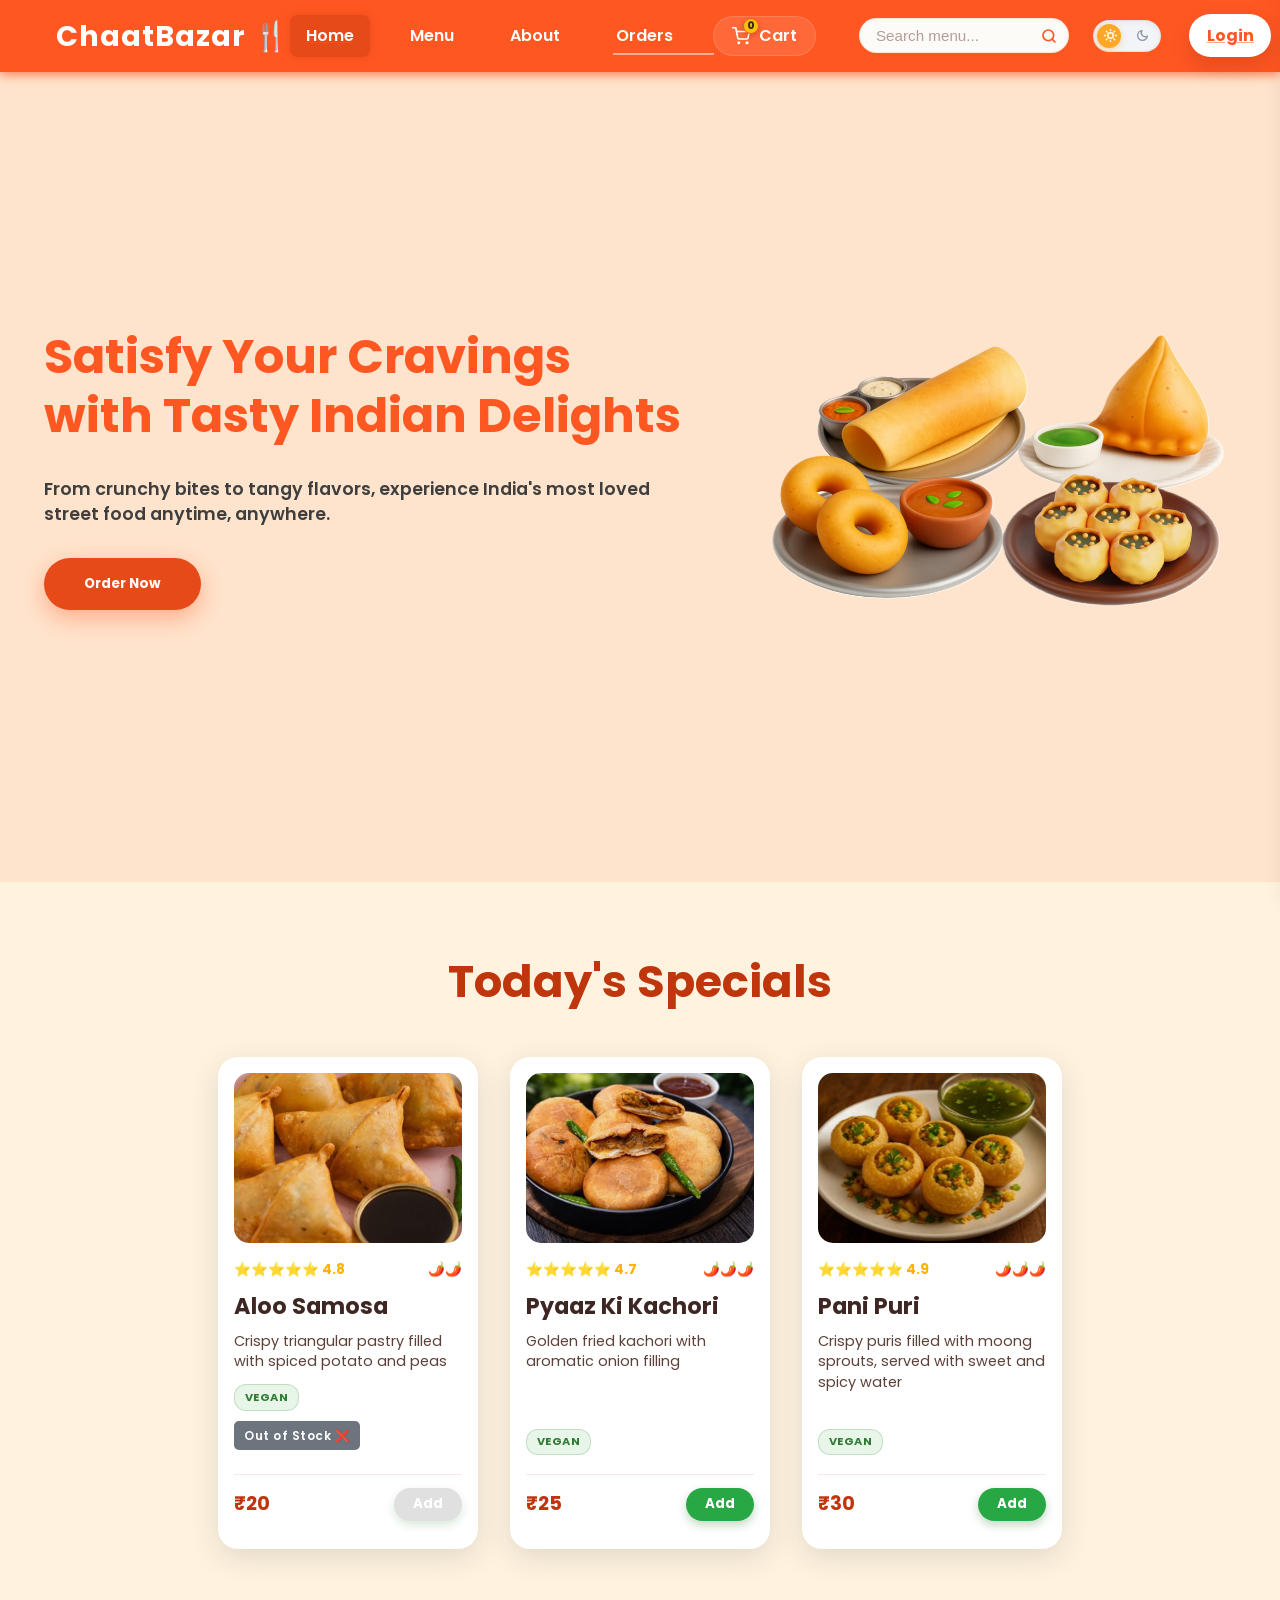
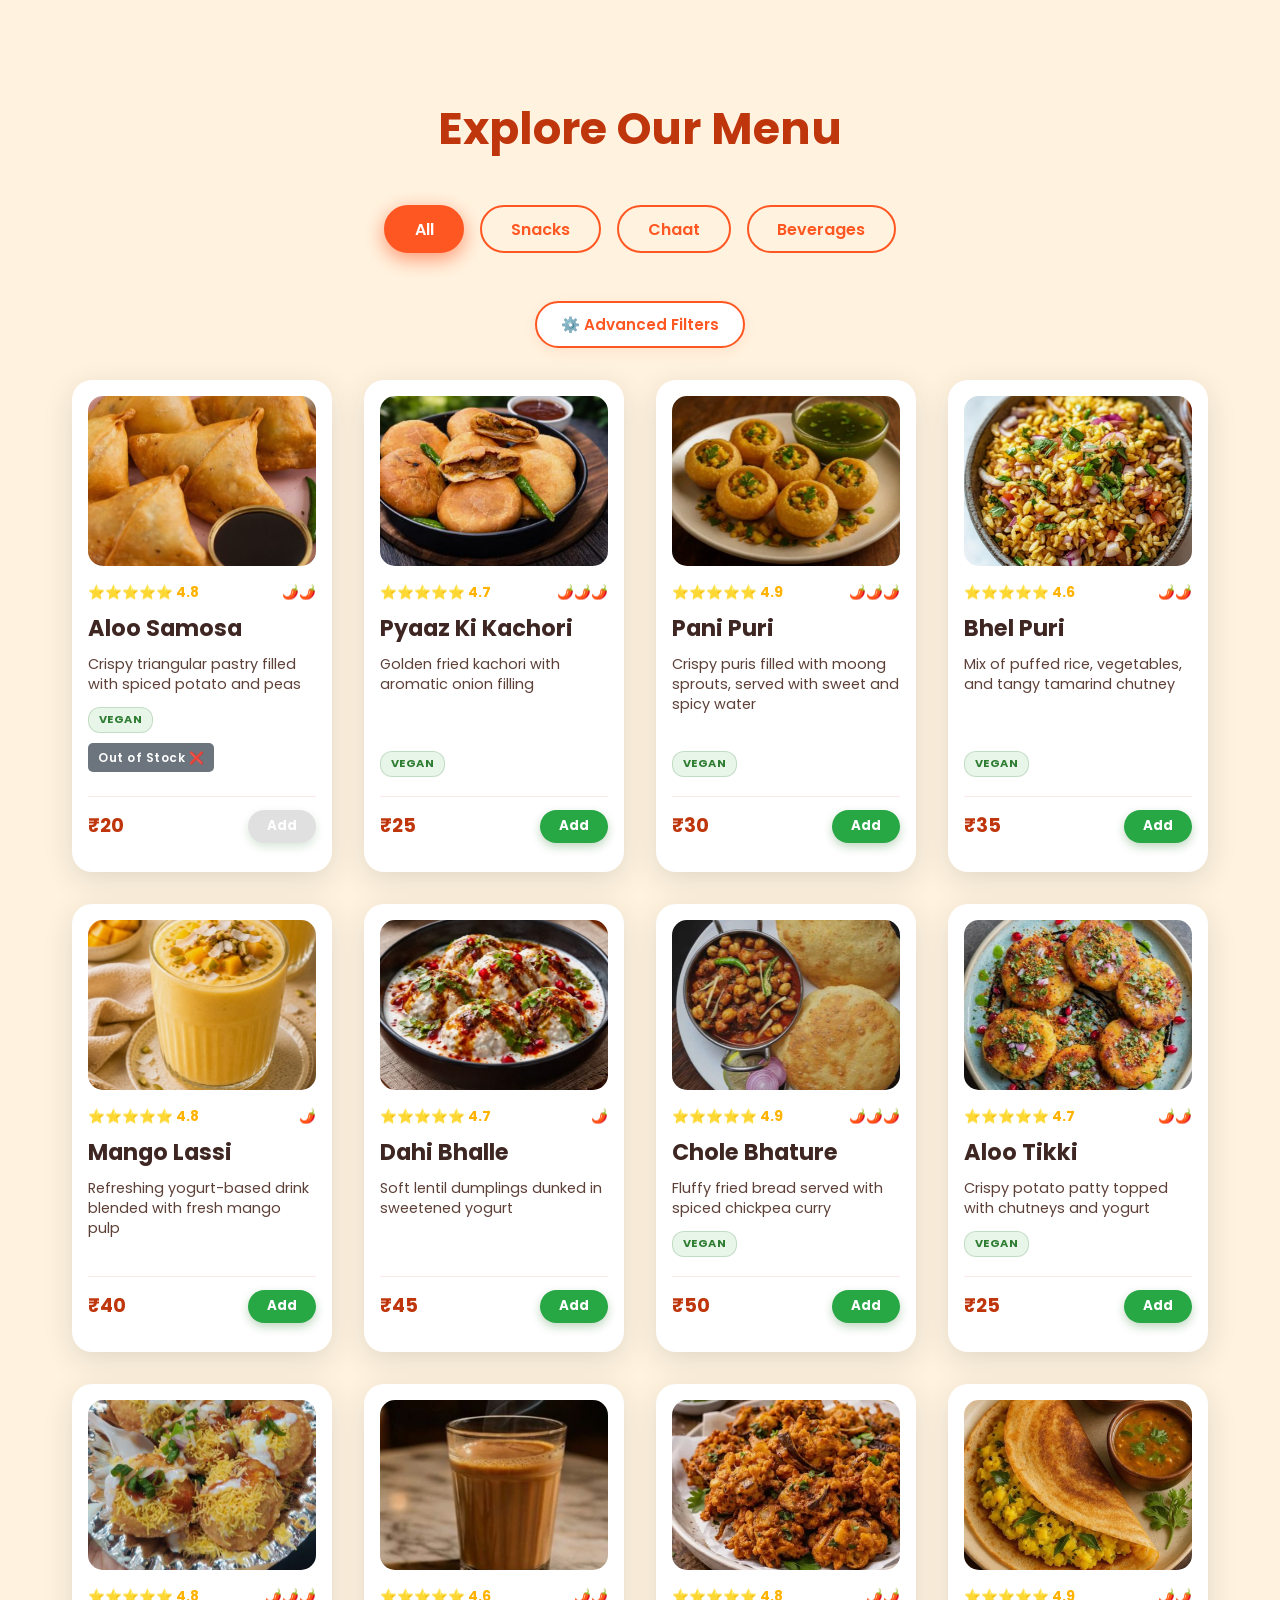
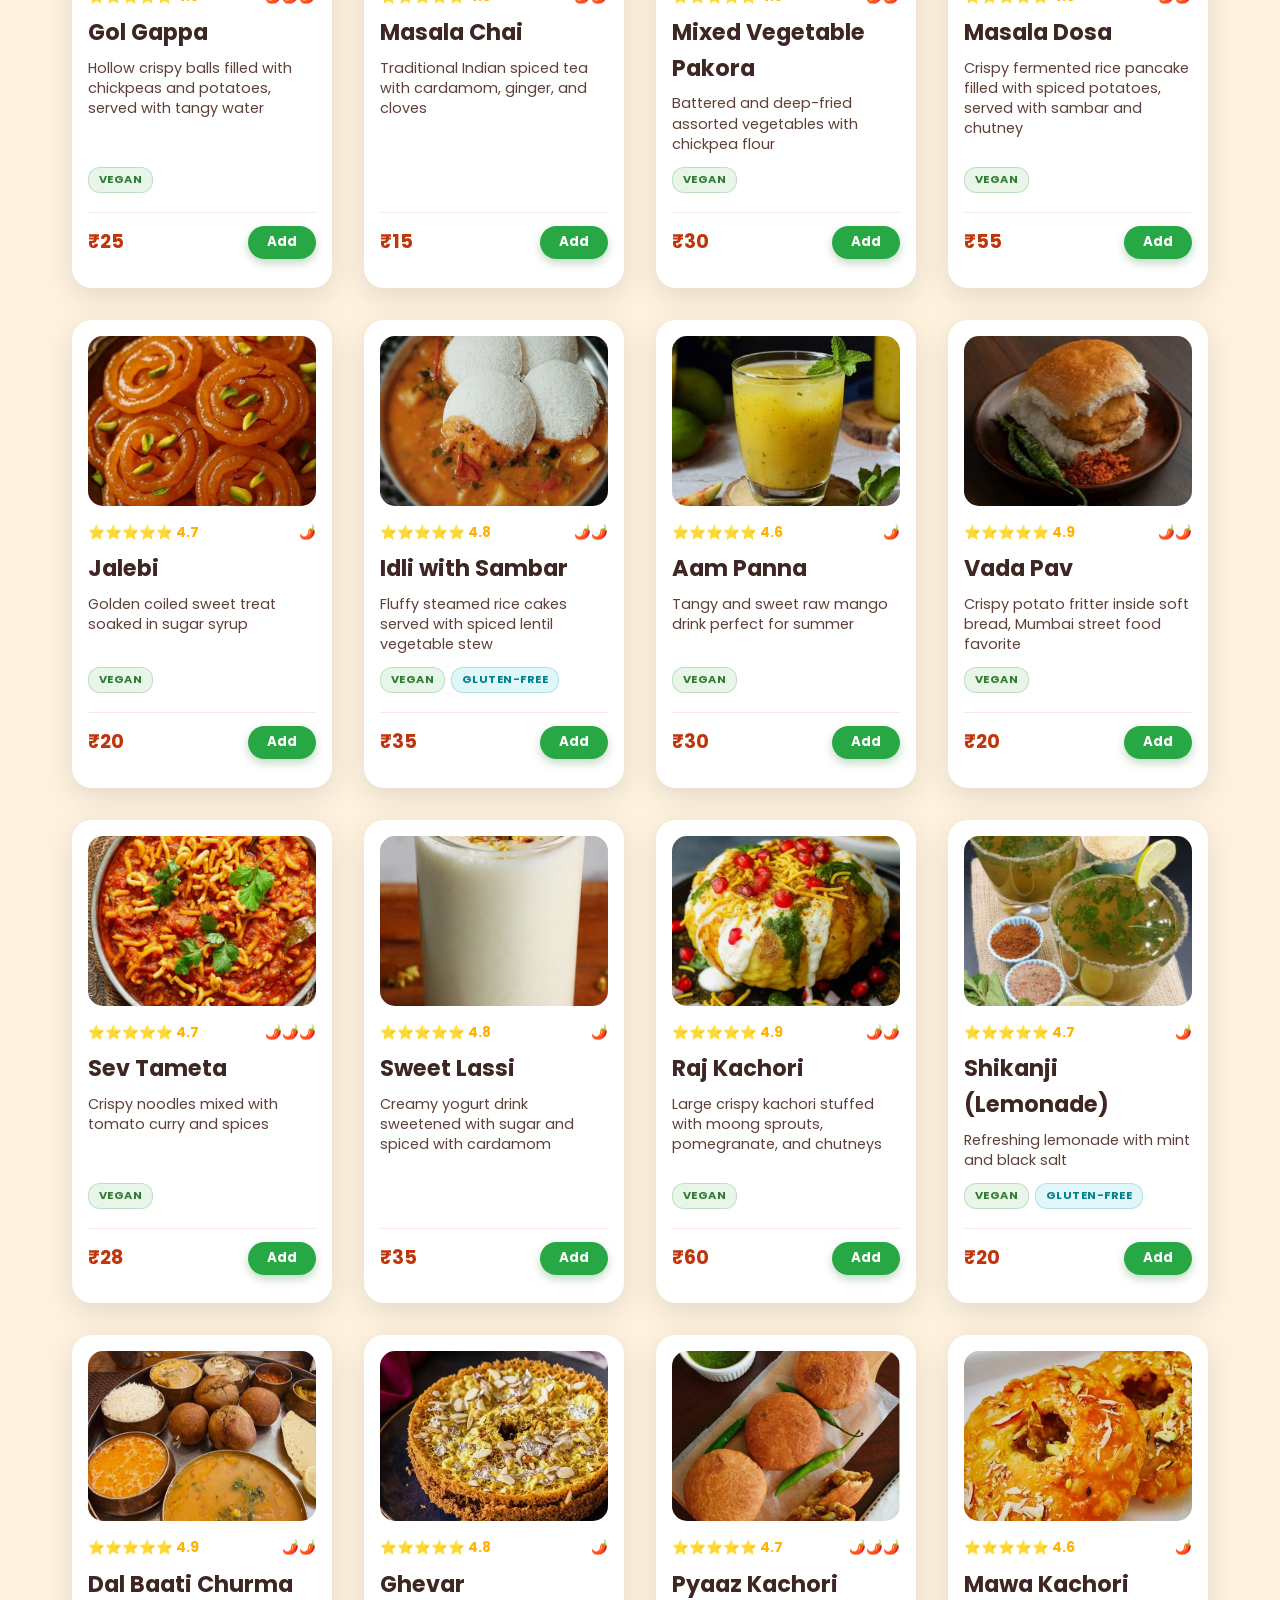
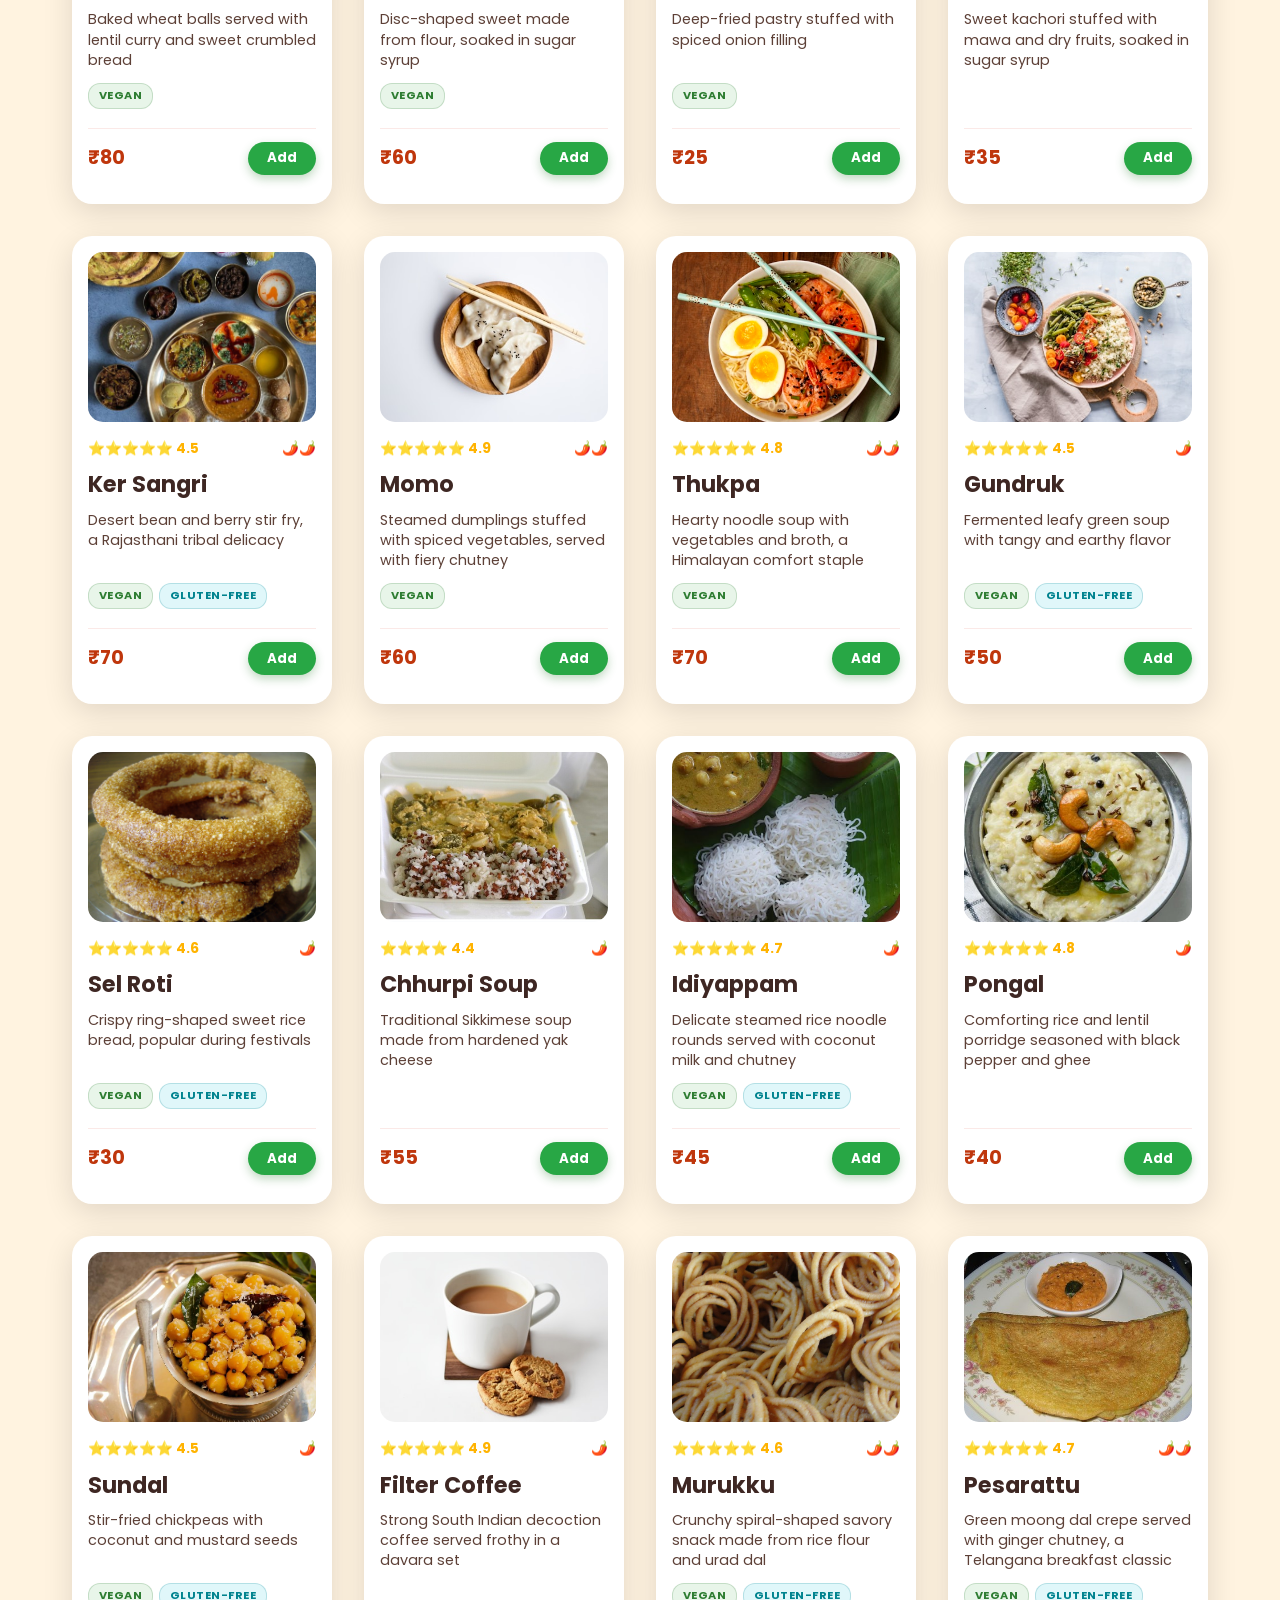
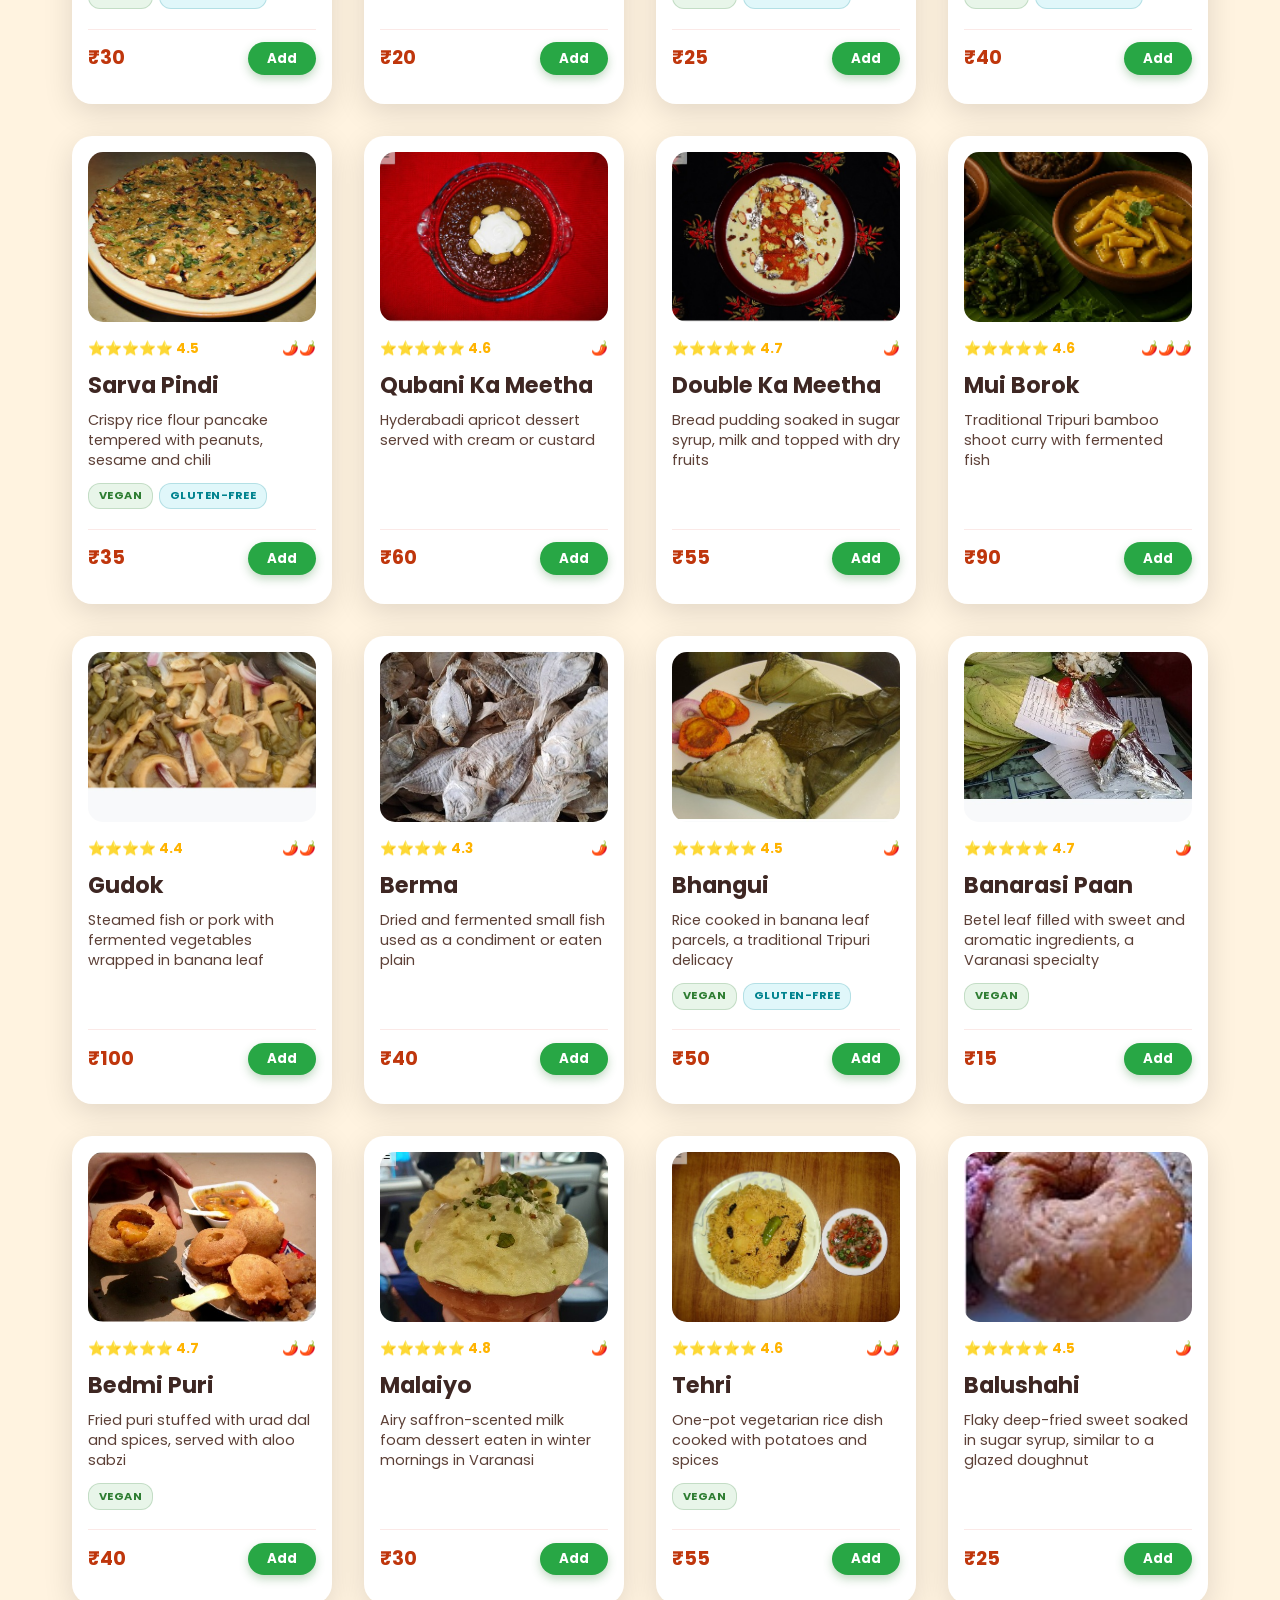
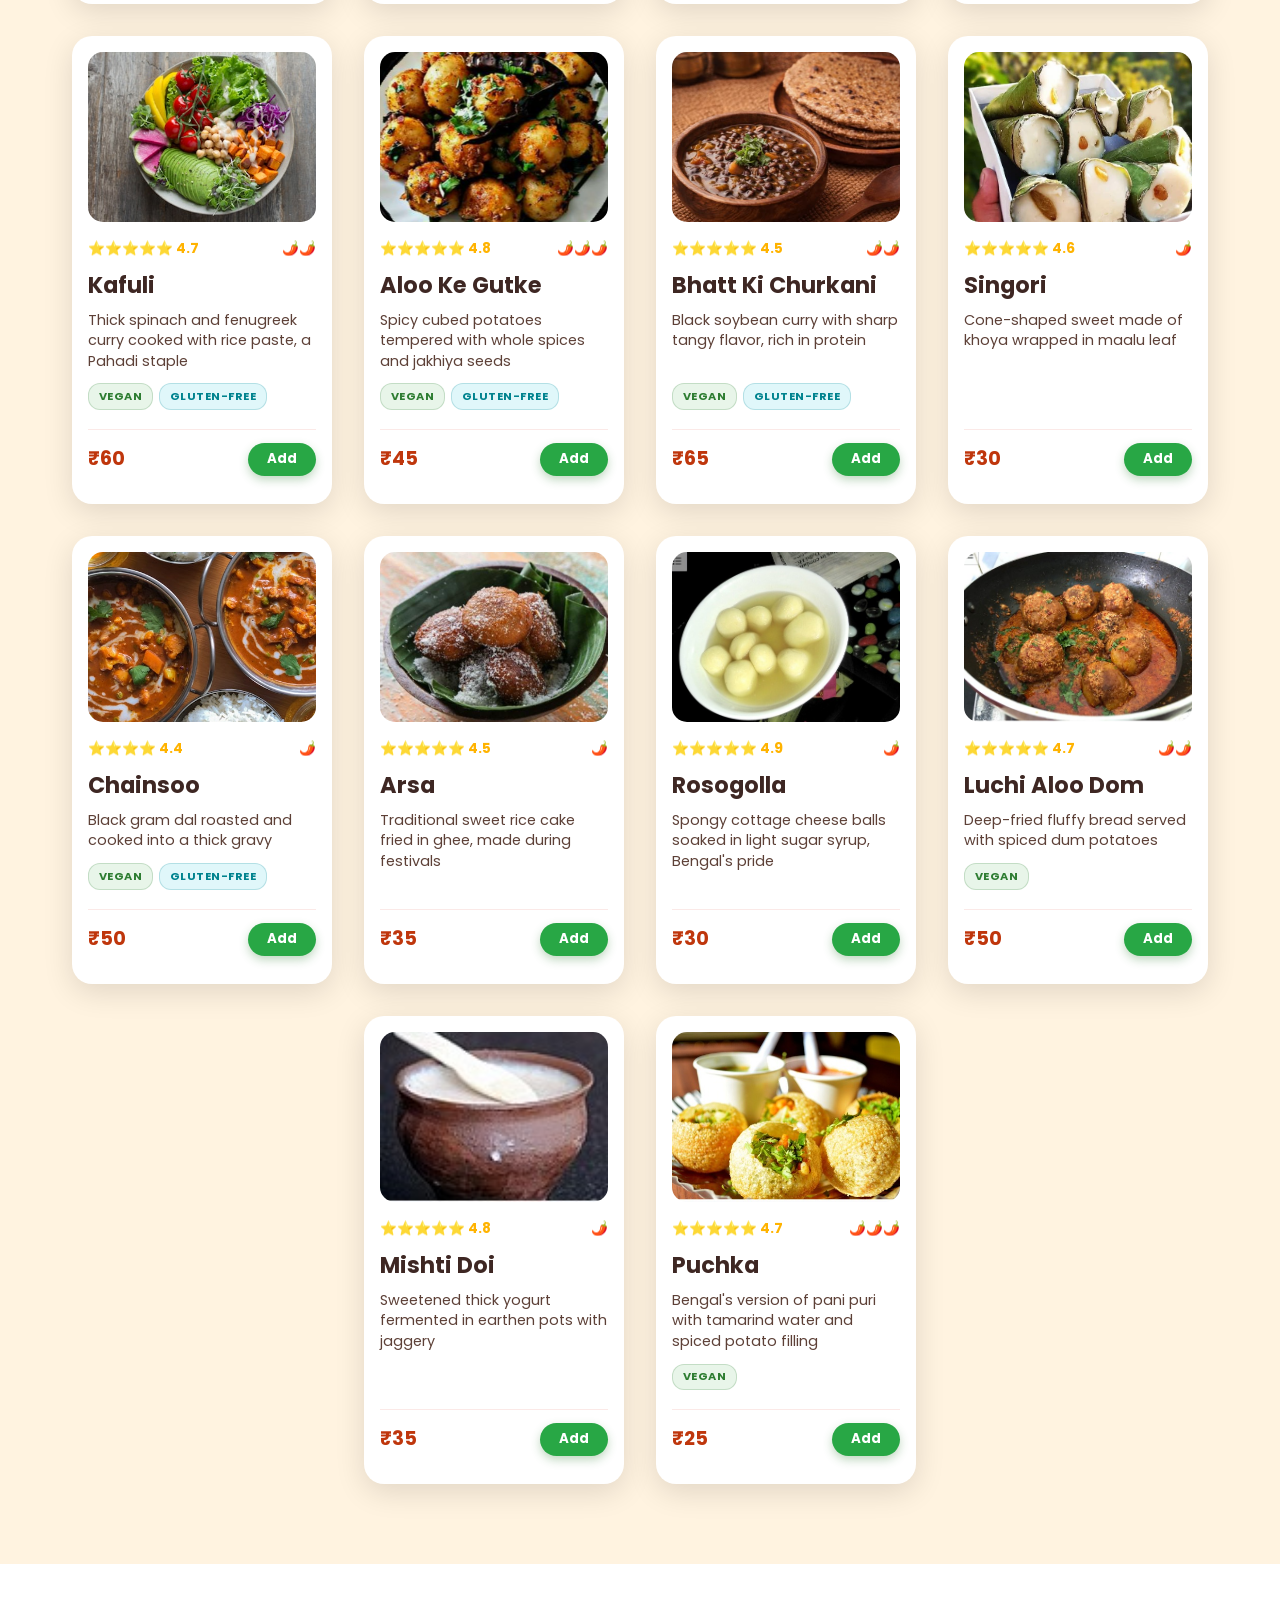
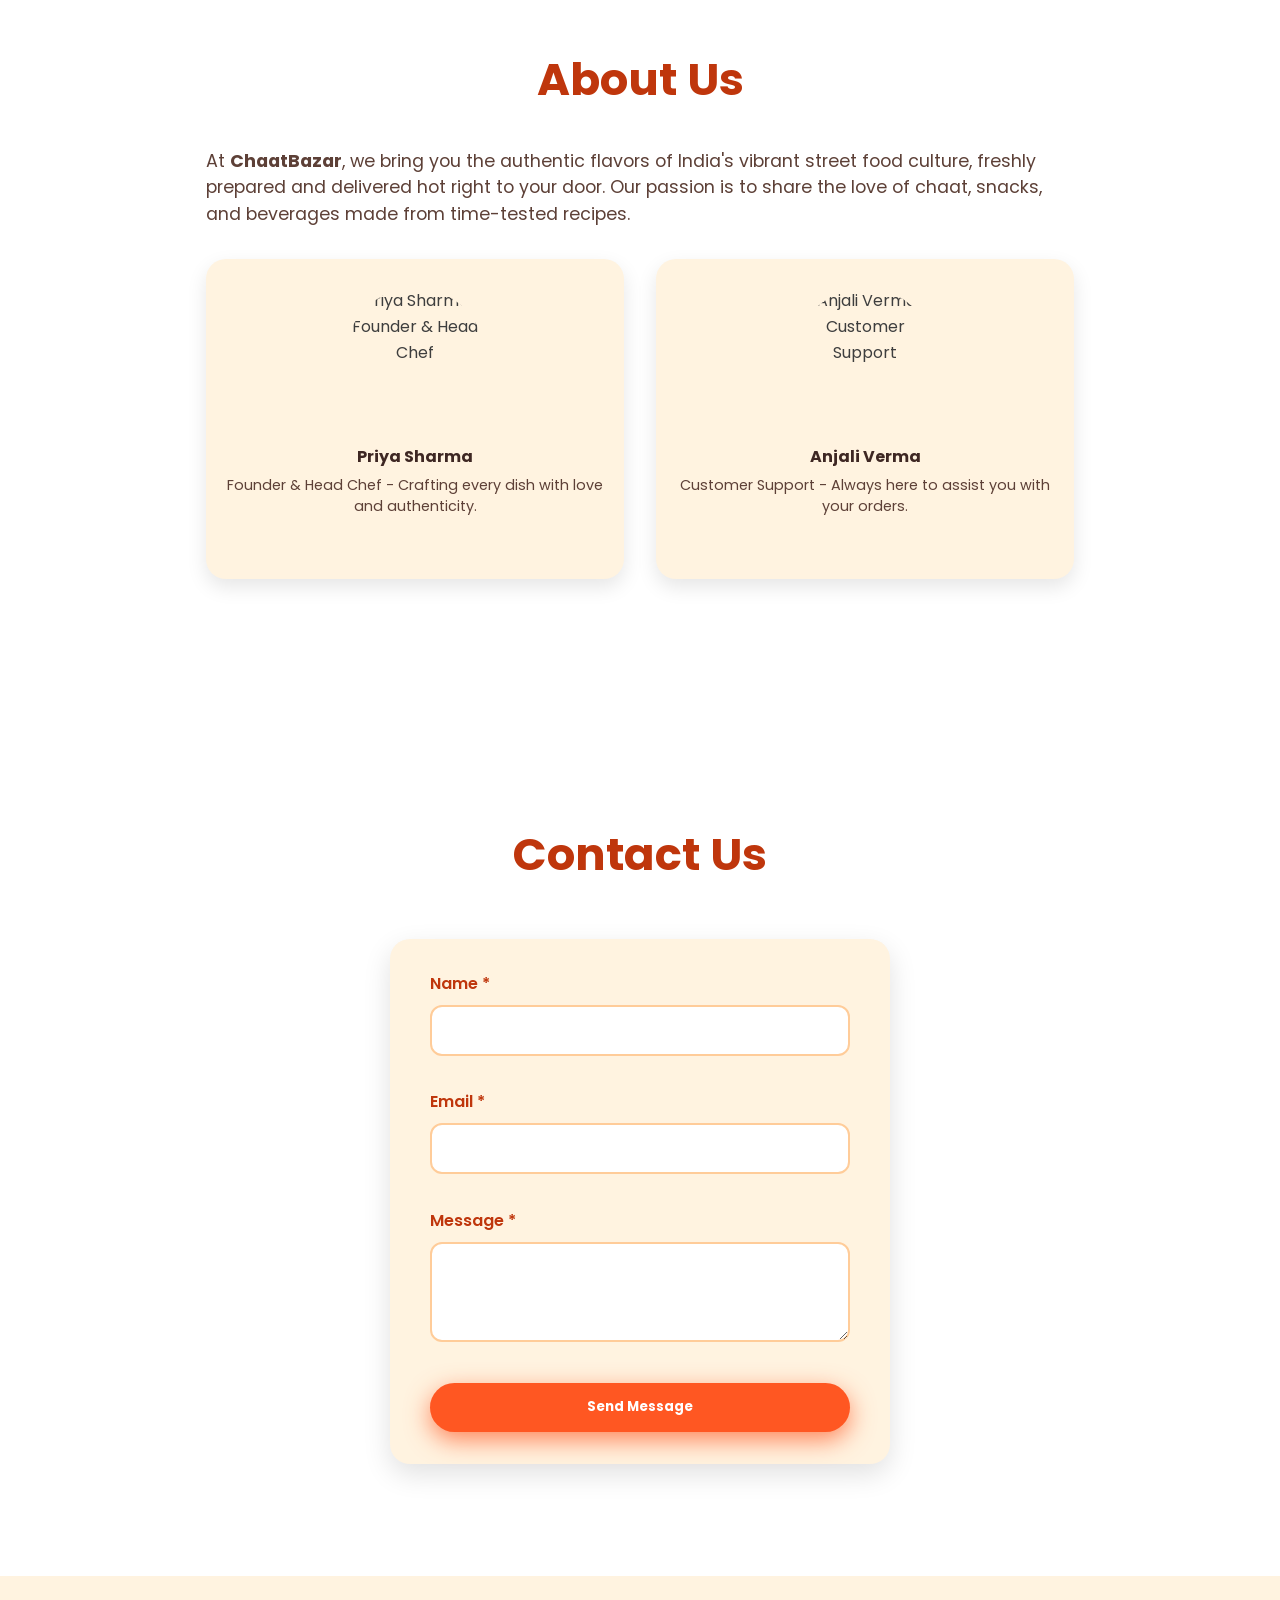
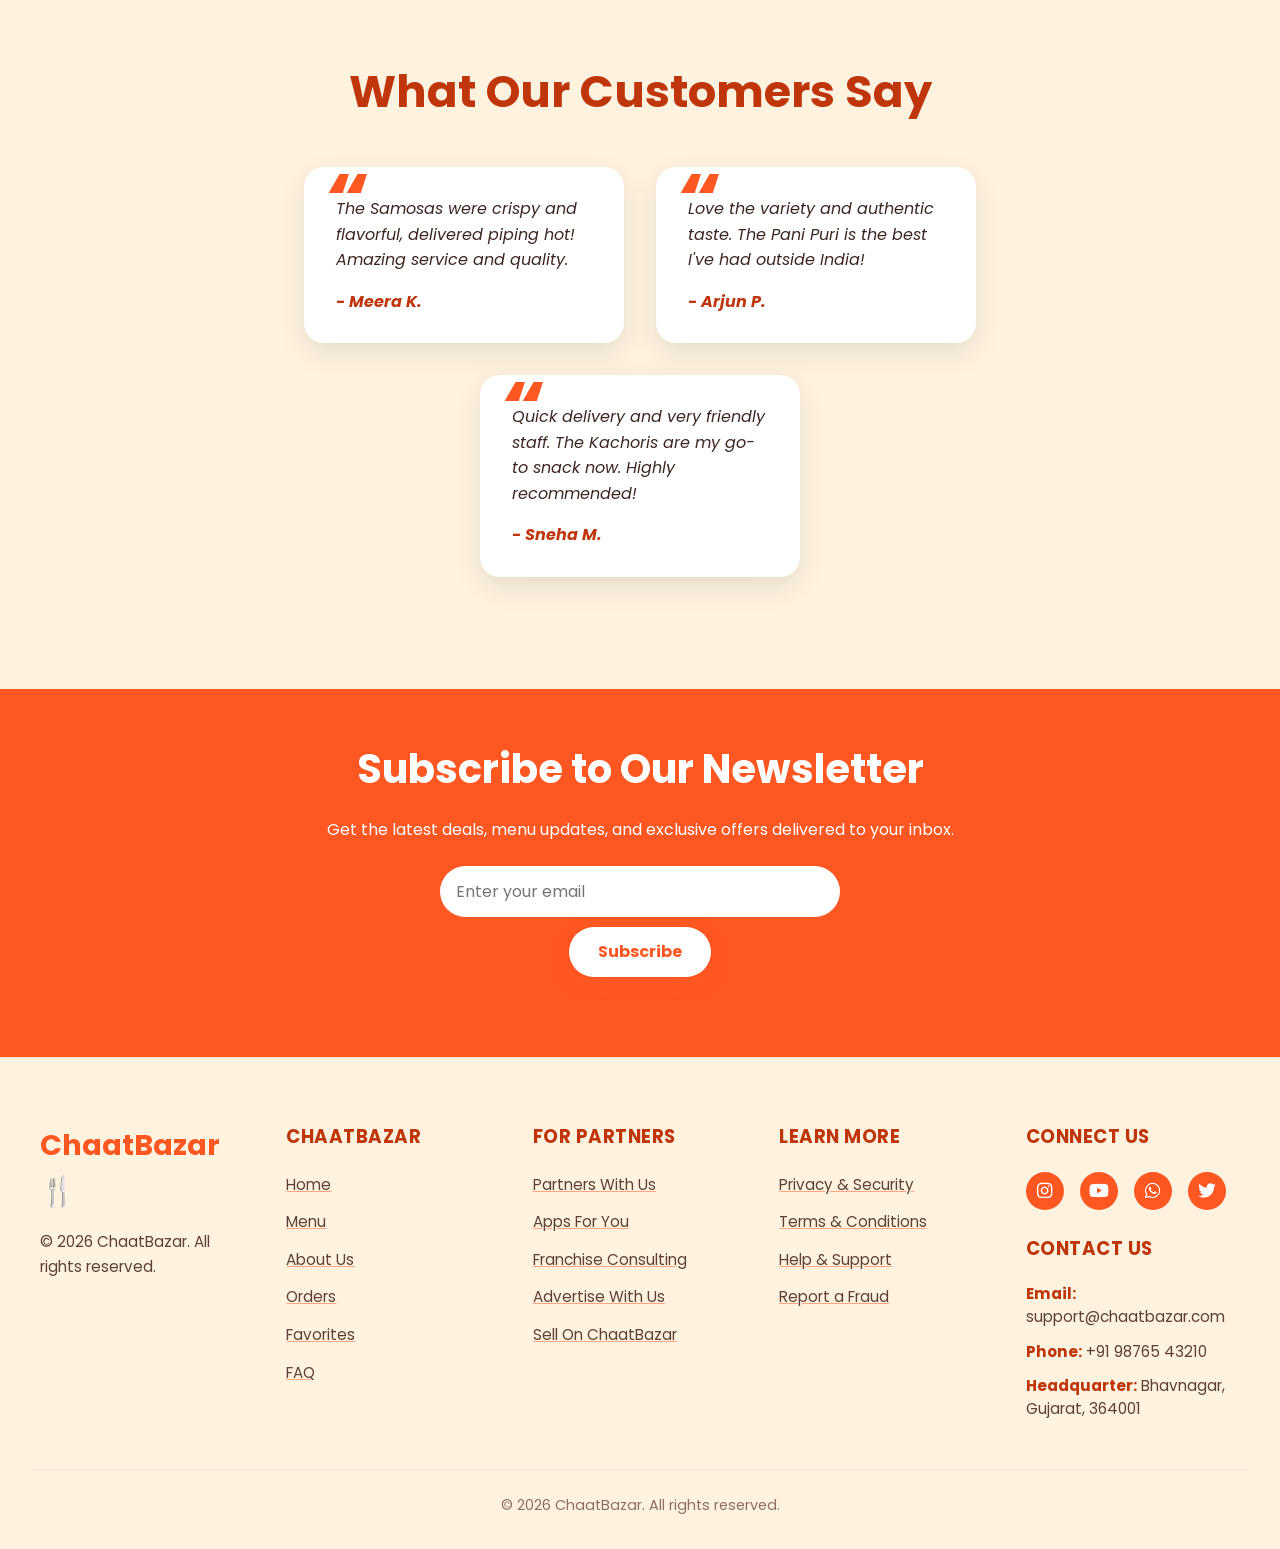
==== index.html @ f9f95aff "Merge branch 'main' into fix-cart-ui-layout" ====
<!DOCTYPE html>
<html lang="en">
<head>
  <meta charset="UTF-8" />
  <meta name="viewport" content="width=device-width, initial-scale=1" />
  <title>ChaatBazar 🍴 | Authentic Indian Street Food Delivered Hot</title>
  <link rel="stylesheet" href="css/auth.css">
  
  <!-- Google Fonts -->
  <link href="https://fonts.googleapis.com/css2?family=Poppins:wght@400;600;700&display=swap" rel="stylesheet" />
  <link rel="stylesheet" href="https://cdnjs.cloudflare.com/ajax/libs/font-awesome/6.5.1/css/all.min.css" />
  <link rel="stylesheet" href="css/style.css">
  <link rel="icon" href="favicon.png" type="image/png" />
</head>
<body>


<!-- Header & Navigation -->
<header>
  <div class="header-inner container" role="banner">
    <a href="#" class="logo" aria-label="ChaatBazar Home">ChaatBazar 🍴</a>
    <nav role="navigation" aria-label="Primary Navigation">
      <a href="#hero" class="nav-link active" tabindex="0">Home</a>
      <div class="dropdown" tabindex="0" aria-haspopup="true" aria-expanded="false">
        <a href="menu.html" class="dropdown-toggle nav-link">Menu</a>
        <div class="dropdown-menu" role="menu" aria-label="Menu Categories">
          <a href="#specials" role="menuitem" tabindex="-1" class="menu-filter" data-filter="Specials">Specials</a>
          <a href="#menu" role="menuitem" tabindex="-1" class="menu-filter" data-filter="Snacks">Snacks</a>
          <a href="#menu" role="menuitem" tabindex="-1" class="menu-filter" data-filter="Chaat">Chaat</a>
          <a href="#menu" role="menuitem" tabindex="-1" class="menu-filter" data-filter="Beverages">Beverages</a>
          <a href="#menu" role="menuitem" tabindex="-1" class="menu-filter" data-filter="All">All</a>
        </div>
      </div>
      <a href="about.html" class="nav-link">About</a>
      <a href="orders.html" class="nav-link">Orders</a>
      <a href="#cart-sidebar" class="nav-link cart-btn-modern" id="cart-open-btn" aria-label="Open Cart">
        <span class="cart-icon-wrapper">
          <svg xmlns="http://www.w3.org/2000/svg" viewBox="0 0 24 24" fill="none" stroke="currentColor" stroke-width="2.2" stroke-linecap="round" stroke-linejoin="round" class="cart-svg-icon"><circle cx="9" cy="21" r="1"></circle><circle cx="20" cy="21" r="1"></circle><path d="M1 1h4l2.68 13.39a2 2 0 0 0 2 1.61h9.72a2 2 0 0 0 2-1.61L23 6H6"></path></svg>
          <span id="cart-count" class="cart-badge">0</span>
        </span>
        <span class="cart-text">Cart</span>
      </a>
      <div class="search-bar" role="search">
        <input type="search" placeholder="Search menu..." aria-label="Search menu" id="search-input" autocomplete="off" />
        <button aria-label="Search" id="search-btn">
          <svg xmlns="http://www.w3.org/2000/svg" viewBox="0 0 24 24" fill="none" stroke="currentColor" stroke-width="2.5" stroke-linecap="round" stroke-linejoin="round" class="search-svg"><circle cx="11" cy="11" r="8"></circle><line x1="21" y1="21" x2="16.65" y2="16.65"></line></svg>
        </button>
        <div class="search-suggestions" id="search-suggestions" style="display: none;"></div>
      </div>
      <button id="theme-toggle" class="theme-toggle" aria-label="Toggle Theme">
        <span class="theme-toggle-track">
          <span class="theme-toggle-icon sun-icon">
            <svg xmlns="http://www.w3.org/2000/svg" viewBox="0 0 24 24" fill="none" stroke="currentColor" stroke-linecap="round" stroke-linejoin="round"><circle cx="12" cy="12" r="5"></circle><line x1="12" y1="1" x2="12" y2="3"></line><line x1="12" y1="21" x2="12" y2="23"></line><line x1="4.22" y1="4.22" x2="5.64" y2="5.64"></line><line x1="18.36" y1="18.36" x2="19.78" y2="19.78"></line><line x1="1" y1="12" x2="3" y2="12"></line><line x1="21" y1="12" x2="23" y2="12"></line><line x1="4.22" y1="19.78" x2="5.64" y2="18.36"></line><line x1="18.36" y1="5.64" x2="19.78" y2="4.22"></line></svg>
          </span>
          <span class="theme-toggle-icon moon-icon">
            <svg xmlns="http://www.w3.org/2000/svg" viewBox="0 0 24 24" fill="none" stroke="currentColor" stroke-linecap="round" stroke-linejoin="round"><path d="M21 12.79A9 9 0 1 1 11.21 3 7 7 0 0 0 21 12.79z"></path></svg>
          </span>
          <span class="theme-toggle-thumb"></span>
        </span>
      </button>

      <!-- Dynamic auth slot: replaced by js/auth.js based on session state -->
      <div id="authNavItem" class="auth-nav-item">
        <a href="login.html" class="login-btn-nav">Login</a>
      </div>
    </nav>
  </div>
</header>

<!-- Hero Section -->
<section id="hero" class="hero" role="region" aria-label="Hero Section">
  <div class="hero-content">
    <h1>Satisfy Your Cravings with Tasty Indian Delights</h1>
    <p>From crunchy bites to tangy flavors, experience India’s most loved street food anytime, anywhere.</p>
    <button class="btn-primary" id="order-now-btn" aria-haspopup="true" aria-controls="menu">Order Now</button>
  </div>
  <div class="hero-image" aria-hidden="true">
    <img src="img/hero_img.png" alt="Colorful Indian street food platter" />
  </div>
</section>

<!-- Specials Section -->
<section id="specials" class="specials" role="region" aria-label="Today's Specials">
  <h2 class="section-title">Today's Specials</h2>
  <div class="cards" id="specials-cards">
    <!-- Special cards will be injected here -->
  </div>
</section>

<!-- Recently Viewed Section -->
<section id="recently-viewed" class="recently-viewed" role="region" aria-label="Recently Viewed Items" style="display: none;">
  <h2 class="section-title">Recently Viewed</h2>
  <div class="cards" id="recently-viewed-cards">
    <!-- Recently viewed cards will be injected here -->
  </div>
</section>

<!-- Menu Section -->
<section id="menu" class="menu" role="region" aria-label="Full Menu">
  <h2 class="section-title">Explore Our Menu</h2>
  <div class="filter-buttons" role="toolbar" aria-label="Filter menu categories">
    <button class="filter-btn active" data-filter="All" aria-pressed="true">All</button>
    <button class="filter-btn" data-filter="Snacks" aria-pressed="false">Snacks</button>
    <button class="filter-btn" data-filter="Chaat" aria-pressed="false">Chaat</button>
    <button class="filter-btn" data-filter="Beverages" aria-pressed="false">Beverages</button>
  </div>

  <div class="filter-toggle-container">
    <button class="btn-filter-toggle" id="filter-toggle-btn" aria-expanded="false" aria-controls="advanced-filters">
      <span>⚙️ Advanced Filters</span>
    </button>
  </div>

  <div class="advanced-filters" id="advanced-filters" style="display: none;">
    <div class="filter-grid">
      <!-- Price Range Slider -->
      <div class="filter-group">
        <label for="price-range-slider">Max Price: <span id="price-slider-val">₹100</span></label>
        <input type="range" id="price-range-slider" min="10" max="100" step="5" value="100" aria-valuemin="10" aria-valuemax="100" aria-valuenow="100" />
      </div>

      <!-- Spice Level Selector -->
      <div class="filter-group">
        <label for="spice-level-select">Spice Level</label>
        <select id="spice-level-select">
          <option value="All">All Spice Levels</option>
          <option value="Low">🌶️ Low</option>
          <option value="Medium">🌶️🌶️ Medium</option>
          <option value="High">🌶️🌶️🌶️ High</option>
        </select>
      </div>

      <!-- Rating Selector -->
      <div class="filter-group">
        <label for="rating-select">Minimum Rating</label>
        <select id="rating-select">
          <option value="All">All Ratings</option>
          <option value="4.6">⭐ 4.6+ Stars</option>
          <option value="4.8">⭐⭐ 4.8+ Stars</option>
          <option value="4.9">⭐⭐⭐ 4.9+ Stars</option>
        </select>
      </div>

      <!-- Dietary Preferences -->
      <div class="filter-group dietary-group">
        <label>Dietary Preferences</label>
        <div class="checkbox-container">
          <label class="custom-checkbox">
            <input type="checkbox" id="dietary-vegan" />
            <span class="checkbox-label">🌱 Vegan</span>
          </label>
          <label class="custom-checkbox">
            <input type="checkbox" id="dietary-gf" />
            <span class="checkbox-label">🌾 Gluten-Free</span>
          </label>
        </div>
      </div>
    </div>
    
    <!-- Reset Filters Button -->
    <div class="filter-actions">
      <button class="btn-reset-filters" id="reset-filters-btn">Reset All Filters</button>
    </div>
  </div>
  <div class="cards" id="menu-cards" aria-live="polite" aria-relevant="additions removals">
    <!-- Menu cards injected here -->
  </div>
</section>

<!-- About Section -->
<!-- About Section -->
<section id="about" class="about" role="region" aria-label="About ChaatBazar">
  <div class="container">
    <h2>About Us</h2>
    <p>At <strong>ChaatBazar</strong>, we bring you the authentic flavors of India's vibrant street food culture, freshly prepared and delivered hot right to your door. Our passion is to share the love of chaat, snacks, and beverages made from time-tested recipes.</p>

    <div class="team" aria-label="Meet our team">

      <article class="team-member" tabindex="0">
        <div class="team-member-inner">

          <div class="team-member-front">
            <img src="https://randomuser.me/api/portraits/women/68.jpg" alt="Priya Sharma - Founder & Head Chef" />
            <h4>Priya Sharma</h4>
            <p>Founder & Head Chef - Crafting every dish with love and authenticity.</p>
          </div>

          <div class="team-member-back">
            <h4>About Priya</h4>
            <p>10+ years of culinary expertise specializing in authentic Indian street food and handcrafted signature recipes.</p>
          </div>

        </div>
      </article>

      <article class="team-member" tabindex="0">
        <div class="team-member-inner">

          <div class="team-member-front">
            <img src="https://randomuser.me/api/portraits/women/45.jpg" alt="Anjali Verma - Customer Support" />
            <h4>Anjali Verma</h4>
            <p>Customer Support - Always here to assist you with your orders.</p>
          </div>

          <div class="team-member-back">
            <h4>About Anjali</h4>
            <p>Ensures smooth customer experience, quick assistance, and seamless order support from start to finish.</p>
          </div>

        </div>
      </article>

    </div>
  </div>
</section>

<!-- Contact Section -->
<section class="contact" role="region" aria-label="Contact Us">
  <div class="container">
    <h2>Contact Us</h2>
    <form class="contact-form" id="contact-form" novalidate aria-label="Contact Form">
      <label for="name">Name <span class="required">*</span></label>
      <input type="text" id="name" name="name" required aria-required="true" minlength="2" />
      <div class="error-msg" id="error-name" aria-live="assertive"></div>

      <label for="email">Email <span class="required">*</span></label>
      <input type="email" id="email" name="email" required aria-required="true" />
      <div class="error-msg" id="error-email" aria-live="assertive"></div>

      <label for="message">Message <span class="required">*</span></label>
      <textarea id="message" name="message" required aria-required="true" minlength="10"></textarea>
      <div class="error-msg" id="error-message" aria-live="assertive"></div>

      <div class="form-success-msg" id="form-success" role="alert" aria-live="polite" style="display:none;">
        Your message has been sent. We'll get back to you soon.
      </div>
      <button type="submit" class="btn-submit">Send Message</button>
    </form>
  </div>
</section>

<!-- Testimonials -->
<section class="testimonials" role="region" aria-label="Customer Testimonials">
  <h2 class="section-title">What Our Customers Say</h2>
  <div class="testimonial-cards">
    <blockquote class="testimonial" tabindex="0">
      <p>The Samosas were crispy and flavorful, delivered piping hot! Amazing service and quality.</p>
      <cite class="author">- Meera K.</cite>
    </blockquote>
    <blockquote class="testimonial" tabindex="0">
      <p>Love the variety and authentic taste. The Pani Puri is the best I've had outside India!</p>
      <cite class="author">- Arjun P.</cite>
    </blockquote>
    <blockquote class="testimonial" tabindex="0">
      <p>Quick delivery and very friendly staff. The Kachoris are my go-to snack now. Highly recommended!</p>
      <cite class="author">- Sneha M.</cite>
    </blockquote>
  </div>
</section>

<!-- Newsletter Signup -->
<section class="newsletter" role="region" aria-label="Newsletter Signup">
  <h2>Subscribe to Our Newsletter</h2>
  <p>Get the latest deals, menu updates, and exclusive offers delivered to your inbox.</p>
  <form class="newsletter-form" id="newsletter-form" aria-label="Newsletter subscription form">
    <input type="email" id="newsletter-email" name="newsletter-email" placeholder="Enter your email" required aria-required="true" />
    <button type="submit" aria-label="Subscribe to newsletter">Subscribe</button>
  </form>
</section>

<!-- Cart Sidebar -->
<aside id="cart-sidebar" role="region" aria-label="Shopping Cart" aria-hidden="true">
  <div id="cart-header">
    Your Cart
    <button id="cart-close" aria-label="Close Cart">&times;</button>
  </div>
  <div id="cart-items" tabindex="0" aria-live="polite" aria-relevant="additions removals">
    <!-- Cart items injected here -->
  </div>
  <div id="cart-footer">
    <span id="cart-total">Total: ₹0</span>
    <button id="checkout-btn" disabled>Checkout</button>
  </div>
</aside>

<!-- Footer -->
<footer>
  <div class="footer-container">
    <div class="footer-column brand-col">
      <div class="footer-brand">ChaatBazar 🍴</div>
      <p class="footer-desc">Your ultimate destination for authentic and mouth-watering Indian street food - from crispy golgappas to hot samosas. Hassle-free delivery right to your doorstep.</p>
    </div>
    
    <div class="footer-column">
      <h3>ChaatBazar</h3>
      <ul class="footer-links">
        <li><a href="index.html">Home</a></li>
        <li><a href="menu.html">Menu</a></li>
        <li><a href="about.html">About Us</a></li>
        <li><a href="orders.html">Orders</a></li>
        <li><a href="favorites.html">Favorites</a></li>
        <li><a href="faq.html">FAQ</a></li>
      </ul>
    </div>
    
    <div class="footer-column">
      <h3>For Partners</h3>
      <ul class="footer-links">
        <li><a href="#">Partners With Us</a></li>
        <li><a href="#">Apps For You</a></li>
        <li><a href="#">Franchise Consulting</a></li>
        <li><a href="#">Advertise With Us</a></li>
        <li><a href="#">Sell On ChaatBazar</a></li>
      </ul>
    </div>
    
    <div class="footer-column">
      <h3>Learn More</h3>
      <ul class="footer-links">
        <li><a href="#">Privacy & Security</a></li>
        <li><a href="#">Terms & Conditions</a></li>
        <li><a href="#">Help & Support</a></li>
        <li><a href="#">Report a Fraud</a></li>
      </ul>
    </div>
    
    <div class="footer-column">
      <div class="footer-social-wrapper">
        <h3>Connect Us</h3>
        <div class="footer-social-icons">
          <a href="https://instagram.com" target="_blank" rel="noopener noreferrer" aria-label="Instagram"><i class="fa-brands fa-instagram"></i></a>
          <a href="https://youtube.com" target="_blank" rel="noopener noreferrer" aria-label="YouTube"><i class="fa-brands fa-youtube"></i></a>
          <a href="https://whatsapp.com" target="_blank" rel="noopener noreferrer" aria-label="WhatsApp"><i class="fa-brands fa-whatsapp"></i></a>
          <a href="https://twitter.com" target="_blank" rel="noopener noreferrer" aria-label="Twitter"><i class="fa-brands fa-twitter"></i></a>
        </div>
      </div>
      <h3>Contact Us</h3>
      <ul class="footer-contact-info">
        <li><strong>Email:</strong> support@chaatbazar.com</li>
        <li><strong>Phone:</strong> +91 98765 43210</li>
        <li><strong>Headquarter:</strong> Bhavnagar, Gujarat, 364001</li>
      </ul>
    </div>
  </div>
  <div class="footer-bottom">
    <p>&copy; 2026 ChaatBazar. All rights reserved.</p>
  </div>
</footer>

<div id="toast-notification" class="toast-notification"></div>
<script src="js/cart-manager.js"></script>
<script src="js/recently-viewed.js"></script>
<script src="js/delivery-tracker.js"></script>
<script src="js/geolocation.js"></script>
<script src="js/sanitization.js"></script>
<script src="js/loyalty.js"></script>
<script src="js/translations.js"></script>
<script src="js/i18n.js"></script>
<script src="js/main.js"></script>
<script src="js/auth.js"></script>
</body>
</html>
---- css/auth.css ----
/* css/auth.css - ChaatBazar Authentication Styles */

/* Auth Pages Layout */
.auth-main {
    min-height: 80vh;
    display: flex;
    align-items: center;
    justify-content: center;
    padding: 4rem 1.5rem;
    background: linear-gradient(135deg, #fff8f0 0%, #ffe6cc 100%);
    position: relative;
    overflow-x: hidden;
}

.auth-wrapper {
    width: 100%;
    max-width: 500px;
    margin: 0 auto;
    position: relative;
    z-index: 2;
}

/* Floating Food Animation Background */
.food-animation-bg {
    position: absolute;
    top: 0;
    left: 0;
    width: 100%;
    height: 100%;
    pointer-events: none;
    overflow: hidden;
    z-index: 0;
}

.floating-food {
    position: absolute;
    font-size: 2.5rem;
    opacity: 0.2;
    animation: floatAround 20s infinite linear;
    user-select: none;
}

.samosa { top: 15%; left: 5%; animation-duration: 22s; }
.pani-puri { bottom: 20%; right: 8%; animation-duration: 18s; animation-delay: -2s; }
.chaat { top: 40%; right: 15%; animation-duration: 25s; animation-delay: -5s; }
.chai { bottom: 10%; left: 12%; animation-duration: 20s; }
.lassi { top: 70%; left: 20%; animation-duration: 28s; animation-delay: -3s; }

@keyframes floatAround {
    0% { transform: translateY(0px) rotate(0deg); }
    50% { transform: translateY(-30px) rotate(10deg); }
    100% { transform: translateY(0px) rotate(0deg); }
}

/* Auth Card */
.auth-card {
    background: white;
    border-radius: 32px;
    box-shadow: 0 25px 45px -12px rgba(0,0,0,0.2);
    padding: 2rem 2rem 2.5rem;
    transition: transform 0.3s ease;
    border: 1px solid rgba(255, 107, 53, 0.2);
}

.auth-card:hover {
    transform: translateY(-5px);
}

.auth-header {
    text-align: center;
    margin-bottom: 2rem;
}

.auth-header h2 {
    font-size: 2rem;
    color: #2d2a26;
    font-weight: 700;
    margin-bottom: 0.5rem;
}

.auth-header p {
    color: #6c757d;
    font-size: 0.95rem;
}

.auth-link {
    color: #ff6b35;
    font-weight: 600;
    text-decoration: none;
    transition: 0.2s;
}

.auth-link:hover {
    text-decoration: underline;
    color: #e55a2a;
}

.auth-switch-text {
    margin-top: 1.25rem;
    text-align: center;
    color: #4b5563;
    font-size: 0.95rem;
}

.form-message {
    min-height: 1.2rem;
    margin: 0.5rem 0 1rem;
    font-size: 0.85rem;
    font-weight: 500;
}

.form-message.error {
    color: #b91c1c;
}

.form-message.success {
    color: #15803d;
}

/* Form Elements */
.input-group {
    margin-bottom: 1.5rem;
}

.input-group label {
    display: block;
    margin-bottom: 0.5rem;
    font-weight: 500;
    color: #333;
    font-size: 0.9rem;
}

.input-group label i {
    color: #ff6b35;
    margin-right: 8px;
}

.input-group input,
.input-group select {
    width: 100%;
    padding: 12px 16px;
    font-size: 1rem;
    border: 1px solid #e2e8f0;
    border-radius: 16px;
    transition: all 0.2s;
    background: #fefcf8;
    font-family: 'Poppins', sans-serif;
}

.input-group input:focus {
    outline: none;
    border-color: #ff6b35;
    box-shadow: 0 0 0 3px rgba(255, 107, 53, 0.2);
}

.error-message {
    color: #dc2626;
    font-size: 0.75rem;
    margin-top: 5px;
    display: none;
}

.error-message.active {
    display: block;
}

.forgot-password {
    text-align: right;
    margin: -0.5rem 0 1.5rem;
}

.forgot-password a {
    color: #ff6b35;
    font-size: 0.85rem;
    text-decoration: none;
}

.auth-btn {
    width: 100%;
    padding: 14px;
    background: #ff6b35;
    border: none;
    border-radius: 40px;
    color: white;
    font-weight: 600;
    font-size: 1rem;
    cursor: pointer;
    transition: 0.2s;
    display: flex;
    align-items: center;
    justify-content: center;
    gap: 8px;
}

.auth-btn:hover {
    background: #e55a2a;
    transform: scale(0.98);
}

.social-login {
    margin-top: 2rem;
    text-align: center;
}

.social-login p {
    color: #adb5bd;
    position: relative;
    margin-bottom: 1rem;
}

.social-icons {
    display: flex;
    justify-content: center;
    gap: 1.5rem;
}

.social-icon {
    background: #f1f3f5;
    width: 44px;
    height: 44px;
    display: inline-flex;
    align-items: center;
    justify-content: center;
    border-radius: 50%;
    color: #4a4a4a;
    font-size: 1.2rem;
    transition: 0.2s;
}

.social-icon:hover {
    background: #ff6b35;
    color: white;
    transform: translateY(-3px);
}

.auth-footer-note {
    text-align: center;
    margin-top: 2rem;
    font-size: 0.85rem;
    color: #ff6b35;
    background: #fff2e9;
    padding: 0.8rem;
    border-radius: 40px;
}

/* Register specific row */
.name-row {
    display: flex;
    gap: 1rem;
}

.name-row .input-group {
    flex: 1;
}

/* Responsive */
@media (max-width: 550px) {
    .auth-card {
        padding: 1.5rem;
    }
    .name-row {
        flex-direction: column;
        gap: 0;
    }
    .floating-food {
        font-size: 1.8rem;
        opacity: 0.15;
    }

    .auth-switch-text {
        font-size: 0.9rem;
    }
}

/* Profile and Dashboard Pages */
.profile-page-card,
.dashboard-card {
    background: white;
    border-radius: 32px;
    box-shadow: 0 25px 45px -12px rgba(0, 0, 0, 0.2);
    padding: 2rem;
    border: 1px solid rgba(255, 107, 53, 0.18);
}

.profile-page-header,
.dashboard-page-header {
    text-align: center;
    margin-bottom: 1.5rem;
}

.profile-avatar-hero {
    width: 82px;
    height: 82px;
    border-radius: 50%;
    display: grid;
    place-items: center;
    margin: 0 auto 1rem;
    background: linear-gradient(135deg, #ff6b35, #ff9f68);
    color: white;
    font-size: 2rem;
    font-weight: 700;
    box-shadow: 0 18px 30px rgba(255, 107, 53, 0.26);
}

.profile-page-header h2,
.dashboard-page-header h2 {
    font-size: 2rem;
    color: #2d2a26;
    margin-bottom: 0.35rem;
}

.profile-page-header p,
.dashboard-page-header p {
    color: #6c757d;
}

.profile-info-list {
    display: grid;
    gap: 0.9rem;
    margin-top: 1.5rem;
}

.profile-info-row {
    display: flex;
    align-items: center;
    justify-content: space-between;
    gap: 1rem;
    padding: 1rem 1.1rem;
    border-radius: 18px;
    background: #fff7f1;
    border: 1px solid rgba(255, 107, 53, 0.1);
}

.profile-info-label {
    color: #7c2d12;
    font-weight: 700;
}

.profile-info-value {
    color: #2d2a26;
    font-weight: 600;
    text-align: right;
    word-break: break-word;
}

.dashboard-eyebrow {
    display: inline-flex;
    align-items: center;
    justify-content: center;
    padding: 0.35rem 0.8rem;
    border-radius: 999px;
    background: #fff2e9;
    color: #ff6b35;
    font-size: 0.8rem;
    font-weight: 700;
    margin-bottom: 0.8rem;
}

.dashboard-message {
    margin-top: 1rem;
    padding: 1rem 1.1rem;
    border-radius: 18px;
    background: #fff7f1;
    color: #4b5563;
    line-height: 1.7;
}

.dashboard-message strong {
    color: #ff6b35;
}

.profile-actions {
    display: flex;
    flex-wrap: wrap;
    gap: 0.75rem;
    justify-content: center;
    margin-top: 1.75rem;
}

.profile-action-link {
    display: inline-flex;
    align-items: center;
    justify-content: center;
    min-height: 44px;
    padding: 0.7rem 1.1rem;
    border-radius: 999px;
    background: #ff6b35;
    color: #ffffff;
    font-weight: 700;
    transition: transform 0.2s ease, background-color 0.2s ease;
}

.profile-action-link:hover,
.profile-action-link:focus-visible {
    transform: translateY(-1px);
    background: #e55a2a;
}

.profile-action-link.secondary {
    background: #fff7f1;
    color: #ff6b35;
    border: 1px solid rgba(255, 107, 53, 0.16);
}

.profile-action-link.secondary:hover,
.profile-action-link.secondary:focus-visible {
    background: #fff2e9;
}

@media (max-width: 550px) {
    .profile-page-card,
    .dashboard-card {
        padding: 1.5rem;
    }

    .profile-info-row {
        flex-direction: column;
        align-items: flex-start;
    }

    .profile-info-value {
        text-align: left;
    }
}
---- css/style.css ----
@font-face {
  font-family: 'Poppins';
  src: url('../fonts/Poppins-Light.ttf') format('truetype');
  font-weight: 300;
}
@font-face {
  font-family: 'Poppins';
  src: url('../fonts/Poppins-Bold.ttf') format('truetype');
  font-weight: 700;
}
@font-face {
  font-family: 'Poppins';
  src: url('../fonts/Poppins-Regular.ttf') format('truetype');
  font-weight: 500;
}
    * {
      margin: 0; padding: 0; box-sizing: border-box;
    }
    html {
      scroll-behavior: smooth;
    }
    body {
      font-family: 'Poppins', sans-serif;
      background: #fff8f0;
      color: #3e3e3e;
      line-height: 1.6;
      font-size: 16px;
      overflow-x: hidden;
    }
    a {
      text-decoration: none;
      color: inherit;
    }
    img {
      max-width: 100%;
      display: block;
      border-radius: 12px;
    }
    button {
      cursor: pointer;
      font-family: inherit;
    }

    /* ===== Container ===== */
    .container {
      max-width: 1200px;
      margin: 0 auto;
      padding: 0 1rem;
    }

    /* ===== Toast Notification ===== */

.toast-notification {
  position: fixed;
  top: 90px;
  left: 50%;
  transform: translateX(-50%) translateY(-20px);

  background: linear-gradient(135deg, #ff7a00, #ff9a3c);
  color: #fff;

  padding: 14px 24px;
  border-radius: 14px;

  font-size: 15px;
  font-weight: 600;

  min-width: 280px;
  text-align: center;

  box-shadow: 0 10px 25px rgba(0,0,0,0.18);

  opacity: 0;
  transition: all 0.35s ease;

  z-index: 9999;
  pointer-events: none;

  border: 1px solid rgba(255,255,255,0.2);
  backdrop-filter: blur(8px);
}

.toast-notification.show {
  opacity: 1;
  transform: translateX(-50%) translateY(0);
}

.coupon-section {
  background: #fff3e0;
  border: 1px dashed #ff8f4b;
  border-radius: 14px;
  padding: 1rem;
  margin: 1.5rem 0;
}

.coupon-section h2 {
  margin-bottom: 0.75rem;
  font-size: 1.05rem;
  color: #d84315;
}

.coupon-input-row {
  display: flex;
  flex-wrap: wrap;
  gap: 0.75rem;
  align-items: center;
}

.coupon-input-row input {
  flex: 1 1 220px;
  padding: 0.95rem 1rem;
  border: 1px solid #ffcc9b;
  border-radius: 12px;
  background: #fff;
  color: #3e3e3e;
}

.coupon-input-row button,
.secondary-btn {
  padding: 0.95rem 1.25rem;
  border: none;
  border-radius: 12px;
  font-weight: 700;
}

.coupon-input-row button {
  background: #ff7b54;
  color: #fff;
}

.secondary-btn {
  background: #eceff1;
  color: #263238;
  border: 1px solid #cfd8dc;
}

.coupon-message {
  margin-top: 0.75rem;
  font-size: 0.95rem;
  min-height: 1.2rem;
}

.coupon-message.success {
  color: #2e7d32;
}

.coupon-message.error {
  color: #c62828;
}

.coupon-applied-label {
  margin-top: 0.5rem;
  font-size: 0.95rem;
  color: #4e342e;
}

.price-breakdown {
  background: #fff;
  border: 1px solid #ffe0b2;
  border-radius: 14px;
  padding: 1rem;
}

.price-breakdown p {
  display: flex;
  justify-content: space-between;
  gap: 1rem;
  margin: 0 0 0.75rem;
}

.price-breakdown .grand-total {
  font-weight: 700;
  color: #bf360c;
}

@media (max-width: 600px) {
  .coupon-input-row {
    flex-direction: column;
  }
}

/* ===== Mobile Responsive ===== */

@media (max-width: 600px) {
  .toast-notification {
    width: calc(100% - 32px);
    min-width: unset;

    left: 16px;
    right: 16px;

    transform: translateY(-20px);

    font-size: 14px;
    padding: 12px 16px;
  }

  .toast-notification.show {
    transform: translateY(0);
  }
}

/* Cart Count Bounce */

.cart-bounce {
  animation: cartBounce 0.4s ease;
}

@keyframes cartBounce {
  0% {
    transform: scale(1);
  }

  50% {
    transform: scale(1.3);
  }

  100% {
    transform: scale(1);
  }
}

    /* ===== Header ===== */
    header {
      position: sticky;
      top: 0;
      z-index: 1000;
      background: #ff5722;
      box-shadow: 0 3px 10px rgb(255 87 34 / 0.7);
      user-select: none;
    }
    .header-inner {
      max-width: 1200px;
      margin: 0 auto;
      padding: 0.8rem 1rem;
      display: flex;
      align-items: center;
      justify-content: space-between;
    }
    .logo {
      font-weight: 700;
      font-size: 1.8rem;
      color: #fff;
      letter-spacing: 1px;
      user-select: none;
      display: flex;
      align-items: center;
      white-space: nowrap;
      gap: 0.4rem;
    }
    nav {
      display: flex;
      align-items: center;
      gap: 1.5rem;
      font-weight: 600;
    }
    nav a {
      color: white;
      padding: 0.5rem 1rem;
      border-radius: 8px;
      transition: background 0.3s ease;
    }
    nav a:hover,
    nav a.active {
      background: #e64a19;
      box-shadow: 0 0 8px rgb(230 74 25 / 0.8);
    }

    /* ===== Modern Cart Button ===== */
    .cart-btn-modern {
      display: inline-flex !important;
      align-items: center;
      gap: 0.6rem;
      position: relative;
      padding: 0.4rem 1.1rem !important;
      border-radius: 50px !important;
      background: rgba(255, 255, 255, 0.1) !important;
      border: 1px solid rgba(255, 255, 255, 0.15) !important;
      transition: all 0.3s cubic-bezier(0.4, 0, 0.2, 1) !important;
      overflow: visible !important;
      text-decoration: none !important;
      white-space: nowrap !important;
    }
    .cart-btn-modern:hover {
      background: #e64a19 !important;
      border-color: #ff5722 !important;
      box-shadow: 0 4px 15px rgba(230, 74, 25, 0.4) !important;
      transform: translateY(-1px);
    }
    .cart-btn-modern.active {
      background: #ff5722 !important;
      border-color: #ff7b54 !important;
      box-shadow: 0 4px 15px rgba(255, 87, 34, 0.3) !important;
    }
    .cart-icon-wrapper {
      position: relative;
      display: flex;
      align-items: center;
      justify-content: center;
    }
    .cart-svg-icon {
      width: 18px;
      height: 18px;
      stroke: #ffffff;
      stroke-width: 2.2;
      transition: transform 0.2s ease;
    }
    .cart-btn-modern:hover .cart-svg-icon {
      transform: scale(1.1);
    }
    .cart-badge {
      position: absolute;
      top: -9px;
      right: -9px;
      background-color: #ffc107;
      color: #3e2723;
      font-size: 0.65rem;
      font-weight: 800;
      min-width: 16px;
      height: 16px;
      border-radius: 50%;
      display: flex;
      align-items: center;
      justify-content: center;
      padding: 1px;
      box-shadow: 0 2px 5px rgba(0, 0, 0, 0.2);
      border: 1.5px solid #ff5722;
      transition: transform 0.3s cubic-bezier(0.175, 0.885, 0.32, 1.275);
    }
    
    /* Bounce animation when item added to cart */
    .cart-bounce {
      animation: badgeBounce 0.4s cubic-bezier(0.175, 0.885, 0.32, 1.275) !important;
    }
    @keyframes badgeBounce {
      0%, 100% {
        transform: scale(1);
      }
      50% {
        transform: scale(1.45);
      }
    }

    /* ===== Dropdown Nav ===== */
    .dropdown {
      position: relative;
    }
    .dropdown-toggle {
      display: flex;
      align-items: center;
      gap: 0.3rem;
      user-select: none;
    }
    .dropdown-toggle::after {
      content: "▼";
      font-size: 0.6rem;
      color: white;
    }
    .dropdown-menu {
      position: absolute;
      top: 2.8rem;
      left: 0;
      background: #ff5722;
      border-radius: 8px;
      min-width: 140px;
      box-shadow: 0 6px 20px rgb(0 0 0 / 0.3);
      opacity: 0;
      visibility: hidden;
      transform: translateY(10px);
      transition: all 0.3s ease;
      z-index: 10;
    }
    .dropdown-menu a {
      display: block;
      padding: 0.6rem 1rem;
      color: white;
      font-weight: 600;
      border-radius: 8px;
      transition: background 0.3s ease;
    }
    .dropdown-menu a:hover {
      background: #e64a19;
    }
    .dropdown:hover .dropdown-menu,
    .dropdown:focus-within .dropdown-menu {
      opacity: 1;
      visibility: visible;
      transform: translateY(0);
    }

    /* ===== Auth/Profile Nav ===== */
    .auth-nav-item {
      display: inline-flex;
      align-items: center;
      margin-left: 0.25rem;
      position: relative;
      z-index: 12;
    }

    .login-btn-nav {
      display: inline-flex;
      align-items: center;
      justify-content: center;
      min-height: 40px;
      padding: 0.55rem 1.1rem;
      border-radius: 999px;
      background: #ffffff;
      color: #ff5722;
      font-weight: 700;
      box-shadow: 0 10px 22px rgba(0, 0, 0, 0.12);
      transition: transform 0.25s ease, box-shadow 0.25s ease, background-color 0.25s ease;
    }

    .login-btn-nav:hover,
    .login-btn-nav:focus-visible {
      transform: translateY(-1px);
      background: #fff2e9;
      box-shadow: 0 14px 28px rgba(0, 0, 0, 0.14);
    }

    .profile-menu {
      position: relative;
      display: inline-flex;
      align-items: center;
    }

    .profile-toggle {
      display: inline-flex;
      align-items: center;
      justify-content: center;
      width: 42px;
      height: 42px;
      border: none;
      border-radius: 50%;
      background: #ffffff;
      color: #ff5722;
      box-shadow: 0 10px 22px rgba(0, 0, 0, 0.12);
      transition: transform 0.25s ease, box-shadow 0.25s ease, background-color 0.25s ease;
      padding: 0;
    }

    .profile-toggle:hover,
    .profile-toggle:focus-visible {
      transform: translateY(-1px);
      background: #fff2e9;
      box-shadow: 0 14px 28px rgba(0, 0, 0, 0.14);
    }

    .profile-avatar {
      display: inline-flex;
      align-items: center;
      justify-content: center;
      width: 24px;
      height: 24px;
    }

    .profile-avatar svg {
      width: 22px;
      height: 22px;
      stroke-width: 1.9;
    }

    .profile-dropdown {
      position: absolute;
      top: calc(100% + 0.8rem);
      right: 0;
      width: min(260px, calc(100vw - 1.5rem));
      padding: 0.85rem;
      border-radius: 20px;
      background: #ffffff;
      border: 1px solid rgba(255, 87, 34, 0.14);
      box-shadow: 0 22px 44px rgba(0, 0, 0, 0.18);
      opacity: 0;
      visibility: hidden;
      transform: translateY(10px);
      transition: opacity 0.2s ease, transform 0.2s ease, visibility 0.2s ease;
      z-index: 1002;
    }

    .profile-menu.open .profile-dropdown {
      opacity: 1;
      visibility: visible;
      transform: translateY(0);
    }

    .profile-dropdown-header {
      padding: 0.25rem 0.55rem 0.85rem;
      border-bottom: 1px solid rgba(255, 87, 34, 0.1);
      margin-bottom: 0.35rem;
    }

    .profile-dropdown-name {
      display: block;
      font-weight: 700;
      color: #2d2a26;
      word-break: break-word;
    }

    .profile-dropdown-email {
      display: block;
      margin-top: 0.2rem;
      font-size: 0.82rem;
      color: #6c757d;
      word-break: break-word;
    }

    .profile-dropdown a,
    .profile-dropdown button {
      display: flex;
      width: 100%;
      align-items: center;
      justify-content: flex-start;
      padding: 0.8rem 0.95rem;
      border: none;
      border-radius: 14px;
      background: transparent;
      color: #2d2a26;
      font: inherit;
      font-weight: 600;
      text-align: left;
      transition: background-color 0.2s ease, color 0.2s ease;
    }

    .profile-dropdown a:hover,
    .profile-dropdown a:focus-visible,
    .profile-dropdown button:hover,
    .profile-dropdown button:focus-visible {
      background: #fff2e9;
      color: #ff5722;
    }

    .profile-dropdown-logout {
      margin-top: 0.15rem;
      color: #c2410c;
    }

    .sr-only {
      position: absolute;
      width: 1px;
      height: 1px;
      padding: 0;
      margin: -1px;
      overflow: hidden;
      clip: rect(0, 0, 0, 0);
      white-space: nowrap;
      border: 0;
    }

    @media (max-width: 860px) {
      .profile-dropdown {
        right: 0;
        left: auto;
      }
    }

    @media (max-width: 600px) {
      .auth-nav-item {
        margin-left: 0;
      }

      .login-btn-nav {
        min-height: 44px;
        padding: 0.55rem 1rem;
      }

      .profile-toggle {
        width: 44px;
        height: 44px;
      }

      .profile-dropdown {
        width: min(240px, calc(100vw - 1rem));
      }
    }

    /* ===== Search Bar ===== */
    .search-bar {
      position: relative;
      margin-left: 1.2rem;
      display: flex;
      align-items: center;
    }
    .search-bar input {
      padding: 0.5rem 2.4rem 0.5rem 1rem;
      border-radius: 24px;
      border: 1px solid rgba(255, 87, 34, 0.15);
      background-color: #fdfbf8;
      outline: none;
      font-size: 0.95rem;
      color: #3e2723;
      transition: all 0.3s cubic-bezier(0.4, 0, 0.2, 1);
      width: 210px;
      box-shadow: inset 0 2px 4px rgba(0, 0, 0, 0.02);
    }
    .search-bar input::placeholder {
      color: #a1887f;
      opacity: 0.8;
    }
    .search-bar input:hover {
      border-color: rgba(255, 87, 34, 0.4);
    }
    .search-bar input:focus {
      background-color: #ffffff;
      border-color: #ff5722;
      box-shadow: 0 0 0 3px rgba(255, 87, 34, 0.15), 0 4px 12px rgba(255, 87, 34, 0.08);
    }
    .search-bar button {
      position: absolute;
      right: 8px;
      top: 50%;
      transform: translateY(-50%);
      border: none;
      background: transparent;
      color: #ff5722;
      padding: 4px;
      display: flex;
      align-items: center;
      justify-content: center;
      cursor: pointer;
      border-radius: 50%;
      transition: all 0.2s ease;
      user-select: none;
    }
    .search-bar button:hover {
      background-color: rgba(255, 87, 34, 0.08);
    }
    .search-bar button:active {
      transform: translateY(-50%) scale(0.9);
    }
    .search-bar button .search-svg {
      width: 16px;
      height: 16px;
      stroke-width: 2.5;
      transition: transform 0.2s cubic-bezier(0.4, 0, 0.2, 1), stroke 0.2s ease;
    }
    .search-bar button:hover .search-svg {
      transform: scale(1.1);
      stroke: #bf360c;
    }

    /* ===== Hero Section ===== */
    .hero {
      background: rgb(255, 228, 205);
      padding: 5rem 1rem 6rem;
      display: flex;
      justify-content: center;
      align-items: center;
      gap: 4.5rem;
      flex-wrap: wrap;
      height: 90vh;
    }
    .hero-content {
      flex: 1 1 400px;
      max-width: 640px;
    }
    .hero-content h1 {
      color: #ff5722;
      font-size: 3rem;
      font-weight: 700;
      margin-bottom: 2rem;
      user-select: none;
      line-height: 3.7rem;
    }
    .hero-content p {
      font-size: 1.1rem;
      margin-bottom: 2rem;
      font-weight: 600;
      user-select: text;
      line-height: 1.4;
    }
    .btn-primary {
      background: #e64a19;
      color: white;
      font-weight: 700;
      padding: 1rem 2.5rem;
      border-radius: 50px;
      box-shadow: 0 8px 25px rgb(255 87 34 / 0.4);
      border: none;
      transition: background 0.3s ease, color 0.3s ease;
      user-select: none;
    }
    .btn-primary:hover {
      background: #ff6333;
      color: #fff;
      box-shadow: 0 10px 30px rgb(230 74 25 / 0.6);
    }
    .hero-image {
      flex: 1 1 400px;
      max-width: 480px;
      border-radius: 25px;
      overflow: hidden;
    }
    .hero-image img {
      width: 100%;
      height: auto;
      display: block;
      user-select: none;
    }

    /* ===== Specials & Menu Section ===== */
    section.specials,
    section.menu,
    section.recently-viewed {
      padding: 4rem 1rem 5rem;
      background: #fff3e0;
    }
    .section-title {
      text-align: center;
      font-size: 2.8rem;
      font-weight: 700;
      color: #bf360c;
      margin-bottom: 2.5rem;
      user-select: none;
    }
    .cards {
      display: flex;
      flex-wrap: wrap;
      gap: 2rem;
      justify-content: center;
    }
    .menu-container {
      display: grid;
      grid-template-columns: repeat(auto-fill, minmax(260px, 1fr));
      gap: 2rem;
      justify-content: center;
      justify-items: center;
      width: 100%;
      margin-top: 2rem;
    }
    .card {
      background: white;
      border-radius: 20px;
      box-shadow: 0 8px 30px rgb(0 0 0 / 0.12);
      width: 260px;
      display: flex;
      flex-direction: column;
      align-items: center;
      padding: 1rem 1rem 1.8rem;
      transition: transform 0.3s ease, box-shadow 0.3s ease;
      user-select: none;
      cursor: default;
    }
    .card:hover {
      transform: translateY(-8px);
      box-shadow: 0 15px 35px rgb(0 0 0 / 0.2);
    }
    .add-btn{
      background-color: green;
      padding: 3px 8px;
      border-radius: 15px;
      color: white;
      border: none;
    }
    .card img {
      border-radius: 15px;
      width: 250px;
      height: 170px;
      object-fit: cover;
      margin-bottom: 1rem;
      pointer-events: none;
      user-select: none;
    }
    .card h3 {
      font-size: 1.4rem;
      font-weight: 700;
      margin-bottom: 0.6rem;
      color: #3e2723;
      user-select: text;
    }
    .card p.price {
      font-weight: 600;
      color: #bf360c;
      margin-bottom: 1rem;
      user-select: text;
    }
    .card p.description {
      font-size: 0.9rem;
      color: #5d4037;
      margin-bottom: 1.3rem;
      text-align: center;
      user-select: text;
    }
    .btn-add {
      background: #ff5722;
      color: white;
      border-radius: 40px;
      padding: 0.5rem 1.8rem;
      border: none;
      font-weight: 700;
      font-size: 1rem;
      box-shadow: 0 6px 15px rgb(255 87 34 / 0.6);
      user-select: none;
      transition: background 0.3s ease;
    }
    .btn-add:hover {
      background: #e64a19;
      box-shadow: 0 8px 20px rgb(230 74 25 / 0.8);
    }

    /* ===== Menu Filters ===== */
    .filter-buttons {
      display: flex;
      justify-content: center;
      gap: 1rem;
      margin-bottom: 3rem;
      flex-wrap: wrap;
      user-select: none;
    }
    .filter-btn {
      background: #fff3e0;
      border: 2px solid #ff5722;
      color: #ff5722;
      padding: 0.6rem 1.8rem;
      border-radius: 50px;
      font-weight: 600;
      font-size: 1rem;
      transition: all 0.3s ease;
    }
    .filter-btn.active,
    .filter-btn:hover {
      background: #ff5722;
      color: white;
      box-shadow: 0 6px 20px rgb(255 87 34 / 0.6);
    }

    /* ===== Cart Sidebar ===== */
    #cart-sidebar {
      position: fixed;
      top: 0;
      right: -400px;
      width: 380px;
      height: 100vh;
      background: #fff3e0;
      box-shadow: -6px 0 25px rgb(0 0 0 / 0.25);
      transition: right 0.4s ease;
      display: flex;
      flex-direction: column;
      z-index: 1500;
      user-select: none;
    }
    #cart-sidebar.open {
      right: 0;
    }
    #cart-header {
      background: #ff5722;
      color: white;
      padding: 1.3rem 1.5rem;
      font-weight: 700;
      font-size: 1.4rem;
      display: flex;
      justify-content: space-between;
      align-items: center;
    }
    #cart-close {
      background: transparent;
      border: none;
      color: white;
      font-size: 1.6rem;
      font-weight: 900;
      cursor: pointer;
      user-select: none;
    }
    #cart-items {
      flex-grow: 1;
      overflow-y: auto;
      padding: 1rem 1.5rem;
    }
    .cart-item {
      display: flex;
      gap: 1rem;
      margin-bottom: 1.4rem;
      border-radius: 15px;
      background: white;
      box-shadow: 0 6px 18px rgb(0 0 0 / 0.1);
      padding: 1rem;
      align-items: center;
    }
    .cart-item img {
      width: 80px;
      height: 60px;
      border-radius: 12px;
      object-fit: cover;
      user-select: none;
    }
    .cart-item-info {
      flex: 1;
      user-select: text;
    }
    .cart-item-info h4 {
      font-weight: 700;
      color: #3e2723;
      margin-bottom: 0.3rem;
    }
    .cart-item-info p {
      color: #5d4037;
      font-size: 0.9rem;
      margin-bottom: 0.5rem;
    }

    .cart-item-remove {
      background: transparent;
      border: none;
      color: #bf360c;
      font-weight: 700;
      cursor: pointer;
      font-size: 0.95rem;
      user-select: none;
      transition: color 0.3s ease;
    }
    .cart-item-remove:hover {
      color: #e64a19;
    }
    #cart-footer {
      padding: 1rem 1.5rem;
      border-top: 2px solid #ff5722;
      font-weight: 700;
      font-size: 1.3rem;
      color: #bf360c;
      display: flex;
      justify-content: space-between;
      align-items: center;
    }
    #checkout-btn {
      background: #ff5722;
      border: none;
      padding: 0.7rem 2rem;
      border-radius: 50px;
      font-weight: 700;
      color: white;
      box-shadow: 0 8px 25px rgb(255 87 34 / 0.7);
      transition: background 0.3s ease;
      user-select: none;
    }
    #checkout-btn:hover:not(:disabled) {
      background: #e64a19;
      box-shadow: 0 10px 30px rgb(230 74 25 / 0.9);
    }
    #checkout-btn:disabled {
      background: #ffb399;
      cursor: not-allowed;
      box-shadow: none;
    }

    /* ===== About Section ===== */
    section.about {
      padding: 5rem 1rem 7rem;
      background: white;
      color: #3e3e3e;
      user-select: text;
    }
    .about .container {
      max-width: 900px;
      margin: 0 auto;
    }
    .about h2 {
      font-size: 2.8rem;
      font-weight: 700;
      color: #bf360c;
      margin-bottom: 2rem;
      text-align: center;
      user-select: none;
    }
    .about p {
      font-size: 1.1rem;
      line-height: 1.5;
      color: #5d4037;
      margin-bottom: 2rem;
    }
    .team {
      display: flex;
      gap: 2rem;
      justify-content: center;
      flex-wrap: wrap;
      margin-bottom: 3rem;
    }
   
   .team-member {
   width: 100%;
   max-width: 420px;
   min-width: 280px;
   height: 320px;
   flex: 1 1 320px;
   perspective: 1000px;
   background: transparent;
   border-radius: 20px;
   box-shadow: none;
   padding: 0;
   text-align: center;
   user-select: none;
}

.team-member-inner {
  position: relative;
  width: 100%;
  height: 100%;
  transition: transform 0.8s ease;
  transform-style: preserve-3d;
}

.team-member:hover .team-member-inner,
.team-member:focus .team-member-inner {
  transform: rotateY(180deg);
}

.team-member-front,
.team-member-back {
  position: absolute;
  width: 100%;
  height: 100%;
  background: #fff3e0;
  border-radius: 20px;
  box-shadow: 0 8px 20px rgb(0 0 0 / 0.1);
  backface-visibility: hidden;

  display: flex;
  flex-direction: column;
  align-items: center;
  justify-content: center;

  padding: 1.5rem 1.2rem;
  box-sizing: border-box;
}

.team-member-front:hover,
.team-member-back:hover {
  box-shadow: 0 12px 28px rgb(0 0 0 / 0.15);
}

.team-member-back {
  transform: rotateY(180deg);
}

.team-member img {
  width: 140px;
  height: 140px;
  border-radius: 50%;
  margin-bottom: 1rem;
  object-fit: cover;
  user-select: none;
}

.team-member h4 {
  font-weight: 700;
  margin-bottom: 0.3rem;
  color: #3e2723;
}

.team-member p {
  font-size: 0.9rem;
  color: #5d4037;
  user-select: text;
}

.team-member-back p {
  max-width: 85%;
  line-height: 1.5;
}

    /* ===== Contact Section ===== */
    section.contact {
      padding: 5rem 1rem 7rem;
      background: white;
      color: #3e3e3e;
      user-select: text;
    }
    section.contact .container {
      max-width: 900px;
      margin: 0 auto;
    }
    section.contact h2 {
      font-size: 2.8rem;
      font-weight: 700;
      color: #bf360c;
      margin-bottom: 3rem;
      text-align: center;
      user-select: none;
    }

    /* ===== Contact Form ===== */
    form.contact-form {
      max-width: 500px;
      margin: 0 auto;
      background: #fff3e0;
      padding: 2rem 2.5rem;
      border-radius: 20px;
      box-shadow: 0 10px 28px rgb(0 0 0 / 0.12);
      user-select: text;
    }
    form.contact-form label {
      display: block;
      margin-bottom: 0.5rem;
      font-weight: 600;
      color: #bf360c;
      user-select: none;
    }
    form.contact-form input,
    form.contact-form textarea {
      width: 100%;
      padding: 0.7rem 1rem;
      border-radius: 12px;
      border: 2px solid #ffcc99;
      font-size: 1rem;
      margin-bottom: 1.3rem;
      font-family: inherit;
      resize: vertical;
      transition: border-color 0.3s ease;
      user-select: text;
    }
    form.contact-form input:focus,
    form.contact-form textarea:focus {
      border-color: #ff5722;
      outline: none;
    }
    form.contact-form textarea {
      min-height: 100px;
    }
    .error-msg {
      font-size: 0.85rem;
      color: #c0392b;
      margin-top: -1rem;
      margin-bottom: 0.8rem;
      min-height: 1rem;
      display: block;
      user-select: none;
    }
    .form-success-msg {
      margin-top: 0.8rem;
      margin-bottom: 1rem;
      padding: 0.8rem 1rem;
      background-color: #e8f5e9;
      color: #2e7d32;
      border-left: 4px solid #43a047;
      border-radius: 8px;
      font-size: 0.95rem;
      font-weight: 600;
      animation: fadeInDown 0.4s ease;
    }
    @keyframes fadeInDown {
      from { opacity: 0; transform: translateY(-8px); }
      to   { opacity: 1; transform: translateY(0); }
    }
    .btn-submit {
      background: #ff5722;
      color: white;
      font-weight: 700;
      padding: 0.9rem 2rem;
      border-radius: 50px;
      border: none;
      box-shadow: 0 8px 25px rgb(255 87 34 / 0.7);
      transition: background 0.3s ease;
      user-select: none;
      width: 100%;
    }
    .btn-submit:hover {
      background: #e64a19;
    }

    /* ===== Testimonials ===== */
    section.testimonials {
      padding: 5rem 1rem 7rem;
      background: #fff3e0;
      color: #3e2723;
      user-select: none;
    }
    .testimonial-cards {
      max-width: 900px;
      margin: 0 auto;
      display: flex;
      gap: 2rem;
      flex-wrap: wrap;
      justify-content: center;
    }
    .testimonial {
      background: white;
      padding: 1.8rem 2rem;
      border-radius: 20px;
      box-shadow: 0 10px 30px rgb(0 0 0 / 0.1);
      max-width: 320px;
      position: relative;
      font-style: italic;
      user-select: text;
    }
    .testimonial::before {
      content: "“";
      position: absolute;
      font-size: 4rem;
      top: -20px;
      left: 20px;
      color: #ff5722;
      font-weight: 900;
      user-select: none;
    }
    .testimonial p {
      margin-bottom: 1rem;
    }
    .testimonial .author {
      font-weight: 700;
      text-align: right;
      color: #bf360c;
      user-select: text;
    }

    /* ===== Newsletter Signup ===== */
    section.newsletter {
      background: #ff5722;
      color: white;
      padding: 3rem 1rem 5rem;
      text-align: center;
      user-select: none;
    }
    section.newsletter h2 {
      font-weight: 700;
      font-size: 2.5rem;
      margin-bottom: 1rem;
    }
    section.newsletter p {
      font-weight: 500;
      margin-bottom: 1.5rem;
    }
    .newsletter-form {
      max-width: 400px;
      margin: 0 auto;
      display: flex;
      gap: 0.6rem;
      justify-content: center;
      flex-wrap: wrap;
    }
    .newsletter-form input {
      padding: 0.8rem 1rem;
      border-radius: 40px;
      border: none;
      flex-grow: 1;
      font-size: 1rem;
      outline: none;
      font-family: inherit;
    }
    .newsletter-form button {
      padding: 0.8rem 1.8rem;
      background: #fff;
      border: none;
      border-radius: 40px;
      color: #ff5722;
      font-weight: 700;
      box-shadow: 0 6px 15px rgb(255 87 34 / 0.8);
      transition: background 0.3s ease;
      user-select: none;
      font-size: 1rem;
      cursor: pointer;
    }
    .newsletter-form button:hover {
      background: #fbe9e7;
    }

    /* ===== Modern Premium Footer ===== */
    footer {
      background: #fff3e0; /* Warm cream background */
      color: #3e2723; /* Deep warm brown text */
      padding: 4rem 2rem 2rem;
      border-top: 1px solid rgba(255, 87, 34, 0.15);
      user-select: text; /* Allow selecting text */
      font-family: 'Poppins', sans-serif;
    }
    
    .footer-container {
      max-width: 1200px;
      margin: 0 auto;
      display: grid;
      grid-template-columns: repeat(5, 1fr);
      gap: 2rem;
      margin-bottom: 3rem;
    }
    
    @media (max-width: 1024px) {
      .footer-container {
        grid-template-columns: repeat(3, 1fr);
      }
    }
    
    @media (max-width: 768px) {
      .footer-container {
        grid-template-columns: repeat(2, 1fr);
      }
    }
    
    @media (max-width: 480px) {
      .footer-container {
        grid-template-columns: 1fr;
      }
    }
    
    .footer-brand {
      font-size: 1.8rem;
      font-weight: 700;
      color: #ff5722; /* Vibrant orange logo */
      margin-bottom: 1rem;
      display: flex;
      align-items: center;
      gap: 0.5rem;
      font-family: 'Poppins', sans-serif;
    }
    
    .footer-desc {
      font-size: 0.95rem;
      color: #5d4037;
      line-height: 1.6;
      max-width: 320px;
    }
    
    .footer-column h3 {
      font-size: 1.15rem;
      font-weight: 700;
      color: #bf360c; /* Deep brand orange */
      margin-bottom: 1.25rem;
      text-transform: uppercase;
      letter-spacing: 0.5px;
    }
    
    .footer-links {
      list-style: none;
      padding: 0;
      margin: 0;
      display: flex;
      flex-direction: column;
      gap: 0.75rem;
    }
    
    .footer-links li a {
      color: #5d4037;
      font-size: 0.95rem;
      font-weight: 500;
      transition: all 0.2s ease;
      display: inline-block;
    }
    
    .footer-links li a:hover {
      color: #ff5722;
      transform: translateX(3px);
    }
    
    .footer-contact-info {
      list-style: none;
      padding: 0;
      margin: 0;
      display: flex;
      flex-direction: column;
      gap: 0.75rem;
      color: #5d4037;
      font-size: 0.95rem;
    }
    
    .footer-contact-info li {
      line-height: 1.5;
    }
    
    .footer-contact-info strong {
      color: #bf360c;
    }
    
    .footer-social-wrapper {
      margin-bottom: 1.5rem;
    }
    
    .footer-social-icons {
      display: flex;
      gap: 1rem;
      margin-top: 0.5rem;
    }
    
    .footer-social-icons a {
      display: flex;
      align-items: center;
      justify-content: center;
      width: 38px;
      height: 38px;
      border-radius: 50%;
      background: #ff5722;
      color: white !important;
      font-size: 1.1rem;
      transition: all 0.3s ease;
    }
    
    .footer-social-icons a:hover {
      background: #bf360c;
      transform: translateY(-3px);
      box-shadow: 0 4px 10px rgba(255, 87, 34, 0.3);
    }
    
    .footer-bottom {
      border-top: 1px solid rgba(255, 87, 34, 0.1);
      padding-top: 1.5rem;
      text-align: center;
      font-size: 0.9rem;
      color: #8d6e63;
      font-weight: 500;
    }
    
    .footer-bottom p {
      margin: 0;
    }
    
    /* Dark Mode Overrides */
    body.dark footer {
      background: #1e1e1e;
      border-top-color: rgba(255, 87, 34, 0.1);
      color: #ccc;
    }
    
    body.dark .footer-desc, 
    body.dark .footer-links li a, 
    body.dark .footer-contact-info {
      color: #aaa;
    }
    
    body.dark .footer-links li a:hover {
      color: #ff7b54;
    }
    
    body.dark .footer-bottom {
      border-top-color: rgba(255, 255, 255, 0.05);
      color: #777;
    }

    /* ===== Enhanced Animations & Transitions ===== */
    .card {
      transition: all 0.3s cubic-bezier(0.25, 0.46, 0.45, 0.94);
    }

    .card:hover {
      animation: cardBounce 0.6s ease-out;
    }

    @keyframes cardBounce {
      0% {
        transform: translateY(0);
      }
      50% {
        transform: translateY(-12px);
      }
      100% {
        transform: translateY(-8px);
      }
    }

    /* Button enhancements */
    button {
      transition: all 0.3s ease;
      position: relative;
    }

    .btn-primary:active,
    .btn-add:active,
    .filter-btn:active {
      transform: scale(0.98);
    }

    /* Card image zoom on hover */
    .card img {
      transition: transform 0.4s ease;
    }

    .card:hover img {
      transform: scale(1.05);
    }

    /* Smooth filter transitions */
    .filter-btn {
      transition: all 0.3s ease;
    }

    .filter-btn.active {
      animation: filterPulse 0.5s ease;
    }

    @keyframes filterPulse {
      0%, 100% {
        transform: scale(1);
      }
      50% {
        transform: scale(1.05);
      }
    }

    /* Navigation link enhancements */
    nav a {
      position: relative;
      overflow: hidden;
    }

    nav a::after {
      content: '';
      position: absolute;
      bottom: 0;
      left: -100%;
      width: 100%;
      height: 2px;
      background: rgba(255, 255, 255, 0.5);
      transition: left 0.3s ease;
    }

    nav a:hover::after {
      left: 0;
    }

    /* Search input enhancement */
    .search-bar input {
      transition: all 0.3s ease;
    }

    .search-bar input::placeholder {
      transition: color 0.3s ease;
    }

    .search-bar input:focus::placeholder {
      color: transparent;
    }

    /* Cart animations */
    .cart-item {
      animation: slideInCart 0.3s ease-out;
    }

    @keyframes slideInCart {
      from {
        opacity: 0;
        transform: translateX(-20px);
      }
      to {
        opacity: 1;
        transform: translateX(0);
      }
    }

    /* Responsive button text for mobile */
    @media (max-width: 480px) {
      .btn-primary,
      .btn-add {
        padding: 0.8rem 1.5rem;
        font-size: 0.95rem;
      }
    }

    /* ===== Responsive ===== */
    @media (max-width: 1024px) {
      .hero {
        flex-direction: column;
        padding: 4rem 1rem 5rem;
      }
      .hero-content,
      .hero-image {
        max-width: 100%;
      }
      nav {
        gap: 1rem;
      }
      #cart-sidebar {
        width: 100%;
        max-width: 400px;
      }
    }
    @media (max-width: 600px) {
      .cards {
        flex-direction: column;
        align-items: center;
      }
      .team {
        flex-direction: column;
        align-items: center;
      }
      .testimonial-cards {
        flex-direction: column;
        align-items: center;
      }
      .search-bar input {
        width: 130px;
      }
      .filter-buttons {
        gap: 0.8rem;
      }
    }

    /*=====Team member layout Fix===*/

    @media (max-width: 768px) {
    .team-member {
    min-width: 100%;
    max-width: 100%;
  }
  }
    /* ===== Mobile Navbar Fix ===== */
@media (max-width: 480px) {

  .header-inner {
    flex-direction: column;
    align-items: center;
    gap: 0.8rem;
    padding: 1rem;
  }

  .logo {
    font-size: 1.5rem;
    text-align: center;
  }

  nav {
    width: 100%;
    justify-content: center;
    flex-wrap: wrap;
    gap: 0.5rem;
  }

  nav a {
    padding: 0.4rem 0.7rem;
    font-size: 0.9rem;
  }

  .search-bar {
    margin-left: 0;
    width: 100%;
    display: flex;
    justify-content: center;
  }

  .search-bar input {
    width: 100%;
    max-width: 220px;
  }
}

/* ===== Skeleton UI ===== */

/* Base skeleton element */
.skeleton {
  background: linear-gradient(
    90deg,
    #f0e0d0 25%,
    #ffe0c8 50%,
    #f0e0d0 75%
  );
  background-size: 200% 100%;
  animation: shimmer 1.5s infinite;
  border-radius: 8px;
  display: block;
}

@keyframes shimmer {
  0%   { background-position: 200% 0; }
  100% { background-position: -200% 0; }
}

/* Skeleton Card — mirrors .card layout exactly */
.skeleton-card {
  background: white;
  border-radius: 20px;
  box-shadow: 0 8px 30px rgb(0 0 0 / 0.12);
  width: 260px;
  display: flex;
  flex-direction: column;
  align-items: center;
  padding: 1rem 1rem 1.8rem;
  gap: 0.8rem;
}

.skeleton-card .sk-image {
  width: 100%;
  height: 170px;
  border-radius: 15px;
}

.skeleton-card .sk-title {
  width: 70%;
  height: 20px;
  border-radius: 6px;
}

.skeleton-card .sk-desc-line {
  height: 13px;
  border-radius: 6px;
}

.skeleton-card .sk-desc-line:nth-child(1) { width: 90%; }
.skeleton-card .sk-desc-line:nth-child(2) { width: 75%; }

.skeleton-card .sk-price {
  width: 40%;
  height: 16px;
  border-radius: 6px;
  margin-top: 0.2rem;
}

.skeleton-card .sk-btn {
  width: 120px;
  height: 38px;
  border-radius: 40px;
  margin-top: 0.4rem;
}

/* Skeleton Cart Item — mirrors .cart-item layout */
.skeleton-cart-item {
  display: flex;
  gap: 1rem;
  margin-bottom: 1.4rem;
  border-radius: 15px;
  background: white;
  box-shadow: 0 6px 18px rgb(0 0 0 / 0.1);
  padding: 1rem;
  align-items: center;
}

.skeleton-cart-item .sk-thumb {
  width: 80px;
  height: 60px;
  border-radius: 12px;
  flex-shrink: 0;
}

.skeleton-cart-item .sk-lines {
  flex: 1;
  display: flex;
  flex-direction: column;
  gap: 0.5rem;
}

.skeleton-cart-item .sk-line-name {
  height: 14px;
  width: 60%;
  border-radius: 6px;
}

.skeleton-cart-item .sk-line-price {
  height: 12px;
  width: 35%;
  border-radius: 6px;
}

.skeleton-cart-item .sk-line-qty {
  height: 28px;
  width: 90px;
  border-radius: 6px;
}

/* ===== Autocomplete Search Suggestions ===== */
.search-suggestions {
  position: absolute;
  top: 100%;
  left: 0;
  width: calc(100% + 20px);
  min-width: 350px;
  max-width: 90vw;
  background: rgba(255, 255, 255, 0.98);
  backdrop-filter: blur(10px);
  border-radius: 16px;
  box-shadow: 0 12px 48px rgba(0, 0, 0, 0.2);
  margin-top: 0.8rem;
  z-index: 1001;
  overflow: hidden;
  border: 1px solid rgba(255, 87, 34, 0.15);
  animation: slideDown 0.3s cubic-bezier(0.16, 1, 0.3, 1);
  max-height: 500px;
  overflow-y: auto;
}

@keyframes slideDown {
  from { opacity: 0; transform: translateY(-10px); }
  to { opacity: 1; transform: translateY(0); }
}

.suggestion-item {
  padding: 1rem 1.4rem;
  cursor: pointer;
  display: flex;
  justify-content: space-between;
  align-items: center;
  gap: 1.5rem;
  border-bottom: 1px solid rgba(255, 87, 34, 0.08);
  transition: background 0.2s ease, transform 0.2s ease;
  min-height: 50px;
}

.suggestion-item:last-child {
  border-bottom: none;
}

.suggestion-item:hover {
  background: rgba(255, 87, 34, 0.08);
  transform: translateX(4px);
}

.suggestion-item:active {
  background: rgba(255, 87, 34, 0.15);
}

.suggestion-item.no-matches {
  color: #bf360c;
  font-weight: 500;
  text-align: center;
  justify-content: center;
  cursor: default;
  background: transparent !important;
  padding: 1.5rem;
}

.suggestion-name {
  font-weight: 600;
  color: #2c1810;
  font-size: 1rem;
  line-height: 1.4;
  flex: 1;
  min-width: 150px;
}

.suggestion-category {
  font-size: 0.8rem;
  background: rgba(255, 87, 34, 0.15);
  color: #bf360c;
  padding: 0.35rem 0.75rem;
  border-radius: 24px;
  font-weight: 700;
  white-space: nowrap;
  text-transform: uppercase;
  letter-spacing: 0.5px;
  flex-shrink: 0;
}

/* ===== Advanced Filters UI ===== */
.filter-toggle-container {
  display: flex;
  justify-content: center;
  margin-top: 1rem;
  margin-bottom: 2rem;
}

.btn-filter-toggle {
  background: white;
  border: 2px solid #ff5722;
  color: #ff5722;
  padding: 0.6rem 1.5rem;
  border-radius: 50px;
  font-weight: 600;
  font-size: 0.95rem;
  display: flex;
  align-items: center;
  gap: 0.5rem;
  transition: all 0.3s cubic-bezier(0.16, 1, 0.3, 1);
  box-shadow: 0 4px 15px rgba(255, 87, 34, 0.1);
}

.btn-filter-toggle:hover {
  background: #fbe9e7;
  transform: translateY(-2px);
  box-shadow: 0 6px 20px rgba(255, 87, 34, 0.2);
}

.btn-filter-toggle.active {
  background: #ff5722;
  color: white;
  box-shadow: 0 6px 20px rgba(255, 87, 34, 0.4);
}

.advanced-filters {
  max-width: 800px;
  margin: 0 auto 3rem;
  background: rgba(255, 255, 255, 0.8);
  backdrop-filter: blur(15px);
  border: 1px solid rgba(255, 87, 34, 0.15);
  border-radius: 20px;
  padding: 2rem;
  box-shadow: 0 10px 30px rgba(0, 0, 0, 0.08);
  animation: fadeIn 0.4s ease;
}

@keyframes fadeIn {
  from { opacity: 0; transform: translateY(10px); }
  to { opacity: 1; transform: translateY(0); }
}

.filter-grid {
  display: grid;
  grid-template-columns: repeat(auto-fit, minmax(200px, 1fr));
  gap: 2rem;
}

.filter-group {
  display: flex;
  flex-direction: column;
  gap: 0.6rem;
}

.filter-group label {
  font-weight: 700;
  color: #bf360c;
  font-size: 0.95rem;
}

/* Slider Custom Styles */
.filter-group input[type="range"] {
  -webkit-appearance: none;
  -moz-appearance: none;
   appearance: none;
  width: 100%;
  height: 6px;
  border-radius: 3px;
  background: #ffe0b2;
  outline: none;
}

.filter-group input[type="range"]::-webkit-slider-thumb {
  -webkit-appearance: none;
  appearance: none;
  width: 18px;
  height: 18px;
  border-radius: 50%;
  background: #ff5722;
  cursor: pointer;
  transition: transform 0.1s ease;
  box-shadow: 0 0 8px rgba(255, 87, 34, 0.4);
}

.filter-group input[type="range"]::-webkit-slider-thumb:hover {
  transform: scale(1.2);
}

#price-slider-val {
  font-weight: 700;
  color: #ff5722;
}

/* Selectors custom styles */
.filter-group select {
  padding: 0.6rem 0.8rem;
  border-radius: 10px;
  border: 2px solid #ffcc99;
  background: white;
  font-size: 0.95rem;
  color: #5d4037;
  outline: none;
  cursor: pointer;
  font-family: inherit;
  transition: border-color 0.3s ease;
}

.filter-group select:focus {
  border-color: #ff5722;
}

/* Dietary custom checkboxes */
.checkbox-container {
  display: flex;
  flex-direction: column;
  gap: 0.6rem;
  margin-top: 0.2rem;
}

.custom-checkbox {
  display: flex;
  align-items: center;
  gap: 0.6rem;
  cursor: pointer;
  user-select: none;
}

.custom-checkbox input[type="checkbox"] {
  width: 18px;
  height: 18px;
  accent-color: #ff5722;
  cursor: pointer;
}

.checkbox-label {
  font-size: 0.95rem;
  font-weight: 600;
  color: #5d4037 !important;
}

.filter-actions {
  display: flex;
  justify-content: flex-end;
  margin-top: 2rem;
  padding-top: 1.5rem;
  border-top: 1px solid rgba(255, 87, 34, 0.1);
}

.btn-reset-filters {
  background: transparent;
  border: 2px solid #bf360c;
  color: #bf360c;
  padding: 0.5rem 1.5rem;
  border-radius: 50px;
  font-weight: 600;
  font-size: 0.9rem;
  transition: all 0.3s ease;
}

.btn-reset-filters:hover {
  background: #bf360c;
  color: white;
  box-shadow: 0 4px 15px rgba(191, 54, 12, 0.3);
}

/* ===== Highlights & Food Metadata Styles ===== */
mark.highlight {
  background: #ffd54f;
  color: #3e2723;
  padding: 0.05rem 0.15rem;
  border-radius: 3px;
  font-weight: 700;
}

.card-meta {
  display: flex;
  justify-content: space-between;
  width: 100%;
  margin-bottom: 0.5rem;
  font-size: 0.85rem;
  font-weight: 700;
}

.card-meta .rating {
  color: #ffb300;
}

.card-meta .spice {
  color: #bf360c;
}

.card-tags {
  display: flex;
  gap: 0.4rem;
  flex-wrap: wrap;
  margin-top: 0.8rem;
}

.tag {
  font-size: 0.7rem;
  padding: 0.2rem 0.6rem;
  border-radius: 12px;
  font-weight: 700;
  text-transform: uppercase;
  letter-spacing: 0.5px;
}

.tag-vegan {
  background: #e8f5e9;
  color: #2e7d32;
  border: 1px solid rgba(46, 125, 50, 0.2);
}

.tag-gluten-free {
  background: #e0f7fa;
  color: #00838f;
  border: 1px solid rgba(0, 131, 143, 0.2);
}

/* Fix description layout on food card */
.card-content {
  width: 100%;
  display: flex;
  flex-direction: column;
  flex-grow: 1;
}

.card-content h3 {
  margin-bottom: 0.4rem;
}

.card-content p {
  font-size: 0.9rem;
  color: #5d4037;
  line-height: 1.4;
  margin-bottom: auto;
}

.card-footer {
  width: 100%;
  display: flex;
  justify-content: space-between;
  align-items: center;
  margin-top: 1.2rem;
  padding-top: 0.8rem;
  border-top: 1px solid #fbe9e7;
}

.card-footer .price {
  font-size: 1.2rem;
  font-weight: 700;
  color: #bf360c;
}

.card-footer .add-btn {
  background: #2e7d32;
  color: white;
  padding: 0.4rem 1.2rem;
  border-radius: 50px;
  border: none;
  font-weight: 700;
  box-shadow: 0 4px 10px rgba(46, 125, 50, 0.3);
  transition: all 0.3s ease;
}

.card-footer .add-btn:hover {
  background: #1b5e20;
  box-shadow: 0 6px 15px rgba(27, 94, 32, 0.5);
  transform: translateY(-1px);
}

/* ===== Orders Dashboard Layout ===== */
.orders-page {
  padding-top: 4rem;
  padding-bottom: 5rem;
}

.orders-page h1 {
  font-size: 2.2rem;
  color: #bf360c;
  margin-bottom: 2.5rem;
  text-align: center;
  font-weight: 700;
}

.orders-container {
  display: flex;
  flex-direction: column;
  gap: 2.5rem;
  max-width: 800px;
  margin: 0 auto;
}

/* Empty Orders Page */
.empty-orders {
  text-align: center;
  background: rgba(255, 255, 255, 0.85);
  backdrop-filter: blur(15px);
  border: 1px solid rgba(255, 87, 34, 0.15);
  border-radius: 20px;
  padding: 4rem 2rem;
  box-shadow: 0 10px 30px rgba(0, 0, 0, 0.08);
}

.empty-orders h2 {
  font-size: 1.6rem;
  color: #3e2723;
  margin-bottom: 0.8rem;
}

.empty-orders p {
  color: #5d4037;
  font-size: 1.05rem;
  margin-bottom: 1.5rem;
}

/* Order Progress Card */
.order-card {
  background: rgba(255, 255, 255, 0.9);
  backdrop-filter: blur(10px);
  border: 1px solid rgba(255, 87, 34, 0.15);
  border-radius: 20px;
  padding: 2rem;
  box-shadow: 0 8px 25px rgba(0, 0, 0, 0.06);
  transition: transform 0.3s ease, box-shadow 0.3s ease;
}

.order-card:hover {
  transform: translateY(-2px);
  box-shadow: 0 12px 35px rgba(255, 87, 34, 0.1);
}

.order-card-header {
  display: flex;
  justify-content: space-between;
  align-items: center;
  border-bottom: 1px solid #fbe9e7;
  padding-bottom: 1.2rem;
  margin-bottom: 1.5rem;
  flex-wrap: wrap;
  gap: 1rem;
}

.order-meta-info {
  display: flex;
  flex-direction: column;
  gap: 0.3rem;
}

.order-id {
  font-size: 1.1rem;
  color: #3e2723;
}

.order-date {
  font-size: 0.85rem;
  color: #8d6e63;
}

/* Status Badges */
.status-badge {
  font-size: 0.85rem;
  font-weight: 700;
  padding: 0.4rem 1rem;
  border-radius: 20px;
  text-transform: uppercase;
  letter-spacing: 0.5px;
  display: inline-block;
}

.status-badge.status-pending {
  background: #fff8e1;
  color: #ffb300;
  border: 1px solid rgba(255, 179, 0, 0.3);
}

.status-badge.status-preparing {
  background: #fbe9e7;
  color: #ff5722;
  border: 1px solid rgba(255, 87, 34, 0.3);
}

.status-badge.status-on-the-way {
  background: #e1f5fe;
  color: #0288d1;
  border: 1px solid rgba(2, 136, 209, 0.3);
}

.status-badge.status-delivered {
  background: #e8f5e9;
  color: #2e7d32;
  border: 1px solid rgba(46, 125, 50, 0.3);
}

/* Graphical Progress Stepper Track */
.order-timeline {
  display: flex;
  align-items: center;
  justify-content: space-between;
  margin: 2rem 0 2.5rem;
  padding: 0 1rem;
}

.timeline-step {
  display: flex;
  flex-direction: column;
  align-items: center;
  position: relative;
  z-index: 2;
  gap: 0.5rem;
}

.step-circle {
  width: 32px;
  height: 32px;
  border-radius: 50%;
  background: #e0e0e0;
  color: #757575;
  display: flex;
  align-items: center;
  justify-content: center;
  font-weight: 700;
  font-size: 0.9rem;
  transition: all 0.4s ease;
  border: 2px solid transparent;
}

.step-label {
  font-size: 0.8rem;
  font-weight: 600;
  color: #9e9e9e;
  transition: all 0.4s ease;
}

/* Timeline Connectors */
.timeline-line {
  flex: 1;
  height: 4px;
  background: #e0e0e0;
  margin-top: -1.2rem;
  z-index: 1;
  transition: all 0.4s ease;
}

/* Highlighted Progress Active Steps states */
.timeline-step.active .step-circle {
  background: #ffe0b2;
  color: #ff5722;
  border-color: #ff5722;
}

.timeline-step.active .step-label {
  color: #ff5722;
}

.timeline-step.current .step-circle {
  background: #ff5722;
  color: white;
  box-shadow: 0 0 12px rgba(255, 87, 34, 0.5);
  transform: scale(1.15);
}

.timeline-step.current .step-label {
  font-weight: 700;
  color: #bf360c;
}

.timeline-line.active {
  background: #ffaa66;
}

/* Order Item Row Summary Layout */
.order-items-list {
  display: flex;
  flex-direction: column;
  gap: 0.6rem;
  background: #fafafa;
  border-radius: 12px;
  padding: 1.2rem;
  margin-bottom: 1.5rem;
  border: 1px solid #fbe9e7;
}

.order-item-row {
  display: flex;
  justify-content: space-between;
  font-size: 0.95rem;
  color: #5d4037;
}

.order-item-row span:first-child {
  font-weight: 600;
}

.order-item-row span:last-child {
  font-weight: 700;
}

/* Order Card Footer */
.order-card-footer {
  display: flex;
  justify-content: space-between;
  align-items: center;
  flex-wrap: wrap;
  gap: 1rem;
}

.order-total-price {
  font-size: 1.05rem;
  color: #5d4037;
}

.order-total-price strong {
  font-size: 1.3rem;
  color: #bf360c;
  margin-left: 0.4rem;
}

/* Reorder Button styling */
.btn-reorder {
  background: #ff5722;
  color: white;
  border: none;
  padding: 0.6rem 1.6rem;
  border-radius: 50px;
  font-weight: 700;
  font-size: 0.95rem;
  box-shadow: 0 4px 15px rgba(255, 87, 34, 0.3);
  transition: all 0.3s ease;
  cursor: pointer;
}

.btn-reorder:hover {
  background: #bf360c;
  box-shadow: 0 6px 20px rgba(191, 54, 12, 0.4);
  transform: translateY(-1px);
}
/* ===== Dark Mode Theme ===== */
.theme-toggle {
  position: relative;
  display: inline-flex;
  align-items: center;
  justify-content: space-between;
  width: 68px;
  height: 32px;
  padding: 3px;
  border: 1px solid rgba(0, 0, 0, 0.08);
  border-radius: 99px;
  background-color: #f2f4f7;
  cursor: pointer;
  transition: background-color 0.3s cubic-bezier(0.4, 0, 0.2, 1), border-color 0.3s cubic-bezier(0.4, 0, 0.2, 1);
  box-shadow: inset 0 2px 5px rgba(0, 0, 0, 0.05);
}

.theme-toggle:hover {
  border-color: rgba(255, 87, 34, 0.3);
}

.theme-toggle:focus-visible {
  outline: 2px solid #ff5722 !important;
  outline-offset: 2px;
}

.theme-toggle-track {
  position: relative;
  display: flex;
  align-items: center;
  justify-content: space-between;
  width: 100%;
  height: 100%;
  padding: 0 4px;
}

.theme-toggle-thumb {
  position: absolute;
  top: 0px;
  left: 0px;
  width: 24px;
  height: 24px;
  border-radius: 50%;
  background-color: #ffa726; /* vibrant orange/yellow for light mode */
  box-shadow: 0 2px 6px rgba(255, 167, 38, 0.4);
  transition: transform 0.3s cubic-bezier(0.4, 0, 0.2, 1), background-color 0.3s cubic-bezier(0.4, 0, 0.2, 1), box-shadow 0.3s cubic-bezier(0.4, 0, 0.2, 1);
  z-index: 1;
}

.theme-toggle-icon {
  display: flex;
  align-items: center;
  justify-content: center;
  width: 20px;
  height: 20px;
  z-index: 2;
  pointer-events: none;
  transition: color 0.3s cubic-bezier(0.4, 0, 0.2, 1);
}

.theme-toggle-icon svg {
  width: 13px;
  height: 13px;
  stroke-width: 2.5;
}

.theme-toggle-icon.sun-icon {
  color: #ffffff; /* Active in light mode */
}

.theme-toggle-icon.moon-icon {
  color: #8e9aa8; /* Inactive in light mode */
}

/* Dark mode specific overrides for theme toggle */
body.dark .theme-toggle {
  background-color: #15191e;
  border-color: rgba(255, 255, 255, 0.05);
  box-shadow: inset 0 2px 5px rgba(0, 0, 0, 0.3);
}

body.dark .theme-toggle-thumb {
  transform: translateX(36px);
  background-color: #2b3648; /* Slate blue for dark mode */
  box-shadow: 0 2px 6px rgba(0, 0, 0, 0.4);
}

body.dark .theme-toggle-icon.sun-icon {
  color: #5f6d7e; /* Inactive in dark mode */
}

body.dark .theme-toggle-icon.moon-icon {
  color: #ffffff; /* Active in dark mode */
}

body.dark .login-btn-nav,
body.dark .profile-toggle {
  background: #2b2b2b;
  color: #ffffff;
  box-shadow: 0 10px 22px rgba(0, 0, 0, 0.3);
}

body.dark .login-btn-nav:hover,
body.dark .login-btn-nav:focus-visible,
body.dark .profile-toggle:hover,
body.dark .profile-toggle:focus-visible {
  background: #3a2d27;
  color: #ffd0c2;
}

body.dark .profile-dropdown {
  background: #232323;
  border-color: rgba(255, 255, 255, 0.08);
  box-shadow: 0 22px 44px rgba(0, 0, 0, 0.42);
}

body.dark .profile-dropdown-header {
  border-bottom-color: rgba(255, 255, 255, 0.08);
}

body.dark .profile-dropdown-name {
  color: #ffffff;
}

body.dark .profile-dropdown-email {
  color: #b0b7c3;
}

body.dark .profile-dropdown a,
body.dark .profile-dropdown button {
  color: #f3f3f3;
}

body.dark .profile-dropdown a:hover,
body.dark .profile-dropdown a:focus-visible,
body.dark .profile-dropdown button:hover,
body.dark .profile-dropdown button:focus-visible {
  background: rgba(255, 87, 34, 0.16);
  color: #ffb39d;
}

body.dark .profile-dropdown-logout {
  color: #ffb39d;
}
/* body */
body.dark {
  background: #1e1e1e;
  color: #f5f5f5;
}

/* Headings  */
body.dark h1,
body.dark h2,
body.dark h3,
body.dark h4{
  color: #ff5722;
}
body.dark p{
  color: #ffab91;
}

/* Header & Navigation */
body.dark header {
  background: #2c2c2c;
  box-shadow: 0 3px 10px rgba(0, 0, 0, 0.6);
}
body.dark nav a {
  color: #f5f5f5;
}
body.dark nav a:hover,
body.dark nav a.active {
  background: #ff5722;
  box-shadow: 0 0 8px rgba(255, 87, 34, 0.8);
}
body.dark .dropdown-menu {
  background: #333;
}
body.dark .dropdown-menu a:hover {
  background: #ff5722;
}

/* Hero Section */
body.dark .hero {
  background: linear-gradient(120deg, #3b1f17, #2c150d);
  color: #fff3e0;
}
body.dark .btn-primary {
  background: #ff5722;
  color: #fff;
}
body.dark .btn-primary:hover {
  background: #e64a19;
}

/* Cards & Containers */
body.dark .card,
body.dark .skeleton-card,
body.dark .skeleton-cart-item {
  background: #2a2a2a;
  color: #eee;
  box-shadow: 0 8px 25px rgba(0, 0, 0, 0.4);
}
body.dark .card h3 {
  color: #ff5722;
}
body.dark .card p.price {
  color: #ffab91;
}
body.dark .card p.description {
  color: #ccc;
}

/* Sections */
body.dark section.menu,
body.dark section.specials,
body.dark section.about,
body.dark section.testimonials {
  background: #252525;
  color: #eee;
}
body.dark .filter-btn {
  background: transparent;
  border: 2px solid #ff5722;
  color: #ff5722;
}
body.dark .filter-btn.active,
body.dark .filter-btn:hover {
  background: #ff5722;
  color: #fff;
}

/* Cart Sidebar */
body.dark #cart-sidebar {
  background: #2b2b2b;
  box-shadow: -6px 0 25px rgba(0, 0, 0, 0.6);
}
body.dark #cart-header {
  background: #ff5722;
}
body.dark .cart-item {
  background: #333;
}

body.dark #checkout-btn {
  background: #ff5722;
  color: #fff;
}

/* Forms */
body.dark section.contact {
  background: #252525;
  color: #eee;
}
body.dark section.contact h2 {
  color: #ff5722;
}
body.dark form.contact-form {
  background: #2b2b2b;
  box-shadow: 0 10px 25px rgba(0, 0, 0, 0.4);
}
body.dark form.contact-form input,
body.dark form.contact-form textarea {
  background: #1e1e1e;
  color: #f5f5f5;
  border-color: #444;
}
body.dark form.contact-form label {
  color: #ffab91;
}
body.dark .btn-submit {
  background: #ff5722;
}

/* Testimonials */
body.dark .testimonial {
  background: #2a2a2a;
  color: #ddd;
}
body.dark .testimonial::before {
  color: #ff5722;
}

/* Newsletter */
body.dark section.newsletter {
  background: #2c2c2c;
  color: #fff;
}
body.dark .newsletter-form button {
  background: #ff5722;
  color: #fff;
}

/* Footer */
body.dark footer {
  background: #111;
  color: #eee;
}
body.dark .social-icons a:hover {
  color: #ff5722;
}

/* Skeleton Animation background  */
body.dark .skeleton {
  background: linear-gradient(
    90deg,
    #534949 25%,
    #444 50%,
    #3a3a3a 75%
  );
}

/* Dark Mode Search Bar overrides */
body.dark .search-bar input {
  background-color: #2c2c2c;
  color: #f5f5f5;
  border-color: rgba(255, 255, 255, 0.12);
  box-shadow: inset 0 2px 4px rgba(0, 0, 0, 0.2);
}
body.dark .search-bar input::placeholder {
  color: #8d6e63;
}
body.dark .search-bar input:hover {
  border-color: rgba(255, 87, 34, 0.4);
}
body.dark .search-bar input:focus {
  background-color: #1e1e1e;
  border-color: #ff5722;
  box-shadow: 0 0 0 3px rgba(255, 87, 34, 0.25), 0 4px 12px rgba(0, 0, 0, 0.3);
}
body.dark .search-bar button {
  color: #ff5722;
}
body.dark .search-bar button:hover {
  background-color: rgba(255, 87, 34, 0.15);
}
body.dark .search-bar button:hover .search-svg {
  stroke: #ff7b54;
}
body.dark .search-suggestions {
  background: rgba(30, 30, 30, 0.98);
  border-color: rgba(255, 87, 34, 0.3);
  box-shadow: 0 12px 48px rgba(0, 0, 0, 0.6);
}
body.dark .suggestion-item {
  border-bottom: 1px solid rgba(255, 87, 34, 0.12);
}
body.dark .suggestion-name {
  color: #eee;
}
body.dark .suggestion-category {
  color: #ffab91;
}
body.dark .suggestion-item:hover {
  background: rgba(255, 87, 34, 0.15);
}
body.dark .suggestion-item.no-matches {
  color: #ff7b54;
}

/* Dark Mode Cart Button overrides */
body.dark .cart-btn-modern {
  background: rgba(255, 255, 255, 0.05) !important;
  border-color: rgba(255, 255, 255, 0.12) !important;
}
body.dark .cart-btn-modern:hover {
  background: #ff5722 !important;
  border-color: #ff7b54 !important;
  box-shadow: 0 4px 15px rgba(255, 87, 34, 0.4) !important;
}
body.dark .cart-btn-modern.active {
  background: #ff5722 !important;
  border-color: #ff7b54 !important;
  box-shadow: 0 4px 15px rgba(255, 87, 34, 0.3) !important;
}
body.dark .cart-badge {
  background-color: #ffb300;
  border-color: #ff5722;
  color: #1e1e1e;
}

/* ===== Custom Scrollbar ===== */
::-webkit-scrollbar {
  width: 8px;
}
::-webkit-scrollbar-track {
  background: #fff3e0;
}
::-webkit-scrollbar-thumb {
  background: #ff5722;
  border-radius: 999px;
}
::-webkit-scrollbar-thumb:hover {
  background: #e64a19;
}
/* ===== Accessibility Styles ===== */

/* Skip link - visible on focus */
.skip-link {
  position: absolute;
  top: -40px;
  left: 0;
  background: #ff5722;
  color: white;
  padding: 0.6rem 1rem;
  text-decoration: none;
  z-index: 10000;
  border-radius: 0 0 8px 0;
  font-weight: 600;
}

.skip-link:focus {
  top: 0;
}

/* Enhanced focus states for keyboard navigation */
body.keyboard-nav button:focus,
body.keyboard-nav a:focus,
body.keyboard-nav input:focus,
body.keyboard-nav textarea:focus,
body.keyboard-nav select:focus {
  outline: 3px solid #ff5722;
  outline-offset: 2px;
}

/* Focus states for all interactive elements */
button:focus-visible,
a:focus-visible,
input:focus-visible,
textarea:focus-visible,
select:focus-visible {
  outline: 3px solid #ff5722;
  outline-offset: 2px;
  border-radius: 4px;
}

/* Card focus state */
.card:focus {
  outline: 3px solid #ff5722;
  outline-offset: 2px;
  box-shadow: 0 0 20px rgba(255, 87, 34, 0.5);
}

/* Search suggestion focused state */
.suggestion-item.focused {
  background: #ffe0d0;
  color: #3e3e3e;
}

.suggestion-item:focus-visible {
  outline: 2px solid #ff5722;
  outline-offset: 1px;
}

/* Improved focus for navigation links */
nav a:focus-visible {
  box-shadow: 0 0 8px #ff5722;
}

/* Filter button focus state */
.filter-btn:focus-visible,
.menu-filter:focus-visible {
  outline: 2px solid #ff5722;
  outline-offset: 2px;
}

/* Checkbox and radio focus states */
input[type="checkbox"]:focus-visible,
input[type="radio"]:focus-visible {
  outline: 2px solid #ff5722;
  outline-offset: 2px;
}

/* Range slider focus state */
input[type="range"]:focus-visible {
  outline: 2px solid #ff5722;
  outline-offset: 4px;
}

/* Select dropdown focus state */
select:focus-visible {
  outline: 2px solid #ff5722;
  outline-offset: 2px;
}

/* High contrast mode support */
@media (prefers-contrast: more) {
  button:focus-visible,
  a:focus-visible,
  input:focus-visible,
  textarea:focus-visible,
  select:focus-visible {
    outline-width: 4px;
  }

  .card:focus {
    outline-width: 4px;
    box-shadow: 0 0 30px rgba(255, 87, 34, 0.8);
  }
}

/* Reduced motion support */
@media (prefers-reduced-motion: reduce) {
  * {
    animation-duration: 0.01ms !important;
    animation-iteration-count: 1 !important;
    transition-duration: 0.01ms !important;
  }
}

/* Dark mode support for better contrast */
@media (prefers-color-scheme: dark) {
  body {
    background: #1a1a1a;
    color: #e0e0e0;
  }

  .card {
    background: #2d2d2d;
  }

  .suggestion-item {
    background: #2d2d2d;
    color: #e0e0e0;
  }

  .suggestion-item.focused {
    background: #bf360c;
    color: #fff;
  }
}

/* Ensure links are underlined for clarity */
a[href] {
  text-decoration: underline;
  text-decoration-color: rgba(255, 87, 34, 0.5);
}

/* Improve contrast of disabled buttons */
button:disabled {
  opacity: 0.6;
  cursor: not-allowed;
}

/* Out of Stock Badge */
.out-of-stock-badge {
  background-color: #6c757d !important;  /* Grey color */
  color: white;
  padding: 5px 10px;
  border-radius: 5px;
  font-size: 12px;
  font-weight: 600;
  display: inline-block;
  margin: 10px 0 5px 0;
  letter-spacing: 0.5px;
  text-align: center;
  width: fit-content;
}

/* Disabled button styling */
.add-btn:disabled {
  opacity: 0.6;
  cursor: not-allowed;
  background-color: #cccccc !important;
  transform: none !important;
}

/* Hover effect for disabled button */
.add-btn:disabled:hover {
  transform: none !important;
  opacity: 0.6;
}
}

/* ===== Loyalty Wallet Styles ===== */
.cart-loyalty-widget {
  background: #ffffff;
  border: 1px dashed #ff9800;
  border-radius: 16px;
  padding: 1.2rem;
  margin: 1.5rem 0;
  box-shadow: 0 4px 15px rgba(0, 0, 0, 0.05);
  transition: all 0.3s ease;
}

body.dark .cart-loyalty-widget {
  background: #2a2a2a;
  border-color: #f57c00;
  color: #fff;
}

.loyalty-widget-header {
  display: flex;
  align-items: center;
  gap: 0.8rem;
  margin-bottom: 0.8rem;
}

.loyalty-icon {
  font-size: 1.6rem;
  filter: drop-shadow(0 2px 5px rgba(255, 152, 0, 0.4));
  animation: pulse-gold 2s infinite ease-in-out;
}

@keyframes pulse-gold {
  0% { transform: scale(1); }
  50% { transform: scale(1.15); }
  100% { transform: scale(1); }
}

.loyalty-info {
  display: flex;
  flex-direction: column;
}

.loyalty-title {
  font-size: 1rem;
  font-weight: 700;
  color: #bf360c;
}

body.dark .loyalty-title {
  color: #ff7a45;
}

.loyalty-desc {
  font-size: 0.85rem;
  color: #5d4037;
}

body.dark .loyalty-desc {
  color: #ccc;
}

.loyalty-redeem-action {
  border-top: 1px solid #ffe0b2;
  padding-top: 0.8rem;
}

body.dark .loyalty-redeem-action {
  border-top-color: #444;
}

/* Switch Toggle Styling */
.loyalty-toggle {
  display: flex;
  align-items: center;
  cursor: pointer;
  user-select: none;
  font-size: 0.95rem;
  font-weight: 600;
  color: #bf360c;
  gap: 0.6rem;
}

body.dark .loyalty-toggle {
  color: #ff7a45;
}

.loyalty-toggle input {
  display: none;
}

.toggle-slider {
  position: relative;
  width: 44px;
  height: 22px;
  background-color: #ccc;
  border-radius: 34px;
  transition: .3s;
}

.toggle-slider:before {
  position: absolute;
  content: "";
  height: 16px;
  width: 16px;
  left: 3px;
  bottom: 3px;
  background-color: white;
  border-radius: 50%;
  transition: .3s;
  box-shadow: 0 2px 4px rgba(0,0,0,0.2);
}

.loyalty-toggle input:checked + .toggle-slider {
  background-color: #4caf50;
}

.loyalty-toggle input:checked + .toggle-slider:before {
  transform: translateX(22px);
}

.loyalty-empty-message {
  font-size: 0.8rem;
  color: #795548;
  font-style: italic;
  margin-top: 0.4rem;
}

body.dark .loyalty-empty-message {
  color: #aaa;
}

/* Cart Total Breakdown */
.cart-total-breakdown {
  width: 100%;
  display: flex;
  flex-direction: column;
  gap: 0.4rem;
  padding: 0.5rem 0;
}

.breakdown-row {
  display: flex;
  justify-content: space-between;
  font-size: 0.95rem;
  font-weight: 600;
  color: #5d4037;
}

body.dark .breakdown-row {
  color: #ccc;
}

.breakdown-row.discount {
  color: #e64a19;
}

.breakdown-row.final {
  font-size: 1.3rem;
  font-weight: 700;
  color: #bf360c;
  border-top: 1px solid #ffcc80;
  padding-top: 0.5rem;
  margin-top: 0.2rem;
}

body.dark .breakdown-row.final {
  color: #ff7a45;
  border-top-color: #555;
}

.lang-toggle-btn {
  background: linear-gradient(135deg, #ff6200, #ff8c00);
  color: #fff;
  border: none;
  border-radius: 20px;
  padding: 6px 16px;
  font-size: 0.85rem;
  font-weight: 600;
  cursor: pointer;
  font-family: 'Poppins', sans-serif;
  transition: transform 0.2s ease, box-shadow 0.2s ease;
  white-space: nowrap;
  margin-left: 8px;
}
.lang-toggle-btn:hover {
  transform: translateY(-2px);
  box-shadow: 0 4px 12px rgba(255, 98, 0, 0.35);
}

/* Navbar Container */
.navbar {
  display: flex;
  justify-content: space-between;
  align-items: center;
  padding: 1rem 2rem;
  flex-wrap: wrap;
  width: 100%;
}

/* Navigation Links */
.nav-links {
  display: flex;
  align-items: center;
  gap: 1.5rem;
  list-style: none;
  flex-wrap: wrap;
}

/* Nav Link Styling */
.nav-links a {
  text-decoration: none;
  font-size: 1rem;
  transition: 0.3s ease;
}

/* Better Hover Effect */
.nav-links a:hover {
  opacity: 0.8;
}

/* Tablet Responsiveness */
@media screen and (max-width: 992px) {
  .navbar {
    padding: 1rem;
  }

  .nav-links {
    gap: 1rem;
  }

  .nav-links a {
    font-size: 0.95rem;
  }
}

/* Mobile Responsiveness */
@media screen and (max-width: 768px) {

  .navbar {
    flex-direction: column;
    align-items: center;
    text-align: center;
  }

  .nav-links {
    justify-content: center;
    margin-top: 1rem;
    gap: 0.8rem;
  }

  .nav-links a {
    font-size: 0.9rem;
  }
}

/* Small Mobile Devices */
@media screen and (max-width: 480px) {

  .navbar {
    padding: 0.8rem;
  }

  .nav-links {
    flex-direction: column;
    width: 100%;
  }

  .nav-links a {
    width: 100%;
    display: block;
    padding: 0.5rem 0;
  }
}
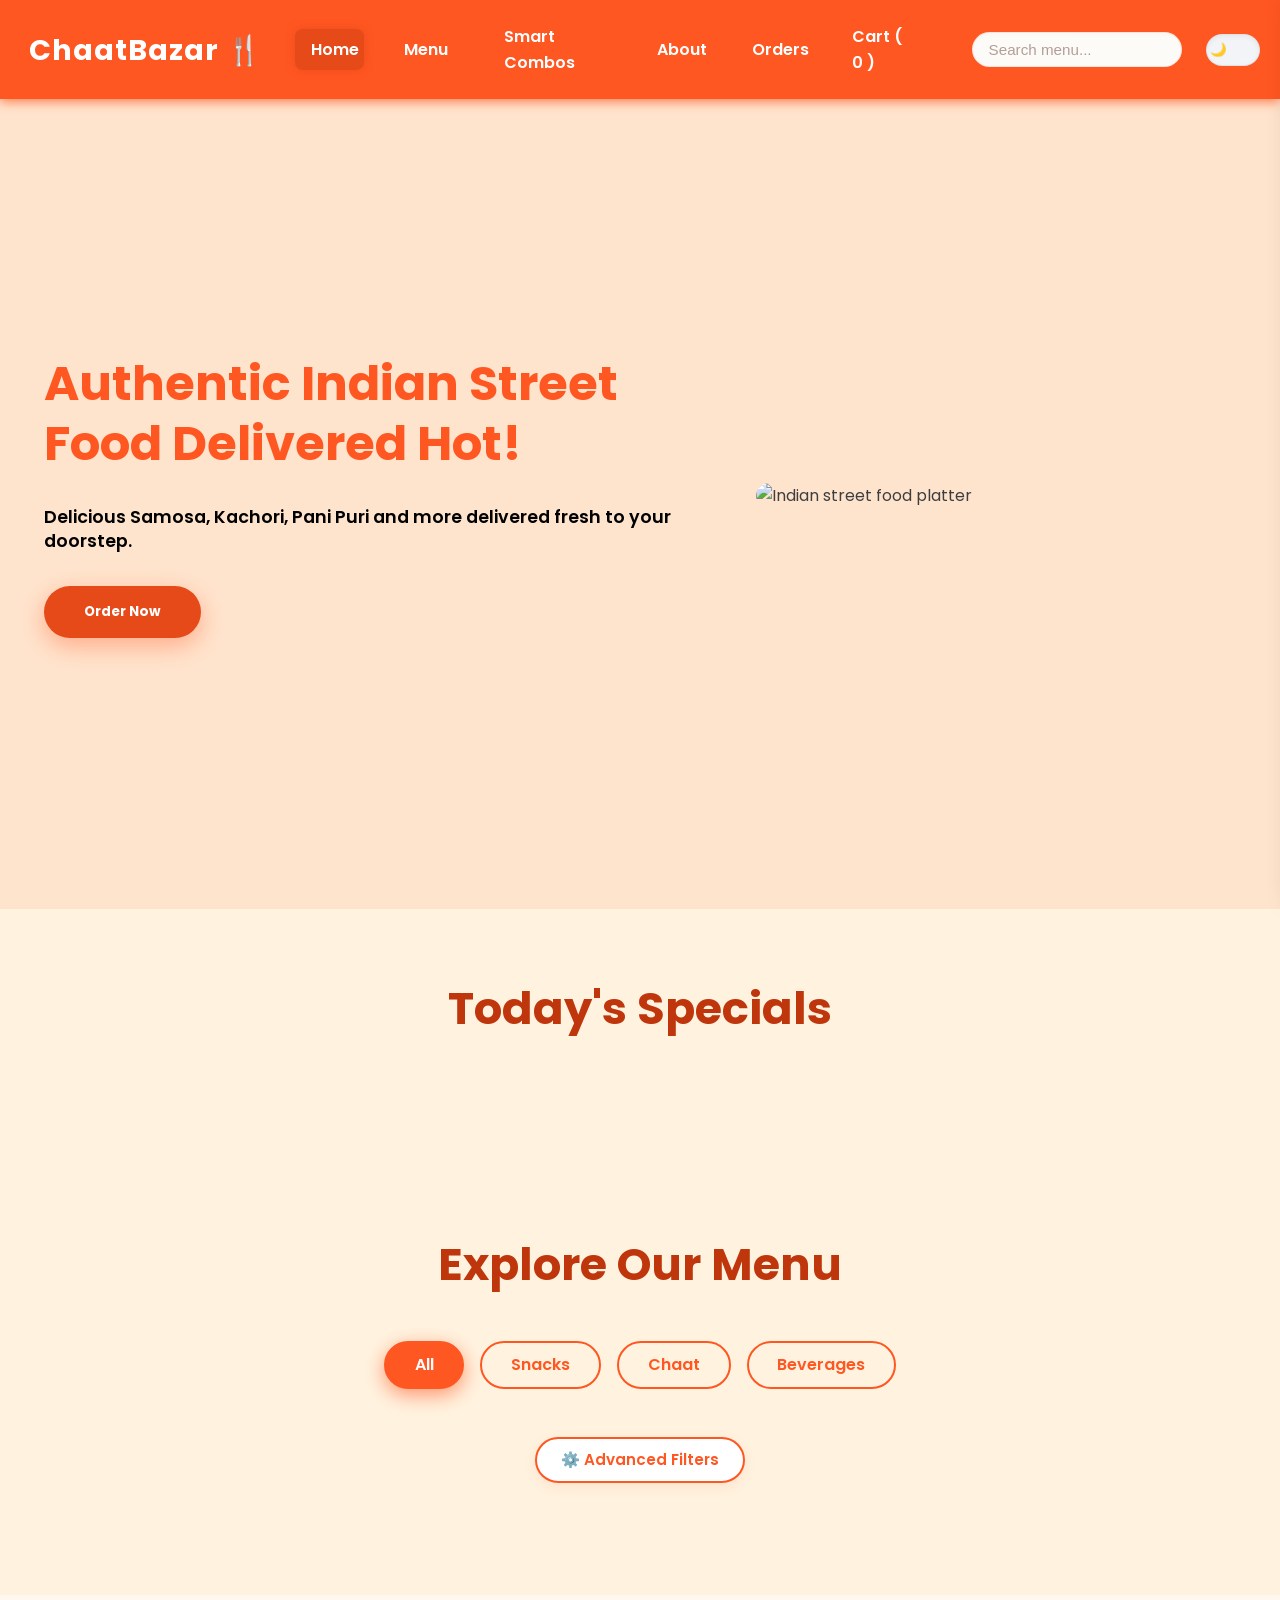
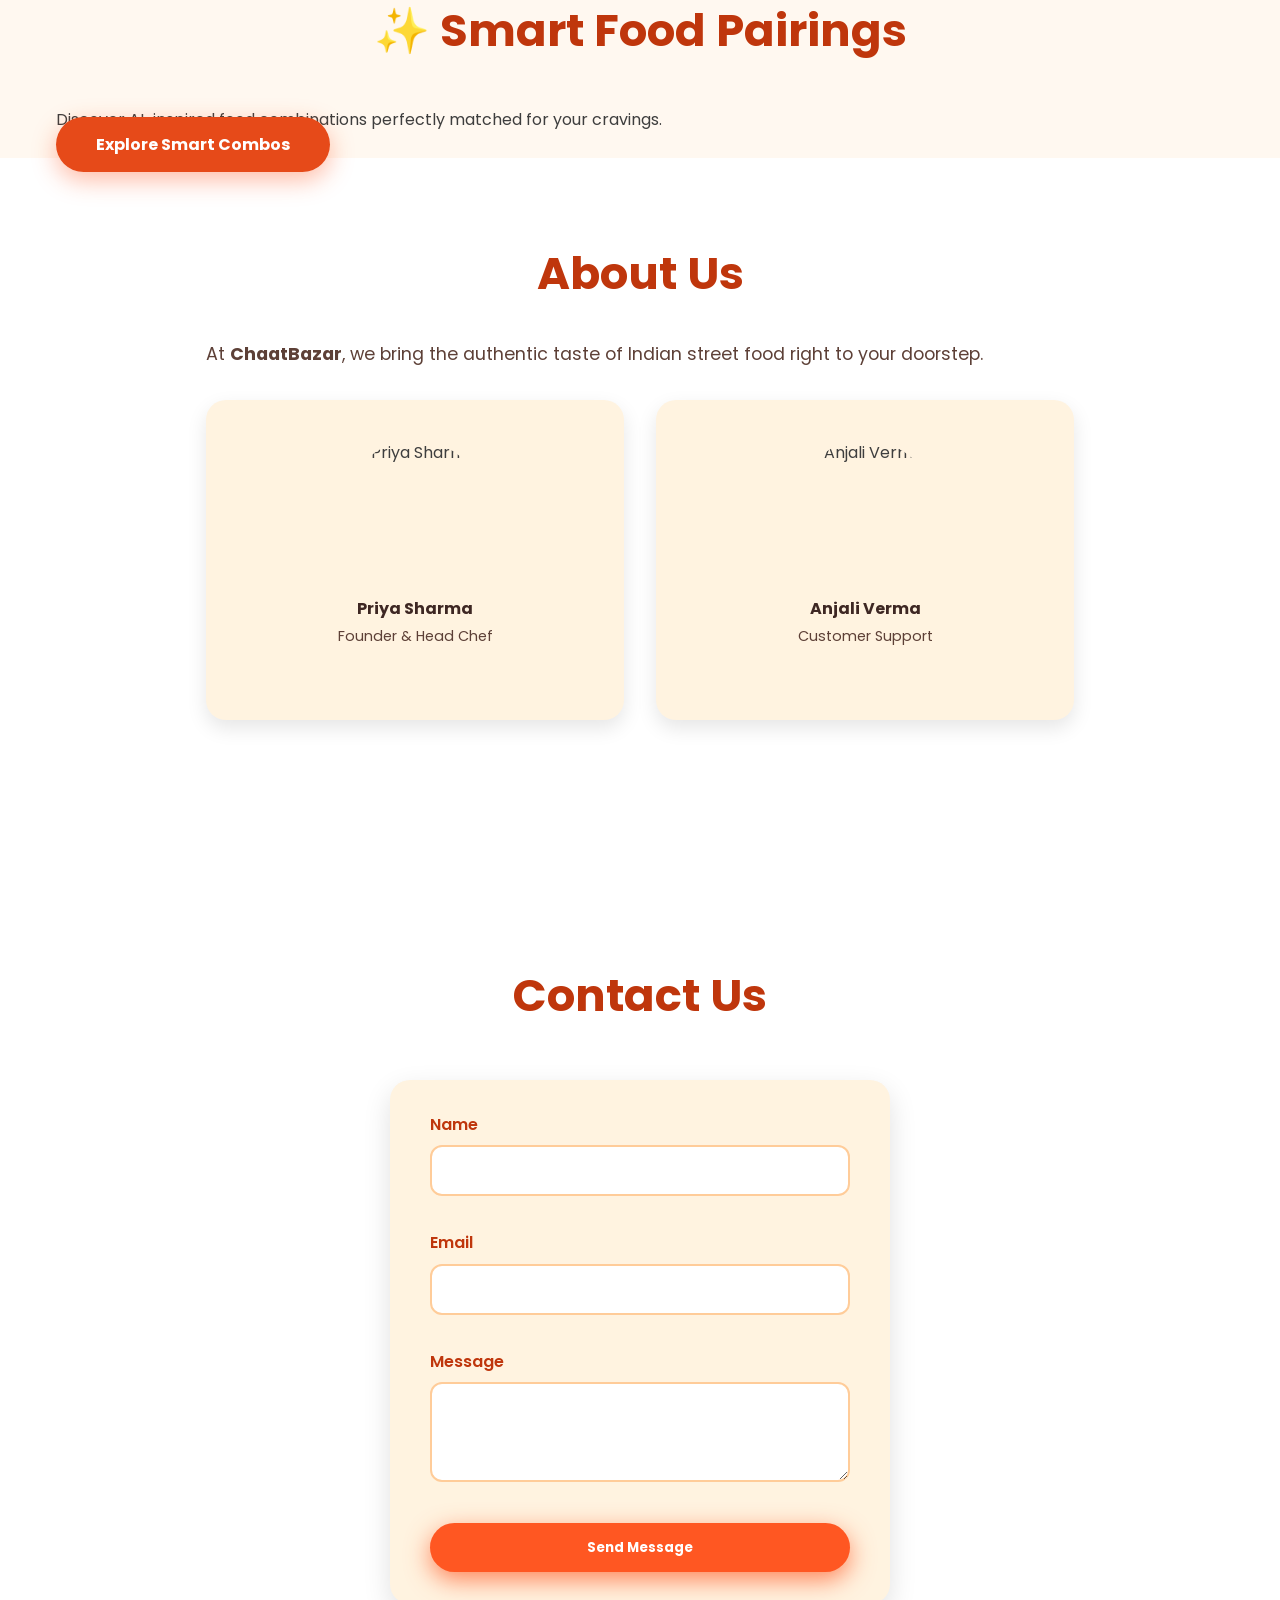
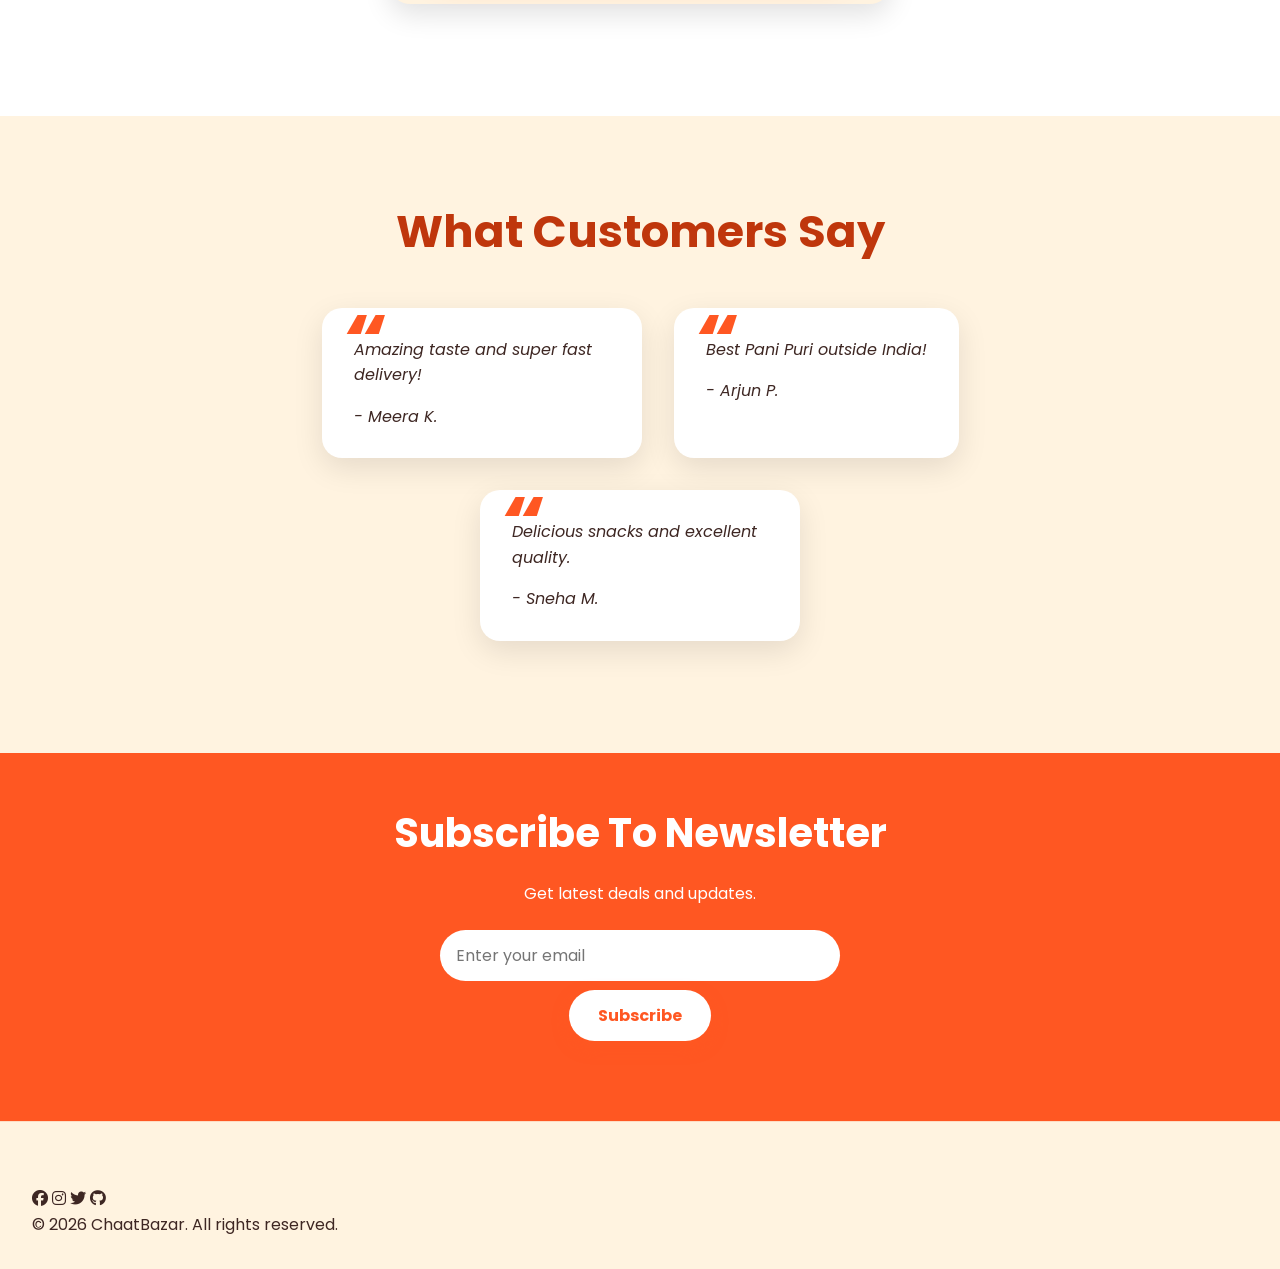
==== commit d735d227: "Merge branch 'main' into fix-cart-ui-layout" ====
--- a/index.html
+++ b/index.html
@@ -1,362 +1,962 @@
 <!DOCTYPE html>
 <html lang="en">
 <head>
+
   <meta charset="UTF-8" />
-  <meta name="viewport" content="width=device-width, initial-scale=1" />
-  <title>ChaatBazar 🍴 | Authentic Indian Street Food Delivered Hot</title>
-  <link rel="stylesheet" href="css/auth.css">
-  
-  <!-- Google Fonts -->
-  <link href="https://fonts.googleapis.com/css2?family=Poppins:wght@400;600;700&display=swap" rel="stylesheet" />
-  <link rel="stylesheet" href="https://cdnjs.cloudflare.com/ajax/libs/font-awesome/6.5.1/css/all.min.css" />
-  <link rel="stylesheet" href="css/style.css">
-  <link rel="icon" href="favicon.png" type="image/png" />
+
+  <meta
+    name="viewport"
+    content="width=device-width, initial-scale=1"
+  />
+
+  <title>
+    ChaatBazar 🍴 | Authentic Indian Street Food Delivered Hot
+  </title>
+
+  <!-- GOOGLE FONTS -->
+  <link
+    href="https://fonts.googleapis.com/css2?family=Poppins:wght@400;500;600;700&display=swap"
+    rel="stylesheet"
+  />
+
+  <!-- FONT AWESOME -->
+  <link
+    rel="stylesheet"
+    href="https://cdnjs.cloudflare.com/ajax/libs/font-awesome/6.5.1/css/all.min.css"
+  />
+
+  <!-- MAIN CSS -->
+  <link rel="stylesheet" href="css/style.css" />
+
+  <link
+    rel="icon"
+    href="favicon.png"
+    type="image/png"
+  />
+
 </head>
+
 <body>
 
-
-<!-- Header & Navigation -->
+<!-- ================= HEADER ================= -->
+
 <header>
-  <div class="header-inner container" role="banner">
-    <a href="#" class="logo" aria-label="ChaatBazar Home">ChaatBazar 🍴</a>
-    <nav role="navigation" aria-label="Primary Navigation">
-      <a href="#hero" class="nav-link active" tabindex="0">Home</a>
-      <div class="dropdown" tabindex="0" aria-haspopup="true" aria-expanded="false">
-        <a href="menu.html" class="dropdown-toggle nav-link">Menu</a>
-        <div class="dropdown-menu" role="menu" aria-label="Menu Categories">
-          <a href="#specials" role="menuitem" tabindex="-1" class="menu-filter" data-filter="Specials">Specials</a>
-          <a href="#menu" role="menuitem" tabindex="-1" class="menu-filter" data-filter="Snacks">Snacks</a>
-          <a href="#menu" role="menuitem" tabindex="-1" class="menu-filter" data-filter="Chaat">Chaat</a>
-          <a href="#menu" role="menuitem" tabindex="-1" class="menu-filter" data-filter="Beverages">Beverages</a>
-          <a href="#menu" role="menuitem" tabindex="-1" class="menu-filter" data-filter="All">All</a>
+
+  <div
+    class="header-inner container"
+    role="banner"
+  >
+
+    <a
+      href="index.html"
+      class="logo"
+      aria-label="ChaatBazar Home"
+    >
+      ChaatBazar 🍴
+    </a>
+
+    <nav
+      role="navigation"
+      aria-label="Primary Navigation"
+    >
+
+      <a
+        href="#hero"
+        class="nav-link active"
+      >
+        Home
+      </a>
+
+      <!-- DROPDOWN -->
+
+      <div
+        class="dropdown"
+        tabindex="0"
+        aria-haspopup="true"
+        aria-expanded="false"
+      >
+
+        <a
+          href="menu.html"
+          class="dropdown-toggle nav-link"
+        >
+          Menu
+        </a>
+
+        <div
+          class="dropdown-menu"
+          role="menu"
+          aria-label="Menu Categories"
+        >
+
+          <a
+            href="menu.html"
+            role="menuitem"
+          >
+            All
+          </a>
+
+          <a
+            href="menu.html"
+            role="menuitem"
+          >
+            Snacks
+          </a>
+
+          <a
+            href="menu.html"
+            role="menuitem"
+          >
+            Chaat
+          </a>
+
+          <a
+            href="menu.html"
+            role="menuitem"
+          >
+            Beverages
+          </a>
+
         </div>
+
       </div>
-      <a href="about.html" class="nav-link">About</a>
-      <a href="orders.html" class="nav-link">Orders</a>
-      <a href="#cart-sidebar" class="nav-link cart-btn-modern" id="cart-open-btn" aria-label="Open Cart">
-        <span class="cart-icon-wrapper">
-          <svg xmlns="http://www.w3.org/2000/svg" viewBox="0 0 24 24" fill="none" stroke="currentColor" stroke-width="2.2" stroke-linecap="round" stroke-linejoin="round" class="cart-svg-icon"><circle cx="9" cy="21" r="1"></circle><circle cx="20" cy="21" r="1"></circle><path d="M1 1h4l2.68 13.39a2 2 0 0 0 2 1.61h9.72a2 2 0 0 0 2-1.61L23 6H6"></path></svg>
-          <span id="cart-count" class="cart-badge">0</span>
-        </span>
-        <span class="cart-text">Cart</span>
+
+      <a
+        href="recommendations.html"
+        class="nav-link"
+      >
+        Smart Combos
       </a>
-      <div class="search-bar" role="search">
-        <input type="search" placeholder="Search menu..." aria-label="Search menu" id="search-input" autocomplete="off" />
-        <button aria-label="Search" id="search-btn">
-          <svg xmlns="http://www.w3.org/2000/svg" viewBox="0 0 24 24" fill="none" stroke="currentColor" stroke-width="2.5" stroke-linecap="round" stroke-linejoin="round" class="search-svg"><circle cx="11" cy="11" r="8"></circle><line x1="21" y1="21" x2="16.65" y2="16.65"></line></svg>
-        </button>
-        <div class="search-suggestions" id="search-suggestions" style="display: none;"></div>
+
+      <a
+        href="#about"
+        class="nav-link"
+      >
+        About
+      </a>
+
+      <a
+        href="orders.html"
+        class="nav-link"
+      >
+        Orders
+      </a>
+
+      <a
+        href="#cart-sidebar"
+        class="nav-link"
+        id="cart-open-btn"
+      >
+        Cart (
+        <span id="cart-count">0</span>
+        )
+      </a>
+
+      <!-- SEARCH -->
+
+      <div
+        class="search-bar"
+        role="search"
+      >
+
+        <input
+          type="search"
+          placeholder="Search menu..."
+          aria-label="Search menu"
+          id="search-input"
+          autocomplete="off"
+        />
+
+        <button
+          aria-label="Search"
+          id="search-btn"
+        ></button>
+
+        <div
+          class="search-suggestions"
+          id="search-suggestions"
+          style="display:none;"
+        ></div>
+
       </div>
-      <button id="theme-toggle" class="theme-toggle" aria-label="Toggle Theme">
-        <span class="theme-toggle-track">
-          <span class="theme-toggle-icon sun-icon">
-            <svg xmlns="http://www.w3.org/2000/svg" viewBox="0 0 24 24" fill="none" stroke="currentColor" stroke-linecap="round" stroke-linejoin="round"><circle cx="12" cy="12" r="5"></circle><line x1="12" y1="1" x2="12" y2="3"></line><line x1="12" y1="21" x2="12" y2="23"></line><line x1="4.22" y1="4.22" x2="5.64" y2="5.64"></line><line x1="18.36" y1="18.36" x2="19.78" y2="19.78"></line><line x1="1" y1="12" x2="3" y2="12"></line><line x1="21" y1="12" x2="23" y2="12"></line><line x1="4.22" y1="19.78" x2="5.64" y2="18.36"></line><line x1="18.36" y1="5.64" x2="19.78" y2="4.22"></line></svg>
+
+      <!-- THEME TOGGLE -->
+
+      <button
+        id="theme-toggle"
+        class="theme-toggle"
+      >
+        🌙
+      </button>
+
+    </nav>
+
+  </div>
+
+</header>
+
+<!-- ================= HERO SECTION ================= -->
+
+<section
+  id="hero"
+  class="hero"
+  role="region"
+  aria-label="Hero Section"
+>
+
+  <div class="hero-content">
+
+    <h1>
+      Authentic Indian Street Food Delivered Hot!
+    </h1>
+
+    <p>
+      Delicious Samosa, Kachori, Pani Puri
+      and more delivered fresh to your
+      doorstep.
+    </p>
+
+    <button
+      class="btn-primary"
+      id="order-now-btn"
+    >
+      Order Now
+    </button>
+
+  </div>
+
+  <div
+    class="hero-image"
+    aria-hidden="true"
+  >
+
+    <img
+      src="img/chaat.png"
+      alt="Indian street food platter"
+    />
+
+  </div>
+
+</section>
+
+<!-- ================= SPECIALS ================= -->
+
+<section
+  id="specials"
+  class="specials"
+  role="region"
+  aria-label="Today's Specials"
+>
+
+  <h2 class="section-title">
+    Today's Specials
+  </h2>
+
+  <div
+    class="cards"
+    id="specials-cards"
+  >
+
+    <!-- Injected via JS -->
+
+  </div>
+
+</section>
+
+<!-- ================= RECENTLY VIEWED ================= -->
+
+<section
+  id="recently-viewed"
+  class="recently-viewed"
+  role="region"
+  aria-label="Recently Viewed Items"
+  style="display:none;"
+>
+
+  <h2 class="section-title">
+    Recently Viewed
+  </h2>
+
+  <div
+    class="cards"
+    id="recently-viewed-cards"
+  >
+
+    <!-- Injected via JS -->
+
+  </div>
+
+</section>
+
+<!-- ================= MENU ================= -->
+
+<section
+  id="menu"
+  class="menu"
+  role="region"
+  aria-label="Full Menu"
+>
+
+  <h2 class="section-title">
+    Explore Our Menu
+  </h2>
+
+  <!-- FILTER BUTTONS -->
+
+  <div
+    class="filter-buttons"
+    role="toolbar"
+    aria-label="Filter menu categories"
+  >
+
+    <button
+      class="filter-btn active"
+      data-filter="All"
+    >
+      All
+    </button>
+
+    <button
+      class="filter-btn"
+      data-filter="Snacks"
+    >
+      Snacks
+    </button>
+
+    <button
+      class="filter-btn"
+      data-filter="Chaat"
+    >
+      Chaat
+    </button>
+
+    <button
+      class="filter-btn"
+      data-filter="Beverages"
+    >
+      Beverages
+    </button>
+
+  </div>
+
+  <!-- ADVANCED FILTER TOGGLE -->
+
+  <div class="filter-toggle-container">
+
+    <button
+      class="btn-filter-toggle"
+      id="filter-toggle-btn"
+      aria-expanded="false"
+      aria-controls="advanced-filters"
+    >
+
+      <span>
+        ⚙️ Advanced Filters
+      </span>
+
+    </button>
+
+  </div>
+
+  <!-- ADVANCED FILTERS -->
+
+  <div
+    class="advanced-filters"
+    id="advanced-filters"
+    style="display:none;"
+  >
+
+    <div class="filter-grid">
+
+      <!-- PRICE -->
+
+      <div class="filter-group">
+
+        <label for="price-range-slider">
+
+          Max Price:
+          <span id="price-slider-val">
+            ₹100
           </span>
-          <span class="theme-toggle-icon moon-icon">
-            <svg xmlns="http://www.w3.org/2000/svg" viewBox="0 0 24 24" fill="none" stroke="currentColor" stroke-linecap="round" stroke-linejoin="round"><path d="M21 12.79A9 9 0 1 1 11.21 3 7 7 0 0 0 21 12.79z"></path></svg>
-          </span>
-          <span class="theme-toggle-thumb"></span>
-        </span>
+
+        </label>
+
+        <input
+          type="range"
+          id="price-range-slider"
+          min="10"
+          max="100"
+          step="5"
+          value="100"
+        />
+
+      </div>
+
+      <!-- SPICE -->
+
+      <div class="filter-group">
+
+        <label for="spice-level-select">
+          Spice Level
+        </label>
+
+        <select id="spice-level-select">
+
+          <option value="All">
+            All Spice Levels
+          </option>
+
+          <option value="Low">
+            🌶️ Low
+          </option>
+
+          <option value="Medium">
+            🌶️🌶️ Medium
+          </option>
+
+          <option value="High">
+            🌶️🌶️🌶️ High
+          </option>
+
+        </select>
+
+      </div>
+
+      <!-- RATING -->
+
+      <div class="filter-group">
+
+        <label for="rating-select">
+          Minimum Rating
+        </label>
+
+        <select id="rating-select">
+
+          <option value="All">
+            All Ratings
+          </option>
+
+          <option value="4.6">
+            ⭐ 4.6+ Stars
+          </option>
+
+          <option value="4.8">
+            ⭐⭐ 4.8+ Stars
+          </option>
+
+          <option value="4.9">
+            ⭐⭐⭐ 4.9+ Stars
+          </option>
+
+        </select>
+
+      </div>
+
+      <!-- DIETARY -->
+
+      <div class="filter-group dietary-group">
+
+        <label>
+          Dietary Preferences
+        </label>
+
+        <div class="checkbox-container">
+
+          <label class="custom-checkbox">
+
+            <input
+              type="checkbox"
+              id="dietary-vegan"
+            />
+
+            <span class="checkbox-label">
+              🌱 Vegan
+            </span>
+
+          </label>
+
+          <label class="custom-checkbox">
+
+            <input
+              type="checkbox"
+              id="dietary-gf"
+            />
+
+            <span class="checkbox-label">
+              🌾 Gluten-Free
+            </span>
+
+          </label>
+
+        </div>
+
+      </div>
+
+    </div>
+
+    <!-- RESET -->
+
+    <div class="filter-actions">
+
+      <button
+        class="btn-reset-filters"
+        id="reset-filters-btn"
+      >
+        Reset All Filters
       </button>
 
-      <!-- Dynamic auth slot: replaced by js/auth.js based on session state -->
-      <div id="authNavItem" class="auth-nav-item">
-        <a href="login.html" class="login-btn-nav">Login</a>
-      </div>
-    </nav>
-  </div>
-</header>
-
-<!-- Hero Section -->
-<section id="hero" class="hero" role="region" aria-label="Hero Section">
-  <div class="hero-content">
-    <h1>Satisfy Your Cravings with Tasty Indian Delights</h1>
-    <p>From crunchy bites to tangy flavors, experience India’s most loved street food anytime, anywhere.</p>
-    <button class="btn-primary" id="order-now-btn" aria-haspopup="true" aria-controls="menu">Order Now</button>
-  </div>
-  <div class="hero-image" aria-hidden="true">
-    <img src="img/hero_img.png" alt="Colorful Indian street food platter" />
-  </div>
+    </div>
+
+  </div>
+
+  <!-- MENU CARDS -->
+
+  <div
+    class="cards"
+    id="menu-cards"
+    aria-live="polite"
+    aria-relevant="additions removals"
+  >
+
+    <!-- Injected by JS -->
+
+  </div>
+
 </section>
 
-<!-- Specials Section -->
-<section id="specials" class="specials" role="region" aria-label="Today's Specials">
-  <h2 class="section-title">Today's Specials</h2>
-  <div class="cards" id="specials-cards">
-    <!-- Special cards will be injected here -->
-  </div>
+<!-- ================= SMART COMBO PREVIEW ================= -->
+
+<section class="combo-preview">
+
+  <div class="container">
+
+    <h2 class="section-title">
+      ✨ Smart Food Pairings
+    </h2>
+
+    <p class="combo-preview-text">
+
+      Discover AI-inspired food combinations
+      perfectly matched for your cravings.
+
+    </p>
+
+    <a
+      href="recommendations.html"
+      class="btn-primary combo-btn"
+    >
+      Explore Smart Combos
+    </a>
+
+  </div>
+
 </section>
 
-<!-- Recently Viewed Section -->
-<section id="recently-viewed" class="recently-viewed" role="region" aria-label="Recently Viewed Items" style="display: none;">
-  <h2 class="section-title">Recently Viewed</h2>
-  <div class="cards" id="recently-viewed-cards">
-    <!-- Recently viewed cards will be injected here -->
-  </div>
+<!-- ================= ABOUT ================= -->
+
+<section
+  id="about"
+  class="about"
+  role="region"
+  aria-label="About ChaatBazar"
+>
+
+  <div class="container">
+
+    <h2>
+      About Us
+    </h2>
+
+    <p>
+
+      At <strong>ChaatBazar</strong>,
+      we bring the authentic taste of
+      Indian street food right to your
+      doorstep.
+
+    </p>
+
+    <!-- TEAM -->
+
+    <div class="team">
+
+      <!-- MEMBER -->
+
+      <article
+        class="team-member"
+        tabindex="0"
+      >
+
+        <div class="team-member-inner">
+
+          <div class="team-member-front">
+
+            <img
+              src="https://randomuser.me/api/portraits/women/68.jpg"
+              alt="Priya Sharma"
+            />
+
+            <h4>
+              Priya Sharma
+            </h4>
+
+            <p>
+              Founder & Head Chef
+            </p>
+
+          </div>
+
+          <div class="team-member-back">
+
+            <h4>
+              About Priya
+            </h4>
+
+            <p>
+              10+ years of expertise
+              in authentic Indian
+              street food.
+            </p>
+
+          </div>
+
+        </div>
+
+      </article>
+
+      <!-- MEMBER -->
+
+      <article
+        class="team-member"
+        tabindex="0"
+      >
+
+        <div class="team-member-inner">
+
+          <div class="team-member-front">
+
+            <img
+              src="https://randomuser.me/api/portraits/women/45.jpg"
+              alt="Anjali Verma"
+            />
+
+            <h4>
+              Anjali Verma
+            </h4>
+
+            <p>
+              Customer Support
+            </p>
+
+          </div>
+
+          <div class="team-member-back">
+
+            <h4>
+              About Anjali
+            </h4>
+
+            <p>
+              Ensures smooth
+              customer experience
+              and fast support.
+            </p>
+
+          </div>
+
+        </div>
+
+      </article>
+
+    </div>
+
+  </div>
+
 </section>
 
-<!-- Menu Section -->
-<section id="menu" class="menu" role="region" aria-label="Full Menu">
-  <h2 class="section-title">Explore Our Menu</h2>
-  <div class="filter-buttons" role="toolbar" aria-label="Filter menu categories">
-    <button class="filter-btn active" data-filter="All" aria-pressed="true">All</button>
-    <button class="filter-btn" data-filter="Snacks" aria-pressed="false">Snacks</button>
-    <button class="filter-btn" data-filter="Chaat" aria-pressed="false">Chaat</button>
-    <button class="filter-btn" data-filter="Beverages" aria-pressed="false">Beverages</button>
-  </div>
-
-  <div class="filter-toggle-container">
-    <button class="btn-filter-toggle" id="filter-toggle-btn" aria-expanded="false" aria-controls="advanced-filters">
-      <span>⚙️ Advanced Filters</span>
+<!-- ================= CONTACT ================= -->
+
+<section
+  class="contact"
+  role="region"
+  aria-label="Contact Us"
+>
+
+  <div class="container">
+
+    <h2>
+      Contact Us
+    </h2>
+
+    <form
+      class="contact-form"
+      id="contact-form"
+      novalidate
+    >
+
+      <label for="name">
+        Name
+      </label>
+
+      <input
+        type="text"
+        id="name"
+        required
+      />
+
+      <div
+        class="error-msg"
+        id="error-name"
+      ></div>
+
+      <label for="email">
+        Email
+      </label>
+
+      <input
+        type="email"
+        id="email"
+        required
+      />
+
+      <div
+        class="error-msg"
+        id="error-email"
+      ></div>
+
+      <label for="message">
+        Message
+      </label>
+
+      <textarea
+        id="message"
+        required
+      ></textarea>
+
+      <div
+        class="error-msg"
+        id="error-message"
+      ></div>
+
+      <button
+        type="submit"
+        class="btn-submit"
+      >
+        Send Message
+      </button>
+
+    </form>
+
+  </div>
+
+</section>
+
+<!-- ================= TESTIMONIALS ================= -->
+
+<section
+  class="testimonials"
+  role="region"
+  aria-label="Testimonials"
+>
+
+  <h2 class="section-title">
+    What Customers Say
+  </h2>
+
+  <div class="testimonial-cards">
+
+    <blockquote
+      class="testimonial"
+      tabindex="0"
+    >
+
+      <p>
+        Amazing taste and super fast delivery!
+      </p>
+
+      <cite>
+        - Meera K.
+      </cite>
+
+    </blockquote>
+
+    <blockquote
+      class="testimonial"
+      tabindex="0"
+    >
+
+      <p>
+        Best Pani Puri outside India!
+      </p>
+
+      <cite>
+        - Arjun P.
+      </cite>
+
+    </blockquote>
+
+    <blockquote
+      class="testimonial"
+      tabindex="0"
+    >
+
+      <p>
+        Delicious snacks and excellent quality.
+      </p>
+
+      <cite>
+        - Sneha M.
+      </cite>
+
+    </blockquote>
+
+  </div>
+
+</section>
+
+<!-- ================= NEWSLETTER ================= -->
+
+<section
+  class="newsletter"
+  role="region"
+  aria-label="Newsletter"
+>
+
+  <h2>
+    Subscribe To Newsletter
+  </h2>
+
+  <p>
+    Get latest deals and updates.
+  </p>
+
+  <form
+    class="newsletter-form"
+    id="newsletter-form"
+  >
+
+    <input
+      type="email"
+      placeholder="Enter your email"
+      required
+    />
+
+    <button type="submit">
+      Subscribe
     </button>
-  </div>
-
-  <div class="advanced-filters" id="advanced-filters" style="display: none;">
-    <div class="filter-grid">
-      <!-- Price Range Slider -->
-      <div class="filter-group">
-        <label for="price-range-slider">Max Price: <span id="price-slider-val">₹100</span></label>
-        <input type="range" id="price-range-slider" min="10" max="100" step="5" value="100" aria-valuemin="10" aria-valuemax="100" aria-valuenow="100" />
-      </div>
-
-      <!-- Spice Level Selector -->
-      <div class="filter-group">
-        <label for="spice-level-select">Spice Level</label>
-        <select id="spice-level-select">
-          <option value="All">All Spice Levels</option>
-          <option value="Low">🌶️ Low</option>
-          <option value="Medium">🌶️🌶️ Medium</option>
-          <option value="High">🌶️🌶️🌶️ High</option>
-        </select>
-      </div>
-
-      <!-- Rating Selector -->
-      <div class="filter-group">
-        <label for="rating-select">Minimum Rating</label>
-        <select id="rating-select">
-          <option value="All">All Ratings</option>
-          <option value="4.6">⭐ 4.6+ Stars</option>
-          <option value="4.8">⭐⭐ 4.8+ Stars</option>
-          <option value="4.9">⭐⭐⭐ 4.9+ Stars</option>
-        </select>
-      </div>
-
-      <!-- Dietary Preferences -->
-      <div class="filter-group dietary-group">
-        <label>Dietary Preferences</label>
-        <div class="checkbox-container">
-          <label class="custom-checkbox">
-            <input type="checkbox" id="dietary-vegan" />
-            <span class="checkbox-label">🌱 Vegan</span>
-          </label>
-          <label class="custom-checkbox">
-            <input type="checkbox" id="dietary-gf" />
-            <span class="checkbox-label">🌾 Gluten-Free</span>
-          </label>
-        </div>
-      </div>
-    </div>
-    
-    <!-- Reset Filters Button -->
-    <div class="filter-actions">
-      <button class="btn-reset-filters" id="reset-filters-btn">Reset All Filters</button>
-    </div>
-  </div>
-  <div class="cards" id="menu-cards" aria-live="polite" aria-relevant="additions removals">
-    <!-- Menu cards injected here -->
-  </div>
+
+  </form>
+
 </section>
 
-<!-- About Section -->
-<!-- About Section -->
-<section id="about" class="about" role="region" aria-label="About ChaatBazar">
-  <div class="container">
-    <h2>About Us</h2>
-    <p>At <strong>ChaatBazar</strong>, we bring you the authentic flavors of India's vibrant street food culture, freshly prepared and delivered hot right to your door. Our passion is to share the love of chaat, snacks, and beverages made from time-tested recipes.</p>
-
-    <div class="team" aria-label="Meet our team">
-
-      <article class="team-member" tabindex="0">
-        <div class="team-member-inner">
-
-          <div class="team-member-front">
-            <img src="https://randomuser.me/api/portraits/women/68.jpg" alt="Priya Sharma - Founder & Head Chef" />
-            <h4>Priya Sharma</h4>
-            <p>Founder & Head Chef - Crafting every dish with love and authenticity.</p>
-          </div>
-
-          <div class="team-member-back">
-            <h4>About Priya</h4>
-            <p>10+ years of culinary expertise specializing in authentic Indian street food and handcrafted signature recipes.</p>
-          </div>
-
-        </div>
-      </article>
-
-      <article class="team-member" tabindex="0">
-        <div class="team-member-inner">
-
-          <div class="team-member-front">
-            <img src="https://randomuser.me/api/portraits/women/45.jpg" alt="Anjali Verma - Customer Support" />
-            <h4>Anjali Verma</h4>
-            <p>Customer Support - Always here to assist you with your orders.</p>
-          </div>
-
-          <div class="team-member-back">
-            <h4>About Anjali</h4>
-            <p>Ensures smooth customer experience, quick assistance, and seamless order support from start to finish.</p>
-          </div>
-
-        </div>
-      </article>
-
-    </div>
-  </div>
-</section>
-
-<!-- Contact Section -->
-<section class="contact" role="region" aria-label="Contact Us">
-  <div class="container">
-    <h2>Contact Us</h2>
-    <form class="contact-form" id="contact-form" novalidate aria-label="Contact Form">
-      <label for="name">Name <span class="required">*</span></label>
-      <input type="text" id="name" name="name" required aria-required="true" minlength="2" />
-      <div class="error-msg" id="error-name" aria-live="assertive"></div>
-
-      <label for="email">Email <span class="required">*</span></label>
-      <input type="email" id="email" name="email" required aria-required="true" />
-      <div class="error-msg" id="error-email" aria-live="assertive"></div>
-
-      <label for="message">Message <span class="required">*</span></label>
-      <textarea id="message" name="message" required aria-required="true" minlength="10"></textarea>
-      <div class="error-msg" id="error-message" aria-live="assertive"></div>
-
-      <div class="form-success-msg" id="form-success" role="alert" aria-live="polite" style="display:none;">
-        Your message has been sent. We'll get back to you soon.
-      </div>
-      <button type="submit" class="btn-submit">Send Message</button>
-    </form>
-  </div>
-</section>
-
-<!-- Testimonials -->
-<section class="testimonials" role="region" aria-label="Customer Testimonials">
-  <h2 class="section-title">What Our Customers Say</h2>
-  <div class="testimonial-cards">
-    <blockquote class="testimonial" tabindex="0">
-      <p>The Samosas were crispy and flavorful, delivered piping hot! Amazing service and quality.</p>
-      <cite class="author">- Meera K.</cite>
-    </blockquote>
-    <blockquote class="testimonial" tabindex="0">
-      <p>Love the variety and authentic taste. The Pani Puri is the best I've had outside India!</p>
-      <cite class="author">- Arjun P.</cite>
-    </blockquote>
-    <blockquote class="testimonial" tabindex="0">
-      <p>Quick delivery and very friendly staff. The Kachoris are my go-to snack now. Highly recommended!</p>
-      <cite class="author">- Sneha M.</cite>
-    </blockquote>
-  </div>
-</section>
-
-<!-- Newsletter Signup -->
-<section class="newsletter" role="region" aria-label="Newsletter Signup">
-  <h2>Subscribe to Our Newsletter</h2>
-  <p>Get the latest deals, menu updates, and exclusive offers delivered to your inbox.</p>
-  <form class="newsletter-form" id="newsletter-form" aria-label="Newsletter subscription form">
-    <input type="email" id="newsletter-email" name="newsletter-email" placeholder="Enter your email" required aria-required="true" />
-    <button type="submit" aria-label="Subscribe to newsletter">Subscribe</button>
-  </form>
-</section>
-
-<!-- Cart Sidebar -->
-<aside id="cart-sidebar" role="region" aria-label="Shopping Cart" aria-hidden="true">
+<!-- ================= CART SIDEBAR ================= -->
+
+<aside
+  id="cart-sidebar"
+  role="region"
+  aria-label="Shopping Cart"
+  aria-hidden="true"
+>
+
   <div id="cart-header">
+
     Your Cart
-    <button id="cart-close" aria-label="Close Cart">&times;</button>
-  </div>
-  <div id="cart-items" tabindex="0" aria-live="polite" aria-relevant="additions removals">
-    <!-- Cart items injected here -->
-  </div>
+
+    <button id="cart-close">
+      &times;
+    </button>
+
+  </div>
+
+  <div
+    id="cart-items"
+    tabindex="0"
+  >
+
+    <!-- Cart items -->
+
+  </div>
+
   <div id="cart-footer">
-    <span id="cart-total">Total: ₹0</span>
-    <button id="checkout-btn" disabled>Checkout</button>
-  </div>
+
+    <span id="cart-total">
+      Total: ₹0
+    </span>
+
+    <button
+      id="checkout-btn"
+      disabled
+    >
+      Checkout
+    </button>
+
+  </div>
+
 </aside>
 
-<!-- Footer -->
+<!-- ================= FOOTER ================= -->
+
 <footer>
-  <div class="footer-container">
-    <div class="footer-column brand-col">
-      <div class="footer-brand">ChaatBazar 🍴</div>
-      <p class="footer-desc">Your ultimate destination for authentic and mouth-watering Indian street food - from crispy golgappas to hot samosas. Hassle-free delivery right to your doorstep.</p>
-    </div>
-    
-    <div class="footer-column">
-      <h3>ChaatBazar</h3>
-      <ul class="footer-links">
-        <li><a href="index.html">Home</a></li>
-        <li><a href="menu.html">Menu</a></li>
-        <li><a href="about.html">About Us</a></li>
-        <li><a href="orders.html">Orders</a></li>
-        <li><a href="favorites.html">Favorites</a></li>
-        <li><a href="faq.html">FAQ</a></li>
-      </ul>
-    </div>
-    
-    <div class="footer-column">
-      <h3>For Partners</h3>
-      <ul class="footer-links">
-        <li><a href="#">Partners With Us</a></li>
-        <li><a href="#">Apps For You</a></li>
-        <li><a href="#">Franchise Consulting</a></li>
-        <li><a href="#">Advertise With Us</a></li>
-        <li><a href="#">Sell On ChaatBazar</a></li>
-      </ul>
-    </div>
-    
-    <div class="footer-column">
-      <h3>Learn More</h3>
-      <ul class="footer-links">
-        <li><a href="#">Privacy & Security</a></li>
-        <li><a href="#">Terms & Conditions</a></li>
-        <li><a href="#">Help & Support</a></li>
-        <li><a href="#">Report a Fraud</a></li>
-      </ul>
-    </div>
-    
-    <div class="footer-column">
-      <div class="footer-social-wrapper">
-        <h3>Connect Us</h3>
-        <div class="footer-social-icons">
-          <a href="https://instagram.com" target="_blank" rel="noopener noreferrer" aria-label="Instagram"><i class="fa-brands fa-instagram"></i></a>
-          <a href="https://youtube.com" target="_blank" rel="noopener noreferrer" aria-label="YouTube"><i class="fa-brands fa-youtube"></i></a>
-          <a href="https://whatsapp.com" target="_blank" rel="noopener noreferrer" aria-label="WhatsApp"><i class="fa-brands fa-whatsapp"></i></a>
-          <a href="https://twitter.com" target="_blank" rel="noopener noreferrer" aria-label="Twitter"><i class="fa-brands fa-twitter"></i></a>
-        </div>
-      </div>
-      <h3>Contact Us</h3>
-      <ul class="footer-contact-info">
-        <li><strong>Email:</strong> support@chaatbazar.com</li>
-        <li><strong>Phone:</strong> +91 98765 43210</li>
-        <li><strong>Headquarter:</strong> Bhavnagar, Gujarat, 364001</li>
-      </ul>
-    </div>
-  </div>
-  <div class="footer-bottom">
-    <p>&copy; 2026 ChaatBazar. All rights reserved.</p>
-  </div>
+
+  <div class="social-icons">
+
+    <a
+      href="https://facebook.com"
+      target="_blank"
+    >
+      <i class="fa-brands fa-facebook"></i>
+    </a>
+
+    <a
+      href="https://instagram.com"
+      target="_blank"
+    >
+      <i class="fa-brands fa-instagram"></i>
+    </a>
+
+    <a
+      href="https://twitter.com"
+      target="_blank"
+    >
+      <i class="fa-brands fa-twitter"></i>
+    </a>
+
+    <a
+      href="https://github.com"
+      target="_blank"
+    >
+      <i class="fa-brands fa-github"></i>
+    </a>
+
+  </div>
+
+  <p>
+    © 2026 ChaatBazar.
+    All rights reserved.
+  </p>
+
 </footer>
 
-<div id="toast-notification" class="toast-notification"></div>
+<!-- TOAST -->
+
+<div
+  id="toast-notification"
+  class="toast-notification"
+></div>
+
+<!-- ================= SCRIPTS ================= -->
+
 <script src="js/cart-manager.js"></script>
+
 <script src="js/recently-viewed.js"></script>
+
 <script src="js/delivery-tracker.js"></script>
+
 <script src="js/geolocation.js"></script>
+
 <script src="js/sanitization.js"></script>
-<script src="js/loyalty.js"></script>
-<script src="js/translations.js"></script>
-<script src="js/i18n.js"></script>
+
 <script src="js/main.js"></script>
-<script src="js/auth.js"></script>
+
 </body>
-</html>+</html>
--- a/css/style.css
+++ b/css/style.css
@@ -231,9 +231,9 @@
       user-select: none;
     }
     .header-inner {
-      max-width: 1200px;
+      max-width: 1600px;
       margin: 0 auto;
-      padding: 0.8rem 1rem;
+      padding: 1rem 1.8rem;
       display: flex;
       align-items: center;
       justify-content: space-between;
@@ -248,6 +248,20 @@
       align-items: center;
       white-space: nowrap;
       gap: 0.4rem;
+      margin-right: 2rem;
+    }
+    .navbar-logo-img {
+      height: 42px;
+      width: 42px;
+      object-fit: cover;
+      border-radius: 50%;
+      background: white;
+      padding: 2px;
+      box-shadow: 0 2px 5px rgba(0, 0, 0, 0.1);
+      transition: transform 0.3s ease;
+    }
+    .logo:hover .navbar-logo-img {
+      transform: scale(1.08);
     }
     nav {
       display: flex;
@@ -668,6 +682,7 @@
       font-weight: 600;
       user-select: text;
       line-height: 1.4;
+      color: black;
     }
     .btn-primary {
       background: #e64a19;
@@ -1298,6 +1313,19 @@
       align-items: center;
       gap: 0.5rem;
       font-family: 'Poppins', sans-serif;
+    }
+    .footer-logo-img {
+      height: 40px;
+      width: 40px;
+      object-fit: cover;
+      border-radius: 50%;
+      background: white;
+      padding: 2px;
+      box-shadow: 0 2px 5px rgba(0, 0, 0, 0.1);
+      transition: transform 0.3s ease;
+    }
+    .footer-brand:hover .footer-logo-img {
+      transform: scale(1.08);
     }
     
     .footer-desc {
@@ -2900,11 +2928,6 @@
   }
 }
 
-/* Ensure links are underlined for clarity */
-a[href] {
-  text-decoration: underline;
-  text-decoration-color: rgba(255, 87, 34, 0.5);
-}
 
 /* Improve contrast of disabled buttons */
 button:disabled {
@@ -2940,277 +2963,63 @@
   transform: none !important;
   opacity: 0.6;
 }
-}
-
-/* ===== Loyalty Wallet Styles ===== */
-.cart-loyalty-widget {
-  background: #ffffff;
-  border: 1px dashed #ff9800;
-  border-radius: 16px;
-  padding: 1.2rem;
-  margin: 1.5rem 0;
-  box-shadow: 0 4px 15px rgba(0, 0, 0, 0.05);
-  transition: all 0.3s ease;
-}
-
-body.dark .cart-loyalty-widget {
-  background: #2a2a2a;
-  border-color: #f57c00;
-  color: #fff;
-}
-
-.loyalty-widget-header {
+#voice-search-btn {
+  border: none;
+  background: #ff7043;
+  color: white;
+  padding: 0.6rem 0.9rem;
+  border-radius: 8px;
+  cursor: pointer;
+  margin-left: 0.4rem;
+  transition: 0.3s ease;
+}
+
+#voice-search-btn:hover {
+  background: #f4511e;
+}
+
+#voice-search-btn.listening {
+  animation: pulse 1s infinite;
+}
+
+@keyframes pulse {
+  0% {
+    transform: scale(1);
+    opacity: 1;
+  }
+
+  50% {
+    transform: scale(1.12);
+    opacity: 0.7;
+  }
+
+  100% {
+    transform: scale(1);
+    opacity: 1;
+  }
+}
+/* ===== Combo Add Button ===== */
+
+.combo-add-btn {
+  background: #ff5722;
+  color: white;
+  border: none;
+  padding: 8px 16px;
+  border-radius: 30px;
+  font-size: 14px;
+  font-weight: 600;
+  cursor: pointer;
+  transition: 0.3s ease;
+}
+
+.combo-add-btn:hover {
+  background: #e64a19;
+  transform: scale(1.05);
+}
+.combo-item-right {
   display: flex;
   align-items: center;
-  gap: 0.8rem;
-  margin-bottom: 0.8rem;
-}
-
-.loyalty-icon {
-  font-size: 1.6rem;
-  filter: drop-shadow(0 2px 5px rgba(255, 152, 0, 0.4));
-  animation: pulse-gold 2s infinite ease-in-out;
-}
-
-@keyframes pulse-gold {
-  0% { transform: scale(1); }
-  50% { transform: scale(1.15); }
-  100% { transform: scale(1); }
-}
-
-.loyalty-info {
-  display: flex;
-  flex-direction: column;
-}
-
-.loyalty-title {
-  font-size: 1rem;
-  font-weight: 700;
-  color: #bf360c;
-}
-
-body.dark .loyalty-title {
-  color: #ff7a45;
-}
-
-.loyalty-desc {
-  font-size: 0.85rem;
-  color: #5d4037;
-}
-
-body.dark .loyalty-desc {
-  color: #ccc;
-}
-
-.loyalty-redeem-action {
-  border-top: 1px solid #ffe0b2;
-  padding-top: 0.8rem;
-}
-
-body.dark .loyalty-redeem-action {
-  border-top-color: #444;
-}
-
-/* Switch Toggle Styling */
-.loyalty-toggle {
-  display: flex;
-  align-items: center;
-  cursor: pointer;
-  user-select: none;
-  font-size: 0.95rem;
-  font-weight: 600;
-  color: #bf360c;
-  gap: 0.6rem;
-}
-
-body.dark .loyalty-toggle {
-  color: #ff7a45;
-}
-
-.loyalty-toggle input {
-  display: none;
-}
-
-.toggle-slider {
-  position: relative;
-  width: 44px;
-  height: 22px;
-  background-color: #ccc;
-  border-radius: 34px;
-  transition: .3s;
-}
-
-.toggle-slider:before {
-  position: absolute;
-  content: "";
-  height: 16px;
-  width: 16px;
-  left: 3px;
-  bottom: 3px;
-  background-color: white;
-  border-radius: 50%;
-  transition: .3s;
-  box-shadow: 0 2px 4px rgba(0,0,0,0.2);
-}
-
-.loyalty-toggle input:checked + .toggle-slider {
-  background-color: #4caf50;
-}
-
-.loyalty-toggle input:checked + .toggle-slider:before {
-  transform: translateX(22px);
-}
-
-.loyalty-empty-message {
-  font-size: 0.8rem;
-  color: #795548;
-  font-style: italic;
-  margin-top: 0.4rem;
-}
-
-body.dark .loyalty-empty-message {
-  color: #aaa;
-}
-
-/* Cart Total Breakdown */
-.cart-total-breakdown {
-  width: 100%;
-  display: flex;
-  flex-direction: column;
-  gap: 0.4rem;
-  padding: 0.5rem 0;
-}
-
-.breakdown-row {
-  display: flex;
-  justify-content: space-between;
-  font-size: 0.95rem;
-  font-weight: 600;
-  color: #5d4037;
-}
-
-body.dark .breakdown-row {
-  color: #ccc;
-}
-
-.breakdown-row.discount {
-  color: #e64a19;
-}
-
-.breakdown-row.final {
-  font-size: 1.3rem;
-  font-weight: 700;
-  color: #bf360c;
-  border-top: 1px solid #ffcc80;
-  padding-top: 0.5rem;
-  margin-top: 0.2rem;
-}
-
-body.dark .breakdown-row.final {
-  color: #ff7a45;
-  border-top-color: #555;
-}
-
-.lang-toggle-btn {
-  background: linear-gradient(135deg, #ff6200, #ff8c00);
-  color: #fff;
-  border: none;
-  border-radius: 20px;
-  padding: 6px 16px;
-  font-size: 0.85rem;
-  font-weight: 600;
-  cursor: pointer;
-  font-family: 'Poppins', sans-serif;
-  transition: transform 0.2s ease, box-shadow 0.2s ease;
-  white-space: nowrap;
-  margin-left: 8px;
-}
-.lang-toggle-btn:hover {
-  transform: translateY(-2px);
-  box-shadow: 0 4px 12px rgba(255, 98, 0, 0.35);
-}
-
-/* Navbar Container */
-.navbar {
-  display: flex;
-  justify-content: space-between;
-  align-items: center;
-  padding: 1rem 2rem;
-  flex-wrap: wrap;
-  width: 100%;
-}
-
-/* Navigation Links */
-.nav-links {
-  display: flex;
-  align-items: center;
-  gap: 1.5rem;
-  list-style: none;
-  flex-wrap: wrap;
-}
-
-/* Nav Link Styling */
-.nav-links a {
-  text-decoration: none;
-  font-size: 1rem;
-  transition: 0.3s ease;
-}
-
-/* Better Hover Effect */
-.nav-links a:hover {
-  opacity: 0.8;
-}
-
-/* Tablet Responsiveness */
-@media screen and (max-width: 992px) {
-  .navbar {
-    padding: 1rem;
-  }
-
-  .nav-links {
-    gap: 1rem;
-  }
-
-  .nav-links a {
-    font-size: 0.95rem;
-  }
-}
-
-/* Mobile Responsiveness */
-@media screen and (max-width: 768px) {
-
-  .navbar {
-    flex-direction: column;
-    align-items: center;
-    text-align: center;
-  }
-
-  .nav-links {
-    justify-content: center;
-    margin-top: 1rem;
-    gap: 0.8rem;
-  }
-
-  .nav-links a {
-    font-size: 0.9rem;
-  }
-}
-
-/* Small Mobile Devices */
-@media screen and (max-width: 480px) {
-
-  .navbar {
-    padding: 0.8rem;
-  }
-
-  .nav-links {
-    flex-direction: column;
-    width: 100%;
-  }
-
-  .nav-links a {
-    width: 100%;
-    display: block;
-    padding: 0.5rem 0;
-  }
-}
+  gap: 10px;
+}
+}
+
